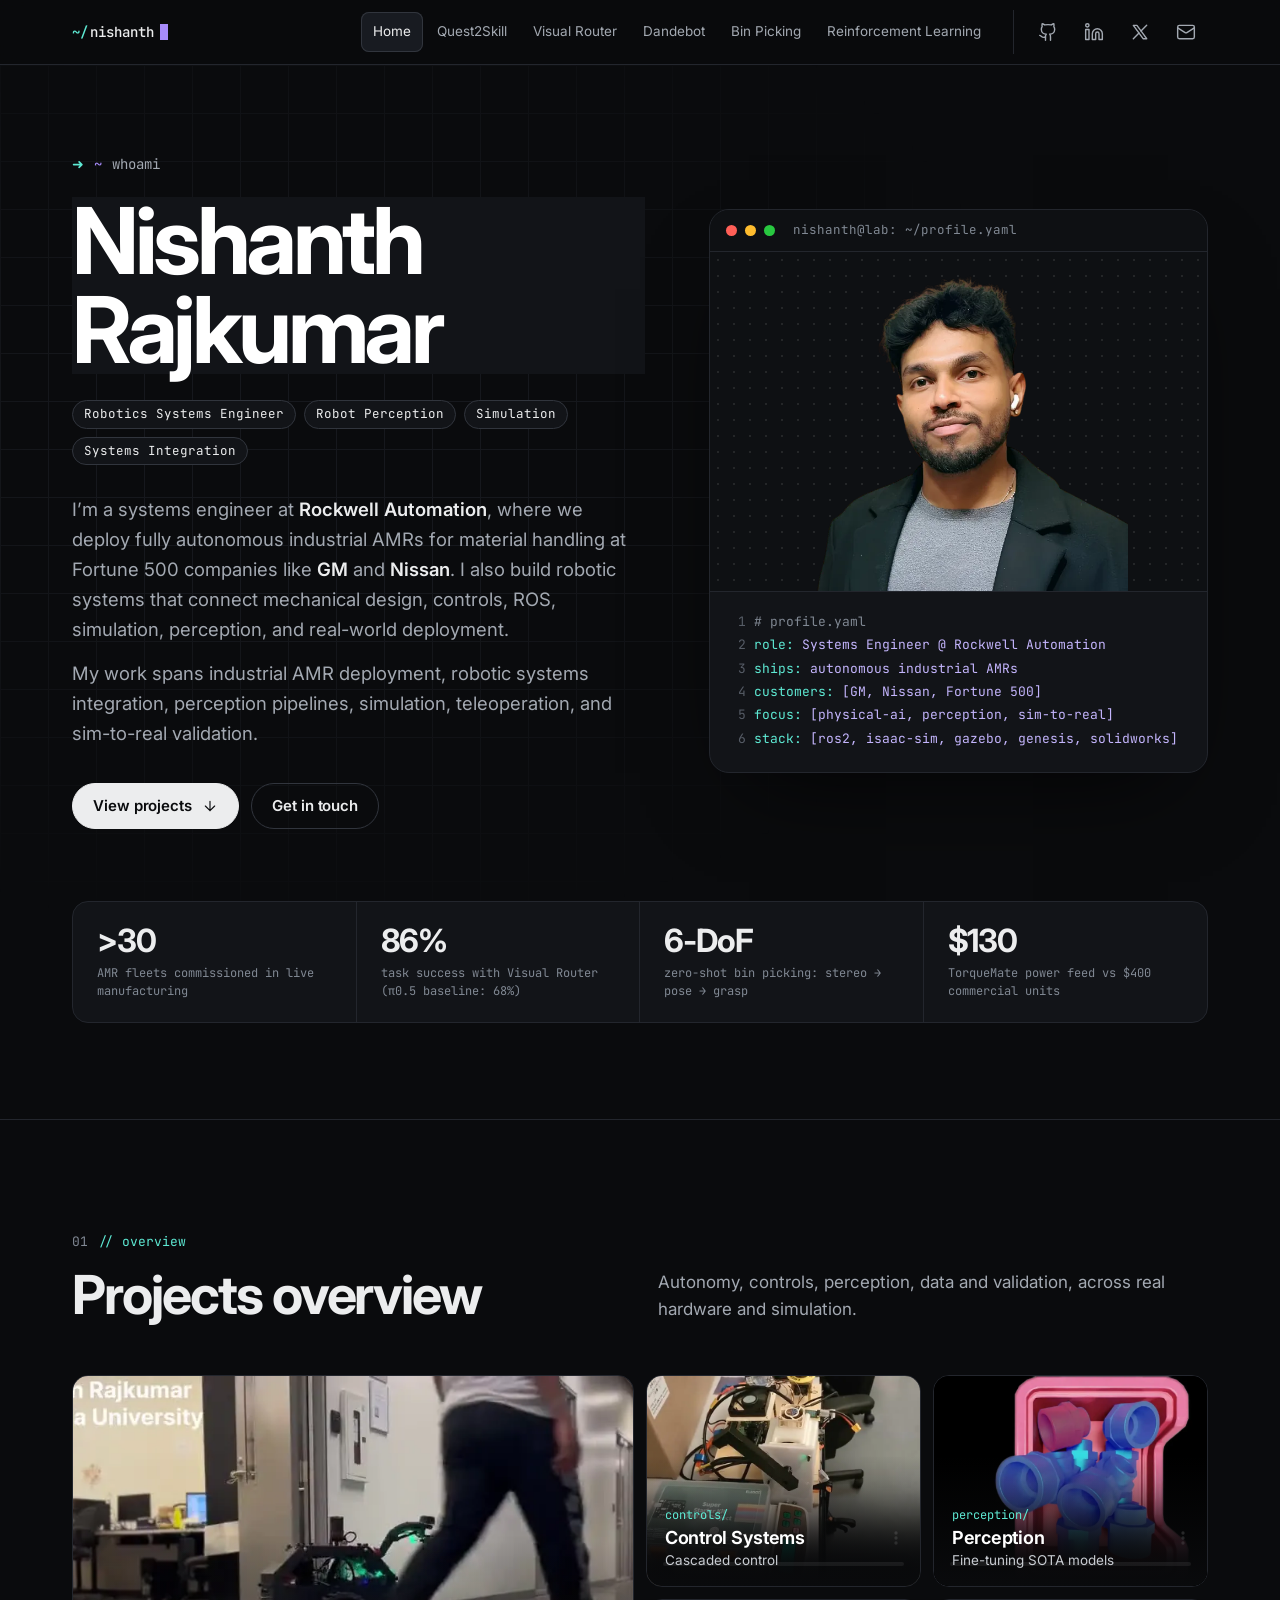
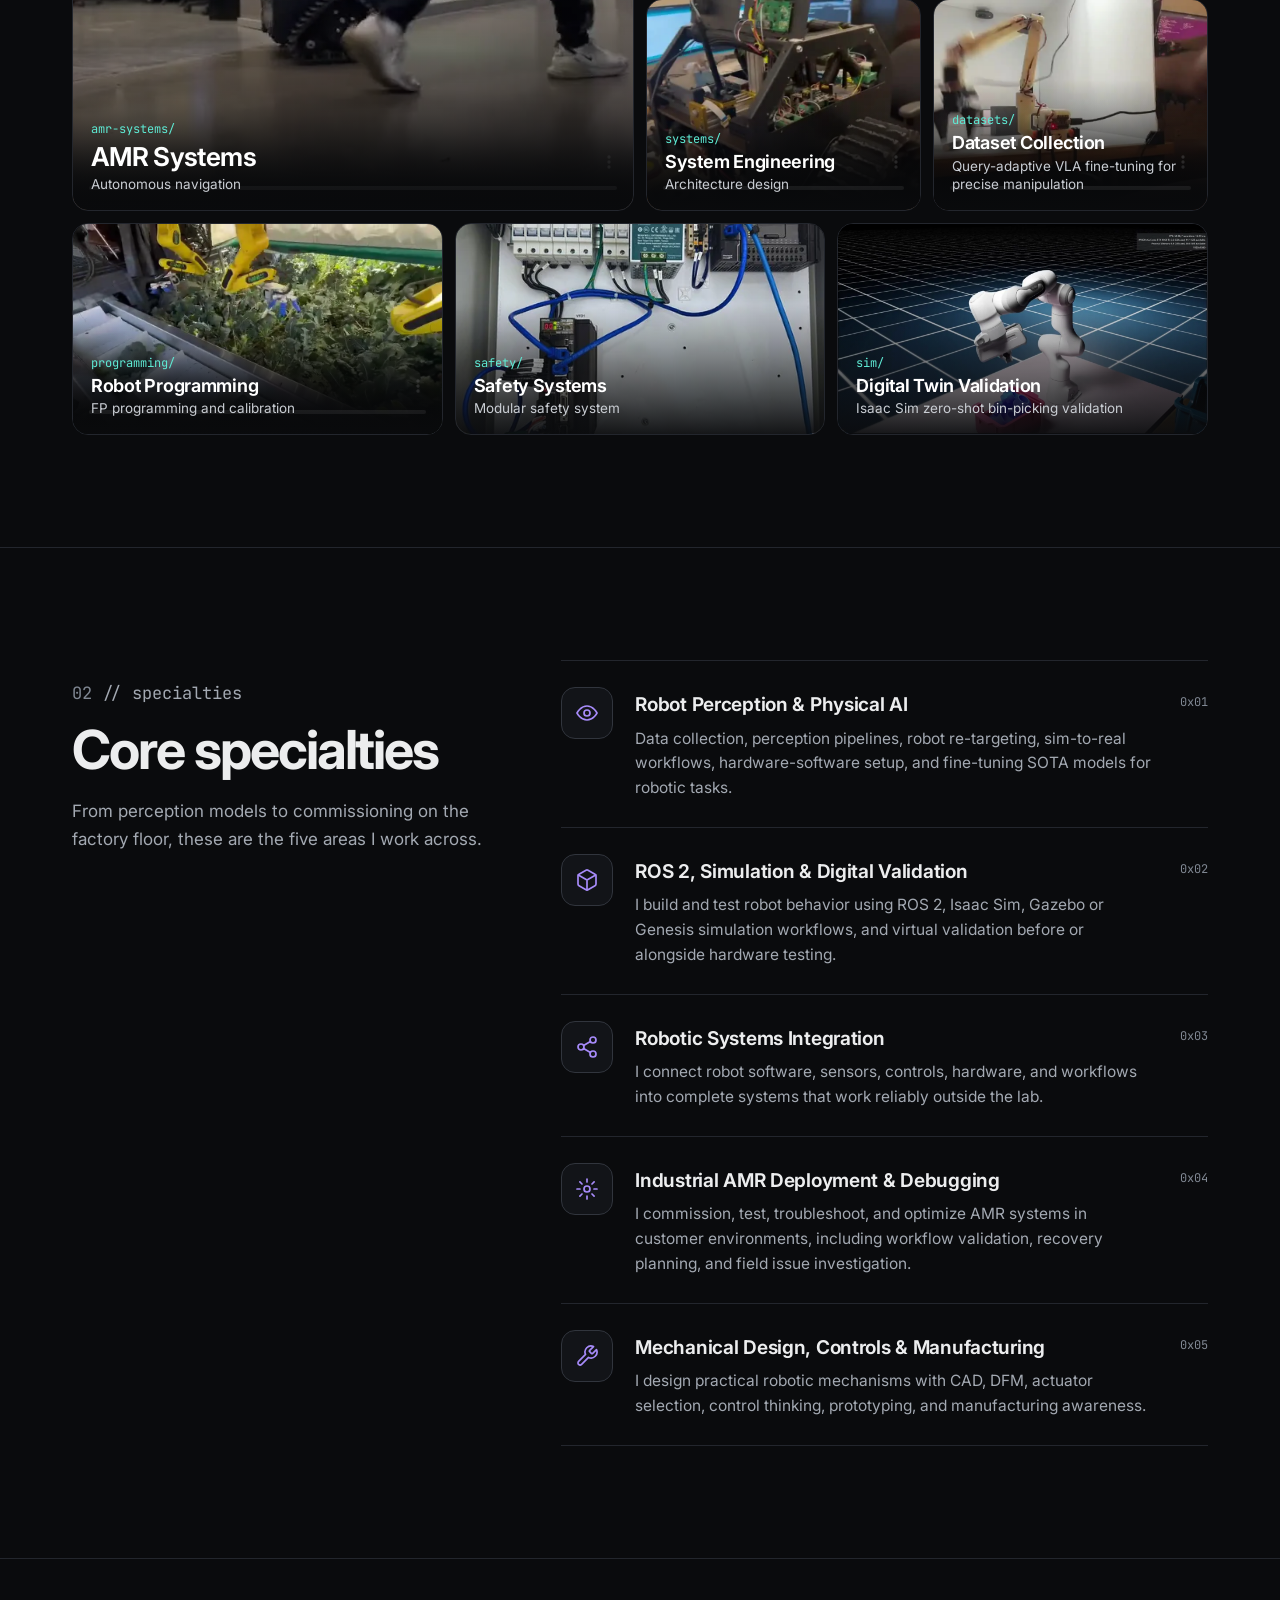
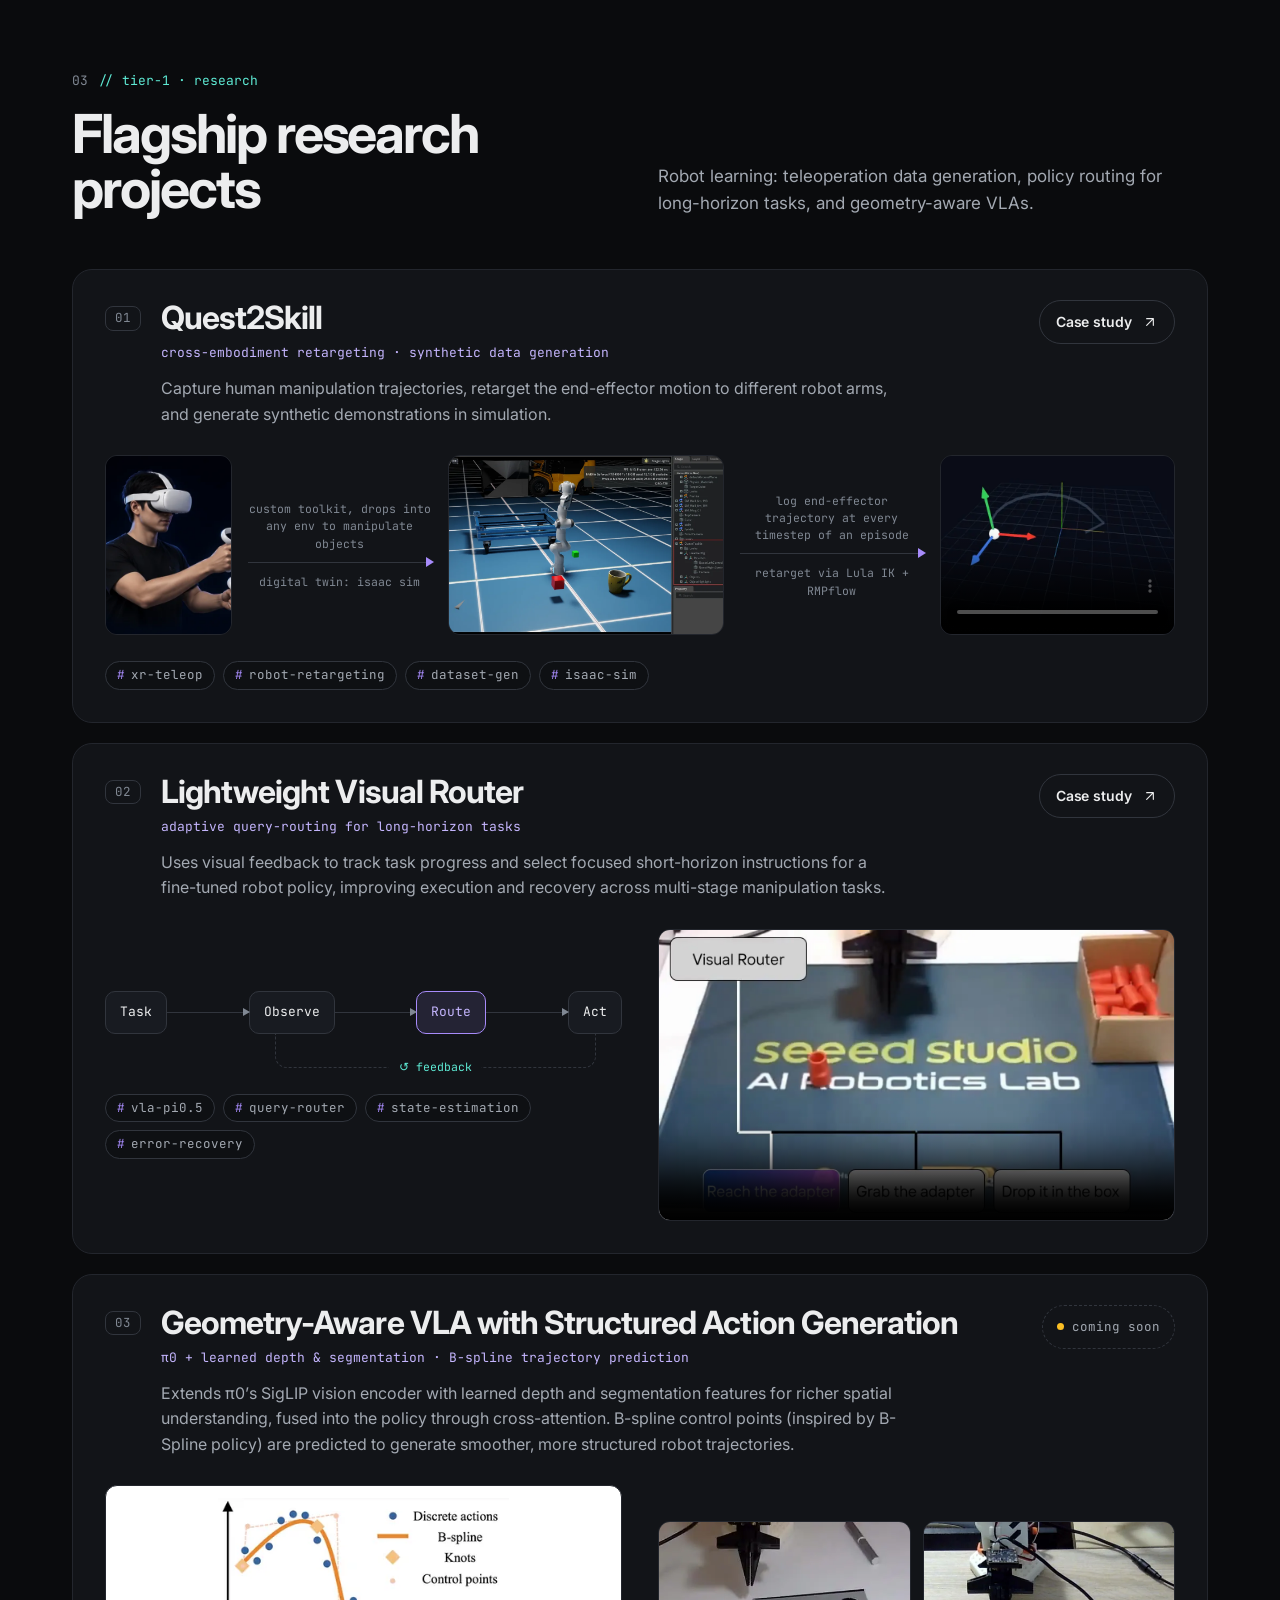
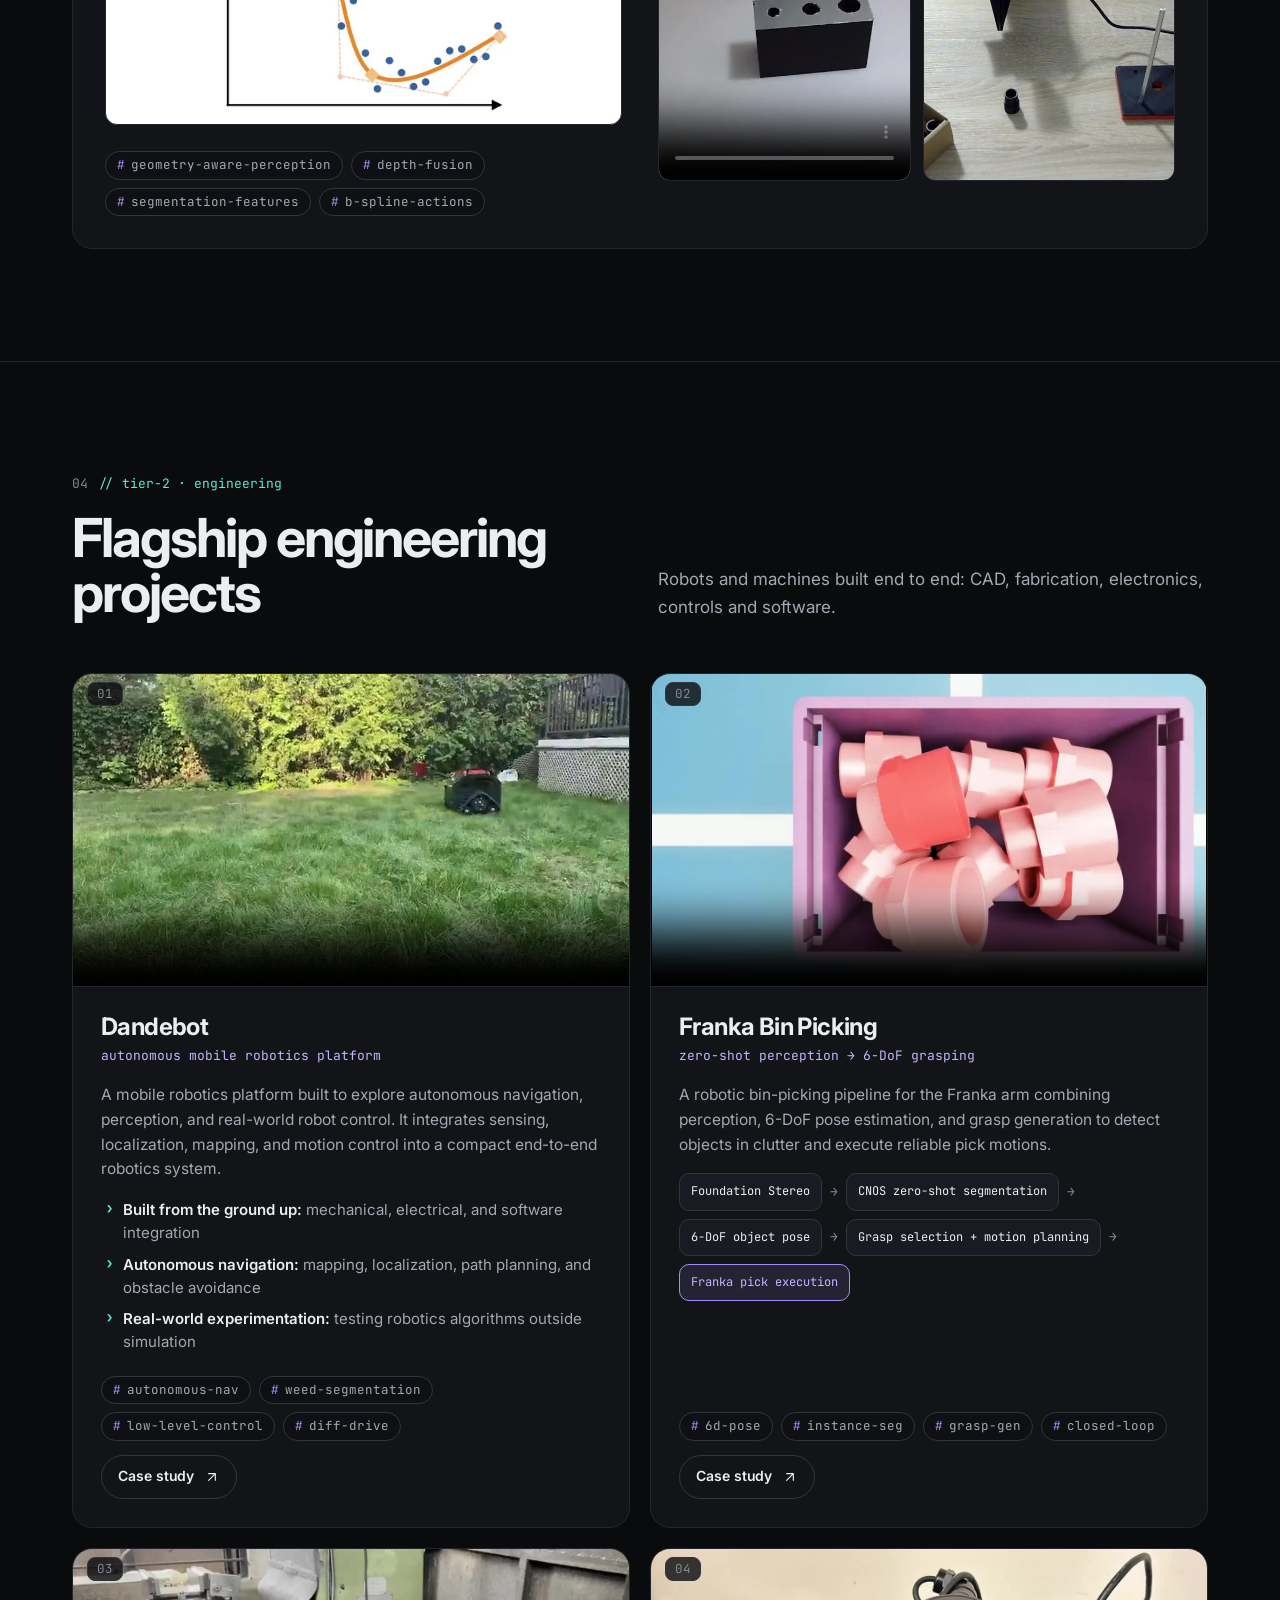
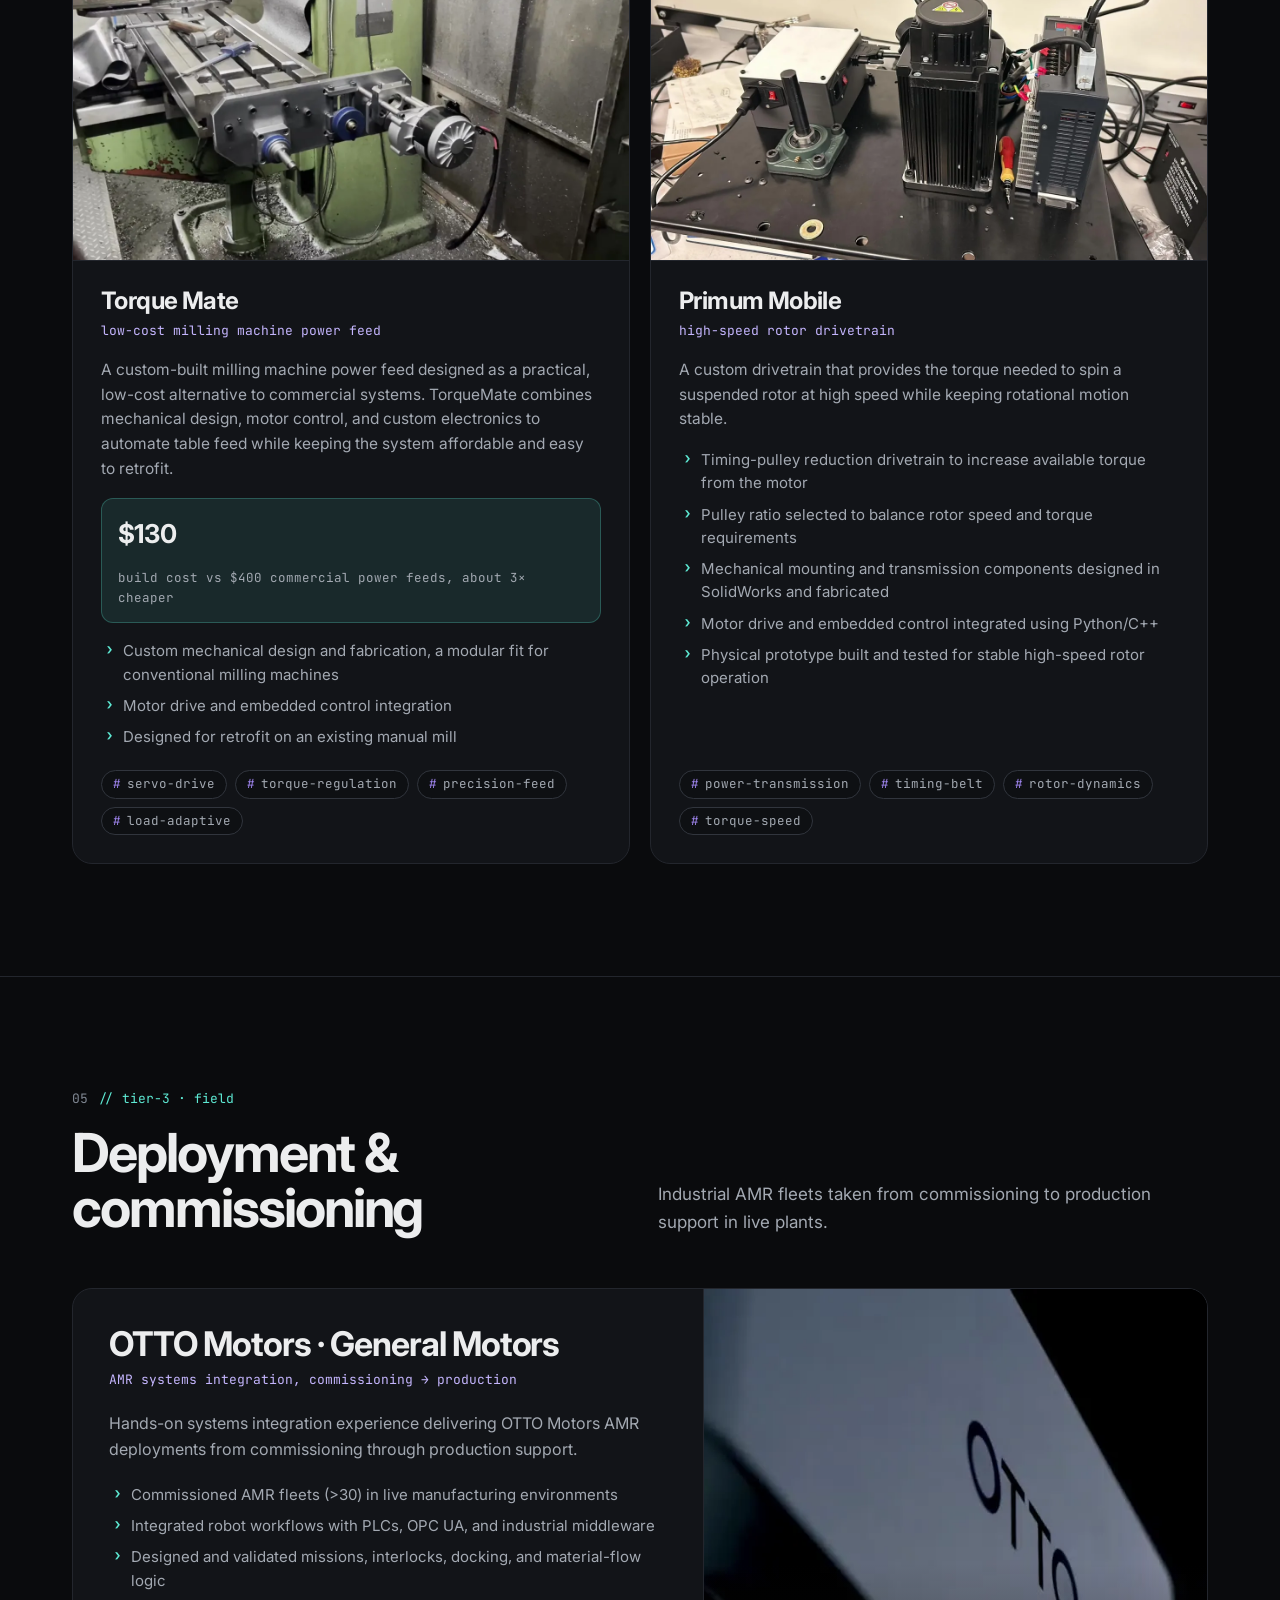
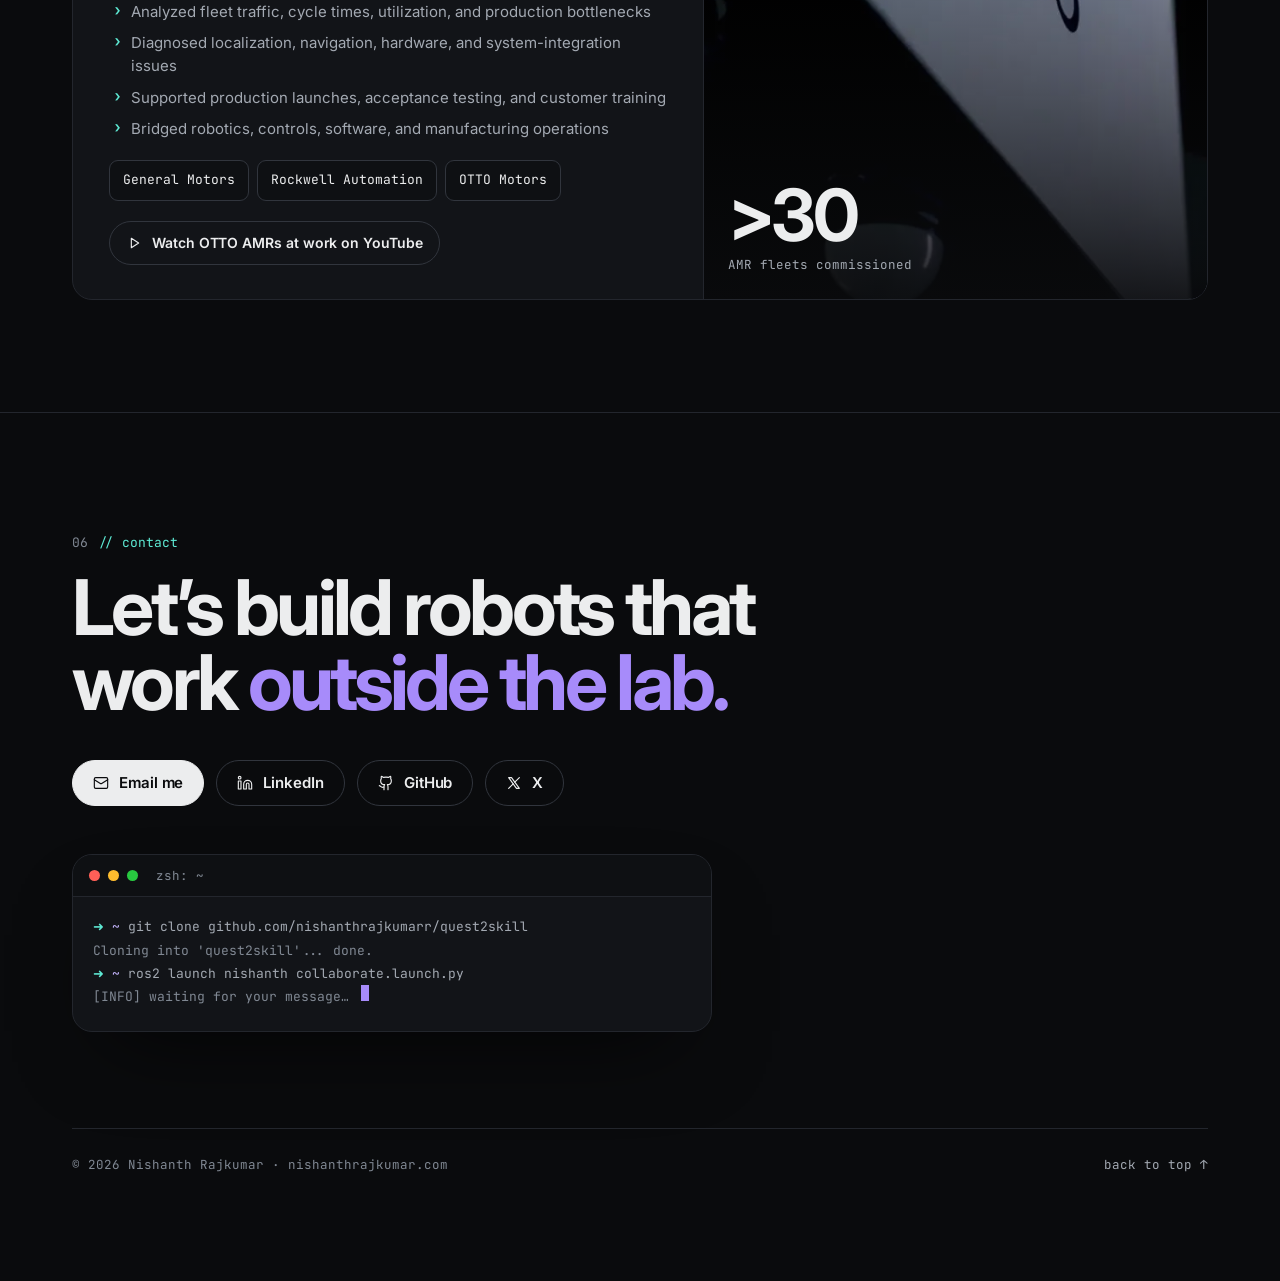
==== index.html @ 5ee8c122 "Portfolio with real project media for nishanthrajkumar.com/new Replaces PDF-extracted images with or" ====
<!doctype html>
<html lang="en"><head>
<meta charset="utf-8">
<meta name="viewport" content="width=device-width, initial-scale=1, viewport-fit=cover">
<!-- review copy: remove this robots tag when the site goes live on nishanthrajkumar.com/new -->
<meta name="robots" content="noindex">
<title>Nishanth Rajkumar — Robotics Systems Engineer</title>
<meta name="description" content="Nishanth Rajkumar, Robotics Systems Engineer at Rockwell Automation. Robot perception, simulation, systems integration and industrial AMR deployment.">
<link rel="canonical" href="https://nishanthrajkumar.com/new/">
<meta name="theme-color" content="#0A0B0D">
<meta name="color-scheme" content="dark">
<meta property="og:type" content="website">
<meta property="og:site_name" content="Nishanth Rajkumar">
<meta property="og:title" content="Nishanth Rajkumar — Robotics Systems Engineer">
<meta property="og:description" content="Nishanth Rajkumar, Robotics Systems Engineer at Rockwell Automation. Robot perception, simulation, systems integration and industrial AMR deployment.">
<meta property="og:url" content="https://nishanthrajkumar.com/new/">
<meta property="og:image" content="https://nishanthrajkumar.com/new/img/og-card.jpg">
<meta property="og:image:width" content="1200">
<meta property="og:image:height" content="630">
<meta name="twitter:card" content="summary_large_image">
<link rel="icon" href="favicon.svg" type="image/svg+xml">
<link rel="apple-touch-icon" href="apple-touch-icon.png">
<link rel="preconnect" href="https://fonts.googleapis.com">
<link rel="preconnect" href="https://fonts.gstatic.com" crossorigin="">
<link rel="stylesheet" href="https://fonts.googleapis.com/css2?family=Inter:wght@400;500;600;700&amp;family=JetBrains+Mono:wght@400;500&amp;display=swap">
<style>
body{margin:0;background:#0A0B0D}
a{color:#ECEDEE}a:hover{color:#A78BFA}
</style>
<link rel="stylesheet" href="site.css">
<script type="application/ld+json">{"@context": "https://schema.org", "@type": "Person", "name": "Nishanth Rajkumar", "url": "https://nishanthrajkumar.com/new/", "jobTitle": "Robotics Systems Engineer", "worksFor": {"@type": "Organization", "name": "Rockwell Automation"}, "sameAs": ["https://github.com/nishanthrajkumarr"]}</script>
<script src="site.js" defer></script>
</head>
<body>
<div class="site">

<header class="nav">
<div class="wrap nav-in">
<a class="brand" href="index.html" aria-label="Nishanth Rajkumar, home"><span class="tilde">~/</span>nishanth<span class="cursor" aria-hidden="true"></span></a>
<nav class="nav-links" aria-label="Primary">
<a href="index.html" aria-current="page">Home</a>
<a href="quest2skill.html">Quest2Skill</a>
<a href="visual-router.html">Visual Router</a>
<a href="dandebot.html">Dandebot</a>
<a href="bin-picking.html">Bin Picking</a>
<a href="reinforcement-learning.html">Reinforcement Learning</a>
</nav>
<div class="nav-social">
<a class="icon-btn" href="https://github.com/nishanthrajkumarr" aria-label="GitHub"><svg class="i" viewBox="0 0 24 24" aria-hidden="true"><path d="M15 22v-4a4.8 4.8 0 0 0-1-3.5c3 0 6-2 6-5.5.08-1.25-.27-2.48-1-3.5.28-1.15.28-2.35 0-3.5 0 0-1 0-3 1.5-2.64-.5-5.36-.5-8 0C6 2 5 2 5 2c-.3 1.150-.3 2.35 0 3.5A5.403 5.403 0 0 0 4 9c0 3.5 3 5.5 6 5.5-.39.49-.68 1.05-.85 1.65-.17.6-.22 1.23-.15 1.85v4"></path><path d="M9 18c-4.51 2-5-2-7-2"></path></svg></a>
<a class="icon-btn" href="https://www.linkedin.com/in/nishanthrajkumar15/" aria-label="LinkedIn"><svg class="i" viewBox="0 0 24 24" aria-hidden="true"><path d="M16 8a6 6 0 0 1 6 6v7h-4v-7a2 2 0 0 0-4 0v7h-4v-7a6 6 0 0 1 6-6z"></path><rect x="2" y="9" width="4" height="12"></rect><circle cx="4" cy="4" r="2"></circle></svg></a>
<a class="icon-btn" href="https://x.com/nishanthrajkum" aria-label="X"><svg class="i" viewBox="0 0 24 24" aria-hidden="true"><path d="M4 4l11.7 16H20L8.3 4H4z"></path><path d="M4 20l6.8-6.8M20 4l-6.8 6.8"></path></svg></a>
<a class="icon-btn" href="mailto:nishanthrajkumar1@gmail.com" aria-label="Email"><svg class="i" viewBox="0 0 24 24" aria-hidden="true"><rect x="2" y="4" width="20" height="16" rx="2"></rect><path d="m22 7-8.97 5.7a1.94 1.94 0 0 1-2.06 0L2 7"></path></svg></a>
</div>
</div>
</header>

<main>
<section class="hero" id="top">
<div class="wrap hero-grid">
<div>
<p class="prompt"><span class="ps">➜</span><span class="path">~</span><span>whoami</span></p>
<h1 style="color:#FFFFFF;background:var(--surface)">Nishanth<br>Rajkumar</h1>
<ul class="roles">
<li class="role">Robotics Systems Engineer</li>
<li class="role">Robot Perception</li>
<li class="role">Simulation</li>
<li class="role">Systems Integration</li>
</ul>
<p class="lede">I’m a systems engineer at <strong>Rockwell Automation</strong>, where we deploy fully autonomous industrial AMRs for material handling at Fortune 500 companies like <strong>GM</strong> and <strong>Nissan</strong>. I also build robotic systems that connect mechanical design, controls, ROS, simulation, perception, and real-world deployment.</p>
<p class="lede">My work spans industrial AMR deployment, robotic systems integration, perception pipelines, simulation, teleoperation, and sim-to-real validation.</p>
<div class="cta">
<a class="btn btn-primary" href="#projects">View projects <svg class="i i-sm" viewBox="0 0 24 24" aria-hidden="true"><path d="M12 5v14M19 12l-7 7-7-7"></path></svg></a>
<a class="btn" href="#contact">Get in touch</a>
</div>
</div>

<div class="window">
<div class="window-bar"><span class="dot r"></span><span class="dot y"></span><span class="dot g"></span><span class="window-title">nishanth@lab: ~/profile.yaml</span></div>
<div class="portrait"><img src="img/home-portrait.webp" alt="Portrait of Nishanth Rajkumar" width="615" height="615"></div>
<div class="code" aria-label="Profile summary">
<div class="line"><span class="ln">1</span><span class="c"># profile.yaml</span></div>
<div class="line"><span class="ln">2</span><span class="k">role:</span><span class="s">Systems Engineer @ Rockwell Automation</span></div>
<div class="line"><span class="ln">3</span><span class="k">ships:</span><span class="s">autonomous industrial AMRs</span></div>
<div class="line"><span class="ln">4</span><span class="k">customers:</span><span class="s">[GM, Nissan, Fortune 500]</span></div>
<div class="line"><span class="ln">5</span><span class="k">focus:</span><span class="s">[physical-ai, perception, sim-to-real]</span></div>
<div class="line"><span class="ln">6</span><span class="k">stack:</span><span class="s">[ros2, isaac-sim, gazebo, genesis, solidworks]</span></div>
</div>
</div>
</div>

<div class="wrap">
<dl class="stats">
<div class="stat"><dt>AMR fleets commissioned in live manufacturing</dt><dd>&gt;30</dd></div>
<div class="stat"><dt>task success with Visual Router (π0.5 baseline: 68%)</dt><dd>86%</dd></div>
<div class="stat"><dt>zero-shot bin picking: stereo → pose → grasp</dt><dd>6-DoF</dd></div>
<div class="stat"><dt>TorqueMate power feed vs $400 commercial units</dt><dd>$130</dd></div>
</dl>
</div>
</section>

<section class="section" id="overview">
<div class="wrap">
<div class="sec-head">
<div>
<p class="eyebrow"><span class="idx">01</span><span>// overview</span></p>
<h2 class="title">Projects overview</h2>
</div>
<p>Autonomy, controls, perception, data and validation, across real hardware and simulation.</p>
</div>
<div class="bento">
<figure class="tile span-6 row-2"><video data-loop muted loop playsinline preload="none" poster="media/loop-p2p.webp" width="960" height="540" aria-label="Dandebot driving to extraction targets along a corridor"><source src="media/loop-p2p.mp4" type="video/mp4"></video><figcaption><span class="path">amr-systems/</span><span class="name">AMR Systems</span><span class="desc">Autonomous navigation</span></figcaption></figure>
<figure class="tile"><video data-loop muted loop playsinline preload="none" poster="media/loop-torque.webp" width="960" height="540" aria-label="Torque test bench: a motor arm pressing on a scale while readings are logged"><source src="media/loop-torque.mp4" type="video/mp4"></video><figcaption><span class="path">controls/</span><span class="name">Control Systems</span><span class="desc">Cascaded control</span></figcaption></figure>
<figure class="tile"><video data-loop muted loop playsinline preload="none" poster="media/loop-perception.webp" width="1280" height="720" aria-label="Couplers in a bin segmented, posed and grasped in the point cloud"><source src="media/loop-perception.mp4" type="video/mp4"></video><figcaption><span class="path">perception/</span><span class="name">Perception</span><span class="desc">Fine-tuning SOTA models</span></figcaption></figure>
<figure class="tile"><video data-loop muted loop playsinline preload="none" poster="media/loop-internals.webp" width="848" height="480" aria-label="Walkaround of Dandebot wiring, controllers and linear actuator"><source src="media/loop-internals.mp4" type="video/mp4"></video><figcaption><span class="path">systems/</span><span class="name">System Engineering</span><span class="desc">Architecture design</span></figcaption></figure>
<figure class="tile"><video data-loop muted loop playsinline preload="none" poster="media/loop-datacollect.webp" width="1024" height="576" aria-label="Recording demonstrations with a 3D-printed robot arm"><source src="media/loop-datacollect.mp4" type="video/mp4"></video><figcaption><span class="path">datasets/</span><span class="name">Dataset Collection</span><span class="desc">Query-adaptive VLA fine-tuning for precise manipulation</span></figcaption></figure>
<figure class="tile span-4"><video data-loop muted loop playsinline preload="none" poster="media/loop-harvest.webp" width="960" height="540" aria-label="Robot arms harvesting broccoli onto a conveyor"><source src="media/loop-harvest.mp4" type="video/mp4"></video><figcaption><span class="path">programming/</span><span class="name">Robot Programming</span><span class="desc">FP programming and calibration</span></figcaption></figure>
<figure class="tile span-4"><img src="img/tile-safety-systems.webp" alt="Modular electrical safety panel" width="461" height="615" loading="lazy"><figcaption><span class="path">safety/</span><span class="name">Safety Systems</span><span class="desc">Modular safety system</span></figcaption></figure>
<figure class="tile span-4"><img src="img/tile-digital-twin.webp" alt="Franka arm in Isaac Sim picking from a bin" width="1280" height="720" loading="lazy"><figcaption><span class="path">sim/</span><span class="name">Digital Twin Validation</span><span class="desc">Isaac Sim zero-shot bin-picking validation</span></figcaption></figure>
</div>
</div>
</section>

<section class="section" id="specialties">
<div class="wrap spec">
<div class="spec-intro">
<p class="eyebrow"><span class="idx">02</span><span>// specialties</span></p>
<h2 class="title">Core specialties</h2>
<p>From perception models to commissioning on the factory floor, these are the five areas I work across.</p>
</div>
<ul class="spec-list">
<li class="spec-item">
<span class="icon-box"><svg class="i i-lg" viewBox="0 0 24 24" aria-hidden="true"><path d="M2 12s3.5-7 10-7 10 7 10 7-3.5 7-10 7S2 12 2 12z"></path><circle cx="12" cy="12" r="3"></circle></svg></span>
<div><h3>Robot Perception &amp; Physical AI</h3><p>Data collection, perception pipelines, robot re-targeting, sim-to-real workflows, hardware-software setup, and fine-tuning SOTA models for robotic tasks.</p></div>
<span class="hex">0x01</span>
</li>
<li class="spec-item">
<span class="icon-box"><svg class="i i-lg" viewBox="0 0 24 24" aria-hidden="true"><path d="M21 16V8a2 2 0 0 0-1-1.73l-7-4a2 2 0 0 0-2 0l-7 4A2 2 0 0 0 3 8v8a2 2 0 0 0 1 1.73l7 4a2 2 0 0 0 2 0l7-4A2 2 0 0 0 21 16z"></path><path d="M3.3 7 12 12l8.7-5M12 22V12"></path></svg></span>
<div><h3>ROS 2, Simulation &amp; Digital Validation</h3><p>I build and test robot behavior using ROS 2, Isaac Sim, Gazebo or Genesis simulation workflows, and virtual validation before or alongside hardware testing.</p></div>
<span class="hex">0x02</span>
</li>
<li class="spec-item">
<span class="icon-box"><svg class="i i-lg" viewBox="0 0 24 24" aria-hidden="true"><circle cx="18" cy="5" r="3"></circle><circle cx="6" cy="12" r="3"></circle><circle cx="18" cy="19" r="3"></circle><path d="m8.6 13.5 6.8 4M15.4 6.5l-6.8 4"></path></svg></span>
<div><h3>Robotic Systems Integration</h3><p>I connect robot software, sensors, controls, hardware, and workflows into complete systems that work reliably outside the lab.</p></div>
<span class="hex">0x03</span>
</li>
<li class="spec-item">
<span class="icon-box"><svg class="i i-lg" viewBox="0 0 24 24" aria-hidden="true"><circle cx="12" cy="12" r="3"></circle><path d="M12 2v3M12 19v3M4.9 4.9 7 7M17 17l2.1 2.1M2 12h3M19 12h3M4.9 19.1 7 17M17 7l2.1-2.1"></path></svg></span>
<div><h3>Industrial AMR Deployment &amp; Debugging</h3><p>I commission, test, troubleshoot, and optimize AMR systems in customer environments, including workflow validation, recovery planning, and field issue investigation.</p></div>
<span class="hex">0x04</span>
</li>
<li class="spec-item">
<span class="icon-box"><svg class="i i-lg" viewBox="0 0 24 24" aria-hidden="true"><path d="M14.7 6.3a1 1 0 0 0 0 1.4l1.6 1.6a1 1 0 0 0 1.4 0l3.77-3.77a6 6 0 0 1-7.94 7.94l-6.91 6.91a2.12 2.12 0 0 1-3-3l6.91-6.91a6 6 0 0 1 7.94-7.94l-3.76 3.76z"></path></svg></span>
<div><h3>Mechanical Design, Controls &amp; Manufacturing</h3><p>I design practical robotic mechanisms with CAD, DFM, actuator selection, control thinking, prototyping, and manufacturing awareness.</p></div>
<span class="hex">0x05</span>
</li>
</ul>
</div>
</section>

<section class="section" id="projects">
<div class="wrap">
<div class="sec-head">
<div>
<p class="eyebrow"><span class="idx">03</span><span>// tier-1 · research</span></p>
<h2 class="title">Flagship research projects</h2>
</div>
<p>Robot learning: teleoperation data generation, policy routing for long-horizon tasks, and geometry-aware VLAs.</p>
</div>

<article class="proj">
<div class="proj-head">
<span class="num">01</span>
<div class="proj-title">
<h3>Quest2Skill</h3>
<p class="proj-sub">cross-embodiment retargeting · synthetic data generation</p>
<p class="proj-desc">Capture human manipulation trajectories, retarget the end-effector motion to different robot arms, and generate synthetic demonstrations in simulation.</p>
</div>
<a class="btn btn-sm proj-act" href="quest2skill.html">Case study <svg class="i i-sm" viewBox="0 0 24 24" aria-hidden="true"><path d="M7 17 17 7M7 7h10v10"></path></svg></a>
</div>
<div class="proj-body">
<div class="pipeline">
<div class="shot"><img src="img/q2s-vr-teleop-hd.webp" alt="Operator wearing a Meta Quest headset holding both controllers" width="480" height="442" loading="lazy"></div>
<div class="arrow"><span>custom toolkit, drops into any env to manipulate objects</span><div class="line"></div><span>digital twin: isaac sim</span></div>
<div class="shot"><img src="img/q2s-isaac-scene-hd.webp" alt="Isaac Sim scene with a Franka arm, a red cube and a mug" width="1587" height="637" loading="lazy"></div>
<div class="arrow"><span>log end-effector trajectory at every timestep of an episode</span><div class="line"></div><span>retarget via Lula IK + RMPflow</span></div>
<div class="shot"><video data-loop muted loop playsinline preload="none" poster="media/loop-trajectory.webp" width="720" height="480" aria-label="Recorded human end-effector trajectory drawn in 3D"><source src="media/loop-trajectory.mp4" type="video/mp4"></video></div>
</div>
<ul class="tags">
<li class="tag">xr-teleop</li><li class="tag">robot-retargeting</li><li class="tag">dataset-gen</li><li class="tag">isaac-sim</li>
</ul>
</div>
</article>

<article class="proj">
<div class="proj-head">
<span class="num">02</span>
<div class="proj-title">
<h3>Lightweight Visual Router</h3>
<p class="proj-sub">adaptive query-routing for long-horizon tasks</p>
<p class="proj-desc">Uses visual feedback to track task progress and select focused short-horizon instructions for a fine-tuned robot policy, improving execution and recovery across multi-stage manipulation tasks.</p>
</div>
<a class="btn btn-sm proj-act" href="visual-router.html">Case study <svg class="i i-sm" viewBox="0 0 24 24" aria-hidden="true"><path d="M7 17 17 7M7 7h10v10"></path></svg></a>
</div>
<div class="proj-body proj-split">
<div>
<div class="flow" aria-label="Task, observe, route, act, with a feedback loop from act back to observe">
<span class="node">Task</span><span class="edge"></span><span class="node">Observe</span><span class="edge"></span><span class="node hl">Route</span><span class="edge"></span><span class="node">Act</span>
<span class="loop"><span>↺ feedback</span></span>
</div>
<ul class="tags">
<li class="tag">vla-pi0.5</li><li class="tag">query-router</li><li class="tag">state-estimation</li><li class="tag">error-recovery</li>
</ul>
</div>
<div class="shot"><video data-loop muted loop playsinline preload="none" poster="media/loop-router.webp" width="1280" height="720" aria-label="Visual router switching between reach, grab and drop as the arm works"><source src="media/loop-router.mp4" type="video/mp4"></video></div>
</div>
</article>

<article class="proj">
<div class="proj-head">
<span class="num">03</span>
<div class="proj-title">
<h3>Geometry-Aware VLA with Structured Action Generation</h3>
<p class="proj-sub">π0 + learned depth &amp; segmentation · B-spline trajectory prediction</p>
<p class="proj-desc">Extends π0’s SigLIP vision encoder with learned depth and segmentation features for richer spatial understanding, fused into the policy through cross-attention. B-spline control points (inspired by B-Spline policy) are predicted to generate smoother, more structured robot trajectories.</p>
</div>
<span class="status proj-act">coming soon</span>
</div>
<div class="proj-body proj-split">
<div>
<div class="shot light contain" style="height: 240px; padding: 12px"><img src="img/vla-bspline.webp" alt="Plot comparing discrete actions with a fitted B-spline, its knots and control points" width="360" height="264" loading="lazy"></div>
<ul class="tags">
<li class="tag">geometry-aware-perception</li><li class="tag">depth-fusion</li><li class="tag">segmentation-features</li><li class="tag">b-spline-actions</li>
</ul>
</div>
<div class="g-2" style="gap: 12px"><div class="shot" style="height: 260px"><video data-loop muted loop playsinline preload="none" poster="media/loop-vla-rollout.webp" width="640" height="480" aria-label="Policy rollout: the gripper inserts a peg into a block with three holes"><source src="media/loop-vla-rollout.mp4" type="video/mp4"></video></div><div class="shot" style="height: 260px"><img src="img/vla-setup.webp" alt="Peg-insertion setup with the gripper above a peg on its stand" width="640" height="480" loading="lazy"></div></div>
</div>
</article>
</div>
</section>

<section class="section" id="engineering">
<div class="wrap">
<div class="sec-head">
<div>
<p class="eyebrow"><span class="idx">04</span><span>// tier-2 · engineering</span></p>
<h2 class="title">Flagship engineering projects</h2>
</div>
<p>Robots and machines built end to end: CAD, fabrication, electronics, controls and software.</p>
</div>
<div class="grid-2">

<article class="card">
<div class="card-media"><video data-loop muted loop playsinline preload="none" poster="media/loop-coverage-outdoor.webp" width="848" height="480" aria-label="Dandebot covering a backyard lawn"><source src="media/loop-coverage-outdoor.mp4" type="video/mp4"></video><span class="num">01</span></div>
<div class="card-body">
<div><h3>Dandebot</h3><p class="proj-sub">autonomous mobile robotics platform</p></div>
<p>A mobile robotics platform built to explore autonomous navigation, perception, and real-world robot control. It integrates sensing, localization, mapping, and motion control into a compact end-to-end robotics system.</p>
<ul class="bullets">
<li><strong>Built from the ground up:</strong> mechanical, electrical, and software integration</li>
<li><strong>Autonomous navigation:</strong> mapping, localization, path planning, and obstacle avoidance</li>
<li><strong>Real-world experimentation:</strong> testing robotics algorithms outside simulation</li>
</ul>
<div class="card-foot">
<ul class="tags"><li class="tag">autonomous-nav</li><li class="tag">weed-segmentation</li><li class="tag">low-level-control</li><li class="tag">diff-drive</li></ul>
<a class="btn btn-sm" href="dandebot.html">Case study <svg class="i i-sm" viewBox="0 0 24 24" aria-hidden="true"><path d="M7 17 17 7M7 7h10v10"></path></svg></a>
</div>
</div>
</article>

<article class="card">
<div class="card-media contain"><video data-loop muted loop playsinline preload="none" poster="media/loop-binpick.webp" width="1280" height="720" aria-label="Simulated bin of couplers with the next pick highlighted"><source src="media/loop-binpick.mp4" type="video/mp4"></video><span class="num">02</span></div>
<div class="card-body">
<div><h3>Franka Bin Picking</h3><p class="proj-sub">zero-shot perception → 6-DoF grasping</p></div>
<p>A robotic bin-picking pipeline for the Franka arm combining perception, 6-DoF pose estimation, and grasp generation to detect objects in clutter and execute reliable pick motions.</p>
<div class="chain" aria-label="Pipeline">
<span class="node">Foundation Stereo</span><span class="sep">→</span><span class="node">CNOS zero-shot segmentation</span><span class="sep">→</span><span class="node">6-DoF object pose</span><span class="sep">→</span><span class="node">Grasp selection + motion planning</span><span class="sep">→</span><span class="node hl">Franka pick execution</span>
</div>
<div class="card-foot">
<ul class="tags"><li class="tag">6d-pose</li><li class="tag">instance-seg</li><li class="tag">grasp-gen</li><li class="tag">closed-loop</li></ul>
<a class="btn btn-sm" href="bin-picking.html">Case study <svg class="i i-sm" viewBox="0 0 24 24" aria-hidden="true"><path d="M7 17 17 7M7 7h10v10"></path></svg></a>
</div>
</div>
</article>

<article class="card">
<div class="card-media"><img src="img/torque-mate.webp" alt="TorqueMate power feed mounted on a manual milling machine" width="1280" height="720" loading="lazy"><span class="num">03</span></div>
<div class="card-body">
<div><h3>Torque Mate</h3><p class="proj-sub">low-cost milling machine power feed</p></div>
<p>A custom-built milling machine power feed designed as a practical, low-cost alternative to commercial systems. TorqueMate combines mechanical design, motor control, and custom electronics to automate table feed while keeping the system affordable and easy to retrofit.</p>
<div class="callout"><b>$130</b><span>build cost vs $400 commercial power feeds, about 3× cheaper</span></div>
<ul class="bullets">
<li>Custom mechanical design and fabrication, a modular fit for conventional milling machines</li>
<li>Motor drive and embedded control integration</li>
<li>Designed for retrofit on an existing manual mill</li>
</ul>
<div class="card-foot">
<ul class="tags"><li class="tag">servo-drive</li><li class="tag">torque-regulation</li><li class="tag">precision-feed</li><li class="tag">load-adaptive</li></ul>
</div>
</div>
</article>

<article class="card">
<div class="card-media"><img src="img/primum-mobile.webp" alt="Primum Mobile drivetrain test rig with motor and driver" width="1280" height="720" loading="lazy"><span class="num">04</span></div>
<div class="card-body">
<div><h3>Primum Mobile</h3><p class="proj-sub">high-speed rotor drivetrain</p></div>
<p>A custom drivetrain that provides the torque needed to spin a suspended rotor at high speed while keeping rotational motion stable.</p>
<ul class="bullets">
<li>Timing-pulley reduction drivetrain to increase available torque from the motor</li>
<li>Pulley ratio selected to balance rotor speed and torque requirements</li>
<li>Mechanical mounting and transmission components designed in SolidWorks and fabricated</li>
<li>Motor drive and embedded control integrated using Python/C++</li>
<li>Physical prototype built and tested for stable high-speed rotor operation</li>
</ul>
<div class="card-foot">
<ul class="tags"><li class="tag">power-transmission</li><li class="tag">timing-belt</li><li class="tag">rotor-dynamics</li><li class="tag">torque-speed</li></ul>
</div>
</div>
</article>

</div>
</div>
</section>

<section class="section" id="deployment">
<div class="wrap">
<div class="sec-head">
<div>
<p class="eyebrow"><span class="idx">05</span><span>// tier-3 · field</span></p>
<h2 class="title">Deployment &amp; commissioning</h2>
</div>
<p>Industrial AMR fleets taken from commissioning to production support in live plants.</p>
</div>
<article class="deploy">
<div class="deploy-body">
<div><h3>OTTO Motors · General Motors</h3><p class="proj-sub">AMR systems integration, commissioning → production</p></div>
<p class="lede" style="font-size: 16px">Hands-on systems integration experience delivering OTTO Motors AMR deployments from commissioning through production support.</p>
<ul class="bullets">
<li>Commissioned AMR fleets (&gt;30) in live manufacturing environments</li>
<li>Integrated robot workflows with PLCs, OPC UA, and industrial middleware</li>
<li>Designed and validated missions, interlocks, docking, and material-flow logic</li>
<li>Analyzed fleet traffic, cycle times, utilization, and production bottlenecks</li>
<li>Diagnosed localization, navigation, hardware, and system-integration issues</li>
<li>Supported production launches, acceptance testing, and customer training</li>
<li>Bridged robotics, controls, software, and manufacturing operations</li>
</ul>
<div class="partners" aria-label="Organizations">
<span class="partner">General Motors</span><span class="partner">Rockwell Automation</span><span class="partner">OTTO Motors</span>
</div>
<a class="btn btn-sm" href="https://www.youtube.com/watch?v=zDFp9jjl6DU" style="align-self: flex-start"><svg class="i i-sm" viewBox="0 0 24 24" aria-hidden="true"><path d="M8 5v14l11-7z"></path></svg>Watch OTTO AMRs at work on YouTube</a>
</div>
<div class="deploy-media">
<img src="img/otto-amr.webp" alt="Close-up of an OTTO autonomous mobile robot" width="1280" height="720" loading="lazy">
<div class="big"><b>&gt;30</b><span>AMR fleets commissioned</span></div>
</div>
</article>
</div>
</section>
</main>

<footer class="contact" id="contact">
<div class="wrap">
<p class="eyebrow"><span class="idx">06</span><span>// contact</span></p>
<h2>Let’s build robots that work <em>outside the lab.</em></h2>
<div class="cta">
<a class="btn btn-primary" href="mailto:nishanthrajkumar1@gmail.com"><svg class="i i-sm" viewBox="0 0 24 24" aria-hidden="true"><rect x="2" y="4" width="20" height="16" rx="2"></rect><path d="m22 7-8.97 5.7a1.94 1.94 0 0 1-2.06 0L2 7"></path></svg>Email me</a>
<a class="btn" href="https://www.linkedin.com/in/nishanthrajkumar15/"><svg class="i i-sm" viewBox="0 0 24 24" aria-hidden="true"><path d="M16 8a6 6 0 0 1 6 6v7h-4v-7a2 2 0 0 0-4 0v7h-4v-7a6 6 0 0 1 6-6z"></path><rect x="2" y="9" width="4" height="12"></rect><circle cx="4" cy="4" r="2"></circle></svg>LinkedIn</a>
<a class="btn" href="https://github.com/nishanthrajkumarr"><svg class="i i-sm" viewBox="0 0 24 24" aria-hidden="true"><path d="M15 22v-4a4.8 4.8 0 0 0-1-3.5c3 0 6-2 6-5.5.08-1.25-.27-2.480-1-3.5.28-1.15.28-2.35 0-3.5 0 0-1 0-3 1.5-2.64-.5-5.36-.5-8 0C6 2 5 2 5 2c-.3 1.15-.3 2.35 0 3.5A5.403 5.403 0 0 0 4 9c0 3.5 3 5.5 6 5.5-.39.49-.68 1.05-.85 1.65-.17.6-.22 1.23-.15 1.85v4"></path><path d="M9 18c-4.51 2-5-2-7-2"></path></svg>GitHub</a>
<a class="btn" href="https://x.com/nishanthrajkum"><svg class="i i-sm" viewBox="0 0 24 24" aria-hidden="true"><path d="M4 4l11.7 16H20L8.3 4H4z"></path><path d="M4 20l6.8-6.8M20 4l-6.8 6.8"></path></svg>X</a>
</div>
<div class="window term">
<div class="window-bar"><span class="dot r"></span><span class="dot y"></span><span class="dot g"></span><span class="window-title">zsh: ~</span></div>
<div class="code">
<div class="line"><span class="k">➜</span><span class="s">~</span><span>git clone github.com/nishanthrajkumarr/quest2skill</span></div>
<div class="line"><span class="c">Cloning into 'quest2skill'... done.</span></div>
<div class="line"><span class="k">➜</span><span class="s">~</span><span>ros2 launch nishanth collaborate.launch.py</span></div>
<div class="line"><span class="c">[INFO] waiting for your message…</span><span class="cursor" aria-hidden="true"></span></div>
</div>
</div>
</div>
<div class="wrap">
<div class="foot" style="margin-top: 96px">
<span>© 2026 Nishanth Rajkumar · nishanthrajkumar.com</span>
<a href="#top">back to top ↑</a>
</div>
</div>
</footer>

</div>


</body></html>
---- site.css ----
/* nishanthrajkumar.com — "Lab Terminal"
   Type: SF Pro (Apple devices) via the system stack; Inter + JetBrains Mono load as fallbacks elsewhere. */

:root {
  --bg: #0A0B0D;
  --bg-2: #0E1013;
  --surface: #121418;
  --surface-2: #181B21;
  --line: #23262D;
  --line-2: #31353D;
  --text: #ECEDEE;
  --muted: #A3A9B2;
  --dim: #808893;
  --accent: #A78BFA;
  --accent-ink: #C4B5FD;
  --accent-soft: rgba(167, 139, 250, .12);
  --mint: #5EEAD4;
  --mint-soft: rgba(94, 234, 212, .10);
  --amber: #FBBF24;
  --sans: -apple-system, BlinkMacSystemFont, "SF Pro Display", "SF Pro Text", "Inter", "Helvetica Neue", "Segoe UI", sans-serif;
  --mono: "SF Mono", ui-monospace, SFMono-Regular, "JetBrains Mono", Menlo, Consolas, monospace;
  --r: 16px;
  --r-lg: 20px;
}

*, *::before, *::after { box-sizing: border-box; }
html { scroll-behavior: smooth; -webkit-text-size-adjust: 100%; }
body {
  margin: 0;
  background: var(--bg);
  color: var(--text);
  font-family: var(--sans);
  font-size: 16px;
  line-height: 1.6;
  -webkit-font-smoothing: antialiased;
  -moz-osx-font-smoothing: grayscale;
  text-rendering: optimizeLegibility;
}
img { display: block; max-width: 100%; height: auto; }
a { color: var(--text); text-decoration: none; }
a:hover { color: var(--accent); }
::selection { background: var(--accent); color: var(--bg); }
:focus-visible { outline: 2px solid var(--mint); outline-offset: 3px; border-radius: 6px; }
h1, h2, h3, h4 { font-weight: 700; margin: 0; }
p { margin: 0; }

.site { display: flex; flex-direction: column; min-height: 100%; background: var(--bg); }
.wrap { width: 100%; max-width: 1200px; margin: 0 auto; padding: 0 32px; }
.mono { font-family: var(--mono); }
.i { width: 20px; height: 20px; flex: none; fill: none; stroke: currentColor; stroke-width: 1.7; stroke-linecap: round; stroke-linejoin: round; }
.i-sm { width: 16px; height: 16px; }
.i-lg { width: 24px; height: 24px; }
.sr-only { position: absolute; width: 1px; height: 1px; overflow: hidden; clip: rect(0 0 0 0); white-space: nowrap; }

/* ---------- nav ---------- */
.nav {
  position: sticky; top: 0; z-index: 50;
  background: rgba(10, 11, 13, .84);
  -webkit-backdrop-filter: saturate(160%) blur(14px);
  backdrop-filter: saturate(160%) blur(14px);
  border-bottom: 1px solid var(--line);
}
.nav-in { display: flex; align-items: center; gap: 20px; min-height: 64px; }
.brand { display: flex; align-items: center; gap: 2px; font-family: var(--mono); font-size: 14px; font-weight: 500; white-space: nowrap; min-height: 44px; }
.brand .tilde { color: var(--mint); }
.brand:hover { color: var(--text); }
.cursor { display: inline-block; width: 8px; height: 16px; margin-left: 4px; background: var(--accent); animation: blink 1.1s steps(1) infinite; }
@keyframes blink { 50% { opacity: 0; } }
.nav-links { display: flex; gap: 2px; margin-left: auto; overflow-x: auto; scrollbar-width: none; }
.nav-links::-webkit-scrollbar { display: none; }
.nav-links a { font-size: 13.5px; color: var(--muted); padding: 0 12px; min-height: 40px; display: inline-flex; align-items: center; border-radius: 8px; white-space: nowrap; }
.nav-links a:hover { color: var(--text); background: var(--surface-2); }
.nav-links a[aria-current="page"] { color: var(--text); background: var(--surface-2); box-shadow: inset 0 0 0 1px var(--line-2); }
.nav-social { display: flex; gap: 2px; padding-left: 12px; border-left: 1px solid var(--line); }
.icon-btn { width: 44px; height: 44px; display: inline-grid; place-items: center; border-radius: 10px; color: var(--muted); }
.icon-btn:hover { color: var(--text); background: var(--surface-2); }

/* ---------- buttons, chips ---------- */
.btn {
  display: inline-flex; align-items: center; gap: 10px;
  min-height: 46px; padding: 0 20px; border-radius: 999px;
  font-size: 15px; font-weight: 600; letter-spacing: -.005em;
  color: var(--text); background: transparent; border: 1px solid var(--line-2);
  transition: background .2s, border-color .2s, color .2s;
  white-space: nowrap;
}
.btn:hover { border-color: var(--text); color: var(--text); }
.btn-primary { background: var(--text); color: var(--bg); border-color: var(--text); }
.btn-primary:hover { background: #fff; color: var(--bg); }
.btn-sm { min-height: 44px; padding: 0 16px; font-size: 14px; }
.chip, .tag, .role {
  display: inline-flex; align-items: center; gap: 6px;
  font-family: var(--mono); font-size: 12.5px; line-height: 1;
  color: var(--muted); background: var(--bg-2);
  border: 1px solid var(--line-2); border-radius: 999px; padding: 7px 11px;
}
.tag::before { content: "#"; color: var(--accent); }
.role { color: var(--text); background: var(--surface); }
.tags { display: flex; flex-wrap: wrap; gap: 8px; list-style: none; margin: 0; padding: 0; }
.status { display: inline-flex; align-items: center; gap: 8px; min-height: 44px; padding: 0 14px; font-family: var(--mono); font-size: 12.5px; color: var(--muted); border: 1px dashed var(--line-2); border-radius: 999px; white-space: nowrap; }
.status::before { content: ""; width: 7px; height: 7px; border-radius: 50%; background: var(--amber); }

/* ---------- hero ---------- */
.hero { position: relative; padding: 88px 0 96px; overflow: hidden; }
.hero::before {
  content: ""; position: absolute; inset: 0; pointer-events: none;
  background-image: linear-gradient(var(--line) 1px, transparent 1px), linear-gradient(90deg, var(--line) 1px, transparent 1px);
  background-size: 48px 48px; opacity: .5;
  -webkit-mask-image: radial-gradient(ellipse 75% 65% at 25% 35%, #000 25%, transparent 75%);
  mask-image: radial-gradient(ellipse 75% 65% at 25% 35%, #000 25%, transparent 75%);
}
.hero-grid { position: relative; display: grid; grid-template-columns: minmax(0, 1.15fr) minmax(0, 1fr); gap: 64px; align-items: center; }
.prompt { display: flex; align-items: center; gap: 10px; font-family: var(--mono); font-size: 14px; color: var(--muted); }
.prompt .ps { color: var(--mint); }
.prompt .path { color: var(--accent); }
.hero h1 { font-size: clamp(52px, 7.2vw, 96px); line-height: .96; letter-spacing: -.048em; margin: 22px 0 26px; }
.hero .roles { display: flex; flex-wrap: wrap; gap: 8px; list-style: none; margin: 0 0 30px; padding: 0; }
.lede { font-size: 18.5px; line-height: 1.62; color: var(--muted); max-width: 58ch; }
.lede + .lede { margin-top: 14px; }
.lede strong { color: var(--text); font-weight: 600; }
.cta { display: flex; flex-wrap: wrap; gap: 12px; margin-top: 34px; }

.window { background: var(--surface); border: 1px solid var(--line); border-radius: var(--r-lg); overflow: hidden; box-shadow: 0 40px 90px -40px rgba(0, 0, 0, .8); }
.window-bar { display: flex; align-items: center; gap: 8px; height: 42px; padding: 0 16px; background: var(--bg-2); border-bottom: 1px solid var(--line); }
.dot { width: 11px; height: 11px; border-radius: 50%; background: #3A3E46; }
.dot.r { background: #FF5F57; } .dot.y { background: #FEBC2E; } .dot.g { background: #28C840; }
.window-title { margin-left: 10px; font-family: var(--mono); font-size: 12.5px; color: var(--dim); white-space: nowrap; overflow: hidden; text-overflow: ellipsis; }
.portrait {
  position: relative; height: 340px; display: flex; justify-content: center; align-items: flex-end;
  border-bottom: 1px solid var(--line);
  background-color: var(--bg-2);
  background-image: radial-gradient(rgba(255, 255, 255, .09) 1px, transparent 1px);
  background-size: 16px 16px;
}
.portrait img { height: 100%; width: auto; }
.portrait .badge { position: absolute; left: 16px; top: 16px; }
.code { padding: 18px 20px 22px; font-family: var(--mono); font-size: 13px; line-height: 1.8; color: var(--muted); overflow-x: auto; }
.code .line { display: flex; gap: 1ch; white-space: nowrap; }
.code .ln { width: 2ch; text-align: right; color: #565C66; flex: none; user-select: none; }
.code .k { color: var(--mint); }
.code .s { color: var(--accent-ink); }
.code .c { color: var(--dim); }

.stats { display: grid; grid-template-columns: repeat(4, minmax(0, 1fr)); margin: 72px 0 0; background: var(--surface); border: 1px solid var(--line); border-radius: var(--r); overflow: hidden; position: relative; }
.stat { display: flex; flex-direction: column-reverse; justify-content: flex-end; gap: 6px; padding: 22px 24px; border-right: 1px solid var(--line); }
.stat:last-child { border-right: none; }
.stat dd { margin: 0; font-size: 32px; font-weight: 700; letter-spacing: -.035em; line-height: 1.05; }
.stat dt { font-family: var(--mono); font-size: 12px; line-height: 1.5; color: var(--dim); }

/* ---------- sections ---------- */
.section { padding: 112px 0; border-top: 1px solid var(--line); }
.sec-head { display: grid; grid-template-columns: minmax(0, 1fr) minmax(0, 1fr); gap: 32px; align-items: end; margin-bottom: 52px; }
.sec-head > p { color: var(--muted); font-size: 17px; max-width: 50ch; justify-self: end; }
.eyebrow { display: flex; align-items: center; gap: 10px; margin: 0 0 16px; font-family: var(--mono); font-size: 13px; color: var(--mint); }
.eyebrow .idx { color: var(--dim); }
.eyebrow .rule { flex: 1; height: 1px; background: var(--line); max-width: 80px; }
.title { font-size: clamp(34px, 4.2vw, 54px); line-height: 1.02; letter-spacing: -.038em; }

/* ---------- bento ---------- */
.bento { display: grid; grid-template-columns: repeat(12, minmax(0, 1fr)); grid-auto-rows: 212px; gap: 12px; }
.tile { position: relative; margin: 0; overflow: hidden; border-radius: var(--r); border: 1px solid var(--line); background: #000; grid-column: span 3; }
.tile img { position: absolute; inset: 0; width: 100%; height: 100%; object-fit: cover; transition: transform .7s cubic-bezier(.2, .7, .2, 1); }
.tile:hover img { transform: scale(1.045); }
.tile::after { content: ""; position: absolute; inset: 0; background: linear-gradient(180deg, rgba(10, 11, 13, 0) 38%, rgba(10, 11, 13, .94) 100%); }
.tile figcaption { position: absolute; left: 18px; right: 18px; bottom: 16px; z-index: 1; display: flex; flex-direction: column; gap: 2px; }
.tile .path { font-family: var(--mono); font-size: 12px; color: var(--mint); }
.tile .name { font-size: 18px; font-weight: 650; letter-spacing: -.015em; color: #fff; line-height: 1.25; }
.tile .desc { font-size: 13.5px; color: #C9CDD3; line-height: 1.4; }
.tile.span-6 { grid-column: span 6; }
.tile.span-4 { grid-column: span 4; }
.tile.row-2 { grid-row: span 2; }
.tile.row-2 .name { font-size: 26px; letter-spacing: -.025em; }

/* ---------- specialties ---------- */
.spec { display: grid; grid-template-columns: minmax(0, 1fr) minmax(0, 1.55fr); gap: 72px; align-items: start; }
.spec-intro p { color: var(--muted); font-size: 17px; margin-top: 20px; max-width: 40ch; }
.spec-list { list-style: none; margin: 0; padding: 0; border-top: 1px solid var(--line); }
.spec-item { display: grid; grid-template-columns: 52px minmax(0, 1fr) auto; gap: 22px; padding: 26px 0; border-bottom: 1px solid var(--line); align-items: start; }
.icon-box { width: 52px; height: 52px; border-radius: 14px; display: grid; place-items: center; color: var(--accent); background: var(--surface); border: 1px solid var(--line-2); }
.spec-item h3 { font-size: 19px; font-weight: 650; letter-spacing: -.015em; margin: 3px 0 6px; }
.spec-item p { color: var(--muted); font-size: 15.5px; line-height: 1.6; }
.spec-item .hex { font-family: var(--mono); font-size: 12px; color: var(--dim); padding-top: 6px; }

/* ---------- project cards ---------- */
.proj { background: var(--surface); border: 1px solid var(--line); border-radius: var(--r-lg); overflow: hidden; }
.proj + .proj { margin-top: 20px; }
.proj-head { display: flex; align-items: flex-start; gap: 20px; padding: 30px 32px 0; }
.num { flex: none; font-family: var(--mono); font-size: 12.5px; color: var(--dim); border: 1px solid var(--line-2); border-radius: 8px; padding: 5px 9px; line-height: 1; margin-top: 6px; }
.proj-title { flex: 1; min-width: 0; }
.proj-title h3 { font-size: clamp(24px, 2.6vw, 32px); line-height: 1.1; letter-spacing: -.03em; }
.proj-sub { font-family: var(--mono); font-size: 13px; color: var(--accent-ink); margin-top: 8px; }
.proj-desc { color: var(--muted); font-size: 16px; margin-top: 12px; max-width: 74ch; }
.proj-act { flex: none; }
.proj-body { padding: 28px 32px 32px; }
.proj-split { display: grid; grid-template-columns: minmax(0, 1fr) minmax(0, 1fr); gap: 36px; align-items: center; }
.proj-split .tags { margin-top: 26px; }
.proj-body > .tags { margin-top: 26px; }

.shot { border-radius: 12px; overflow: hidden; border: 1px solid var(--line); background: #000; }
.shot img { width: 100%; height: 100%; object-fit: cover; }
.shot.light { background: #fff; }
.shot.contain img { object-fit: contain; }

.pipeline { display: grid; grid-template-columns: minmax(0, .62fr) minmax(0, .9fr) minmax(0, 1.35fr) minmax(0, .9fr) minmax(0, 1.15fr); gap: 16px; align-items: center; }
.pipeline .shot { height: 180px; }
.arrow { font-family: var(--mono); font-size: 11.5px; line-height: 1.5; color: var(--dim); text-align: center; }
.arrow .line { position: relative; height: 1px; margin: 10px 0; background: var(--line-2); }
.arrow .line::after { content: ""; position: absolute; right: -2px; top: -5px; border: 5px solid transparent; border-left: 8px solid var(--accent); border-right: 0; }

.flow { display: grid; grid-template-columns: auto minmax(16px, 1fr) auto minmax(16px, 1fr) auto minmax(16px, 1fr) auto; align-items: center; }
.node { font-family: var(--mono); font-size: 13px; color: var(--text); background: var(--surface-2); border: 1px solid var(--line-2); border-radius: 10px; padding: 10px 14px; text-align: center; white-space: nowrap; }
.node.hl { border-color: var(--accent); color: var(--accent-ink); background: var(--accent-soft); }
.edge { height: 1px; background: var(--line-2); position: relative; }
.edge::after { content: ""; position: absolute; right: -1px; top: -4px; border: 4.5px solid transparent; border-left: 7px solid var(--dim); border-right: 0; }
.loop { grid-column: 3 / 8; margin: 0 26px; height: 34px; border: 1px dashed var(--line-2); border-top: none; border-radius: 0 0 12px 12px; position: relative; }
.loop span { position: absolute; left: 50%; bottom: -10px; transform: translateX(-50%); padding: 0 10px; background: var(--surface); font-family: var(--mono); font-size: 11.5px; color: var(--mint); white-space: nowrap; }

.chain { display: flex; flex-wrap: wrap; align-items: center; gap: 8px; }
.chain .node { font-size: 12px; padding: 8px 11px; white-space: normal; }
.chain .sep { font-family: var(--mono); color: var(--dim); font-size: 13px; }

.grid-2 { display: grid; grid-template-columns: repeat(2, minmax(0, 1fr)); gap: 20px; }
.grid-3 { display: grid; grid-template-columns: repeat(3, minmax(0, 1fr)); gap: 20px; }
.card { display: flex; flex-direction: column; background: var(--surface); border: 1px solid var(--line); border-radius: var(--r-lg); overflow: hidden; }
.card-media { position: relative; aspect-ratio: 16 / 9; background: #000; border-bottom: 1px solid var(--line); overflow: hidden; }
.card-media img { width: 100%; height: 100%; object-fit: cover; }
.card-media.contain img { object-fit: contain; }
.card-media .num { position: absolute; left: 14px; top: 8px; background: rgba(10, 11, 13, .8); margin: 0; }
.card-body { display: flex; flex-direction: column; gap: 16px; flex: 1; padding: 26px 28px 28px; }
.card-body h3 { font-size: 24px; letter-spacing: -.025em; line-height: 1.15; }
.card-body .proj-sub { margin-top: 6px; }
.card-body > p { color: var(--muted); font-size: 15.5px; }
.card-foot { margin-top: auto; padding-top: 6px; display: flex; flex-wrap: wrap; align-items: center; justify-content: space-between; gap: 14px; }

.bullets { list-style: none; margin: 0; padding: 0; display: grid; gap: 8px; }
.bullets li { position: relative; padding-left: 22px; color: var(--muted); font-size: 15px; line-height: 1.55; }
.bullets li::before { content: "›"; position: absolute; left: 4px; top: -1px; font-family: var(--mono); font-weight: 700; color: var(--mint); }
.bullets strong { color: var(--text); font-weight: 600; }

.callout { display: flex; align-items: baseline; gap: 14px; flex-wrap: wrap; padding: 14px 16px; background: var(--mint-soft); border: 1px solid rgba(94, 234, 212, .25); border-radius: 12px; }
.callout b { font-size: 26px; letter-spacing: -.03em; color: var(--text); }
.callout span { font-family: var(--mono); font-size: 12.5px; color: var(--muted); }

/* ---------- deployment ---------- */
.deploy { display: grid; grid-template-columns: minmax(0, 1.25fr) minmax(0, 1fr); background: var(--surface); border: 1px solid var(--line); border-radius: var(--r-lg); overflow: hidden; }
.deploy-body { padding: 36px 36px 34px; display: flex; flex-direction: column; gap: 20px; }
.deploy-body h3 { font-size: clamp(26px, 2.8vw, 34px); letter-spacing: -.03em; line-height: 1.1; }
.deploy-media { position: relative; min-height: 380px; background: #000; border-left: 1px solid var(--line); }
.deploy-media img { position: absolute; inset: 0; width: 100%; height: 100%; object-fit: cover; }
.deploy-media .big { position: absolute; left: 24px; bottom: 22px; z-index: 1; }
.deploy-media .big b { display: block; font-size: 72px; line-height: 1; letter-spacing: -.05em; }
.deploy-media .big span { font-family: var(--mono); font-size: 12.5px; color: var(--muted); }
.deploy-media::after { content: ""; position: absolute; inset: 0; background: linear-gradient(180deg, rgba(10, 11, 13, 0) 45%, rgba(10, 11, 13, .9) 100%); }
.partners { display: flex; flex-wrap: wrap; gap: 8px; }
.partner { font-family: var(--mono); font-size: 13px; color: var(--text); padding: 9px 13px; border: 1px solid var(--line-2); border-radius: 9px; background: var(--bg-2); }

/* ---------- contact + footer ---------- */
.contact { padding: 120px 0 72px; border-top: 1px solid var(--line); position: relative; overflow: hidden; }
.contact h2 { font-size: clamp(40px, 6vw, 80px); line-height: .98; letter-spacing: -.048em; max-width: 14ch; }
.contact h2 em { font-style: normal; color: var(--accent); }
.contact .cta { margin-top: 40px; }
.term { margin-top: 48px; max-width: 640px; }
.foot { display: flex; flex-wrap: wrap; justify-content: space-between; gap: 12px; padding: 26px 0 34px; border-top: 1px solid var(--line); font-family: var(--mono); font-size: 12.5px; color: var(--dim); }
.foot a { color: var(--muted); }

/* ---------- project detail pages ---------- */
.page-head { position: relative; padding: 56px 0 64px; border-bottom: 1px solid var(--line); overflow: hidden; }
.page-head::before {
  content: ""; position: absolute; inset: 0; pointer-events: none;
  background-image: linear-gradient(var(--line) 1px, transparent 1px), linear-gradient(90deg, var(--line) 1px, transparent 1px);
  background-size: 48px 48px; opacity: .45;
  -webkit-mask-image: radial-gradient(ellipse 70% 90% at 20% 0%, #000 20%, transparent 70%);
  mask-image: radial-gradient(ellipse 70% 90% at 20% 0%, #000 20%, transparent 70%);
}
.page-head .wrap { position: relative; }
.crumb { display: flex; flex-wrap: wrap; align-items: center; gap: 8px; font-family: var(--mono); font-size: 13px; color: var(--dim); }
.crumb a { color: var(--muted); min-height: 44px; display: inline-flex; align-items: center; }
.crumb a:hover { color: var(--accent); }
.crumb .here { color: var(--mint); }
.page-head h1 { font-size: clamp(44px, 6.4vw, 84px); line-height: .98; letter-spacing: -.048em; margin: 18px 0 18px; }
.page-head .sub { font-size: clamp(19px, 2vw, 24px); line-height: 1.35; letter-spacing: -.015em; max-width: 46ch; }
.page-head .desc { color: var(--muted); font-size: 17px; max-width: 64ch; margin-top: 14px; }
.page-head .tags { margin-top: 28px; }
.head-split { display: grid; grid-template-columns: minmax(0, 1.2fr) minmax(0, 1fr); gap: 56px; align-items: center; }

.block { padding: 88px 0; border-bottom: 1px solid var(--line); }
.block-head { display: flex; flex-wrap: wrap; align-items: baseline; justify-content: space-between; gap: 12px 32px; margin-bottom: 36px; }
.block-head h2 { font-size: clamp(28px, 3.2vw, 40px); letter-spacing: -.035em; line-height: 1.08; }
.block-head p { color: var(--muted); max-width: 56ch; }

.readme { display: grid; grid-template-columns: repeat(2, minmax(0, 1fr)); gap: 20px; }
.panel { background: var(--surface); border: 1px solid var(--line); border-radius: var(--r); padding: 28px; display: flex; flex-direction: column; gap: 14px; }
.panel h3 { font-family: var(--mono); font-size: 13px; font-weight: 500; color: var(--mint); }
.panel > p { color: var(--muted); font-size: 15.5px; }
.panel.span-2 { grid-column: span 2; }
.stack { display: flex; flex-wrap: wrap; gap: 8px; }
.stack .chip { color: var(--text); }
.stack .chip::before { content: ""; width: 6px; height: 6px; border-radius: 50%; background: var(--accent); }
.repo { display: flex; align-items: center; gap: 12px; min-height: 48px; padding: 10px 16px; border: 1px solid var(--line-2); border-radius: 12px; background: var(--bg-2); font-family: var(--mono); font-size: 13px; color: var(--text); overflow-wrap: anywhere; }
.repo:hover { border-color: var(--accent); }
.repo .i { color: var(--muted); }

.fig { margin: 0; display: flex; flex-direction: column; gap: 12px; }
.fig .frame { border: 1px solid var(--line); border-radius: 14px; overflow: hidden; background: #000; }
.fig .frame.light { background: #fff; }
.fig .frame img { width: 100%; }
.fig .frame.fill { height: 100%; }
.fig .frame.fill img { height: 100%; object-fit: cover; }
.fig figcaption { font-family: var(--mono); font-size: 12.5px; color: var(--dim); line-height: 1.55; }
.fig figcaption b { color: var(--muted); font-weight: 500; }
.lbl { font-family: var(--mono); font-size: 12.5px; color: var(--mint); margin-bottom: 12px; display: block; }

.prose { color: var(--muted); font-size: 16px; line-height: 1.7; display: flex; flex-direction: column; gap: 14px; max-width: 70ch; }
.prose strong { color: var(--text); font-weight: 600; }
.quote { border-left: 2px solid var(--accent); padding: 6px 0 6px 16px; color: var(--text); font-size: 17px; }
.seq { display: flex; flex-wrap: wrap; align-items: center; gap: 6px; font-family: var(--mono); font-size: 13px; }
.seq span { padding: 6px 10px; border: 1px solid var(--line-2); border-radius: 8px; color: var(--text); background: var(--surface); }
.seq i { font-style: normal; color: var(--dim); }

.steps { list-style: none; margin: 0; padding: 0; display: grid; gap: 14px; counter-reset: step; }
.steps li { counter-increment: step; display: grid; grid-template-columns: 36px minmax(0, 1fr); gap: 14px; color: var(--muted); font-size: 15.5px; line-height: 1.6; }
.steps li::before { content: counter(step, decimal-leading-zero); font-family: var(--mono); font-size: 12.5px; color: var(--accent-ink); border: 1px solid var(--line-2); border-radius: 8px; height: 28px; display: grid; place-items: center; }
.steps strong { color: var(--text); font-weight: 600; }

.arch { display: grid; grid-template-columns: minmax(0, 1fr) 84px minmax(0, 1fr) 84px minmax(0, 1fr) 84px minmax(0, 1fr) 84px minmax(0, 1fr); align-items: stretch; }
.arch-node { background: var(--surface); border: 1px solid var(--line-2); border-radius: 14px; padding: 18px 16px; display: flex; flex-direction: column; gap: 8px; }
.arch-node .k { font-family: var(--mono); font-size: 11.5px; color: var(--dim); }
.arch-node h4 { font-size: 16px; letter-spacing: -.01em; }
.arch-node p { color: var(--muted); font-size: 13.5px; line-height: 1.5; }
.arch-edge { display: flex; flex-direction: column; justify-content: center; align-items: center; gap: 8px; padding: 0 6px; text-align: center; font-family: var(--mono); font-size: 11px; line-height: 1.35; color: var(--mint); }
.arch-edge .line { position: relative; width: 100%; height: 1px; background: var(--line-2); }
.arch-edge .line::after { content: ""; position: absolute; right: -2px; top: -5px; border: 5px solid transparent; border-left: 8px solid var(--accent); border-right: 0; }

.table-box { overflow-x: auto; border: 1px solid var(--line); border-radius: var(--r); background: var(--surface); }
.metrics { width: 100%; min-width: 520px; border-collapse: collapse; font-size: 15px; }
.metrics th, .metrics td { padding: 16px 20px; text-align: left; border-bottom: 1px solid var(--line); vertical-align: middle; }
.metrics tbody tr:last-child td { border-bottom: none; }
.metrics thead th { font-family: var(--mono); font-size: 12px; font-weight: 500; color: var(--dim); background: var(--bg-2); }
.metrics .num-col { font-family: var(--mono); text-align: right; white-space: nowrap; }
.metrics .win { color: var(--mint); font-weight: 600; }
.metrics .dir { font-family: var(--mono); color: var(--dim); margin-left: 6px; }
.bars { display: grid; gap: 5px; min-width: 120px; }
.bar { height: 6px; border-radius: 3px; background: var(--line); overflow: hidden; }
.bar i { display: block; height: 100%; border-radius: 3px; background: var(--dim); }
.bar.new i { background: var(--mint); }

.g-2 { display: grid; grid-template-columns: repeat(2, minmax(0, 1fr)); gap: 20px; }
.g-3 { display: grid; grid-template-columns: repeat(3, minmax(0, 1fr)); gap: 20px; }
.g-4 { display: grid; grid-template-columns: repeat(4, minmax(0, 1fr)); gap: 12px; }
.g-2-1 { display: grid; grid-template-columns: minmax(0, 2fr) minmax(0, 1fr); gap: 20px; }
.g-1-2 { display: grid; grid-template-columns: minmax(0, 1fr) minmax(0, 2fr); gap: 20px; }
.split { display: grid; grid-template-columns: minmax(0, 1fr) minmax(0, 1fr); gap: 48px; align-items: center; }
.stack-v { display: flex; flex-direction: column; gap: 24px; }
.mosaic { display: grid; grid-template-columns: repeat(4, minmax(0, 1fr)); gap: 8px; }
.mosaic .frame { aspect-ratio: 4 / 3; border: 1px solid var(--line); border-radius: 10px; overflow: hidden; background: #fff; }
.mosaic .frame img { width: 100%; height: 100%; object-fit: contain; }
.mosaic .frame.dark { background: #000; }
.mosaic .frame.cover img { object-fit: cover; }
.thumbs { display: grid; grid-template-columns: repeat(4, minmax(0, 1fr)); gap: 8px; }
.thumbs .frame { border: 1px solid var(--line); border-radius: 10px; overflow: hidden; background: #000; aspect-ratio: 4 / 3; }
.thumbs .frame img { width: 100%; height: 100%; object-fit: cover; }
.plus { display: grid; place-items: center; font-family: var(--mono); font-size: 22px; color: var(--dim); }
.stereo { display: grid; grid-template-columns: minmax(0, 1fr) 32px minmax(0, 1fr) 32px minmax(0, 1.2fr); align-items: center; gap: 8px; }

.defs { display: grid; gap: 24px; margin: 0; }
.defs dt { font-size: 16.5px; font-weight: 650; letter-spacing: -.01em; display: flex; align-items: center; gap: 10px; }
.defs dt .dir { font-family: var(--mono); font-size: 12px; color: var(--mint); border: 1px solid rgba(94, 234, 212, .3); border-radius: 6px; padding: 2px 6px; }
.defs dd { margin: 6px 0 0; color: var(--muted); font-size: 15px; line-height: 1.6; }
.formula { display: inline-block; margin-top: 10px; font-family: var(--mono); font-size: 12.5px; line-height: 1.5; color: var(--accent-ink); background: var(--bg-2); border: 1px solid var(--line-2); border-radius: 8px; padding: 6px 10px; }
.duo { display: grid; grid-template-columns: repeat(2, minmax(0, 1fr)); gap: 16px; }
.duo .panel h4 { font-size: 18px; letter-spacing: -.015em; }

.rl-head { display: flex; align-items: baseline; gap: 16px; margin-bottom: 18px; }
.rl-head .n { font-family: var(--mono); font-size: 28px; color: var(--accent); letter-spacing: -.02em; }
.rl-head h3 { font-size: 20px; letter-spacing: -.015em; }
.rl-head .mono { font-size: 12.5px; color: var(--dim); }

.pager { display: grid; grid-template-columns: repeat(3, minmax(0, 1fr)); gap: 16px; padding: 48px 0; }
.pager a { display: flex; flex-direction: column; gap: 6px; padding: 18px 22px; min-height: 84px; border: 1px solid var(--line-2); border-radius: 14px; background: var(--surface); }
.pager a:hover { border-color: var(--accent); color: var(--text); }
.pager .k { font-family: var(--mono); font-size: 12px; color: var(--dim); }
.pager .v { font-size: 17px; font-weight: 650; letter-spacing: -.015em; display: flex; align-items: center; gap: 8px; }
.pager .next { text-align: right; align-items: flex-end; }
.pager .mid { align-items: center; text-align: center; }

/* ---------- responsive ---------- */
@media (max-width: 1100px) {
  .arch { grid-template-columns: minmax(0, 1fr); }
  .arch-edge { flex-direction: row; padding: 10px 0; }
  .arch-edge .line { width: 1px; height: 30px; flex: none; order: -1; }
  .arch-edge .line::after { right: auto; top: auto; left: -5px; bottom: -2px; border: 5px solid transparent; border-top: 8px solid var(--accent); border-bottom: 0; }
}
@media (max-width: 960px) {
  .wrap { padding: 0 24px; }
  .hero-grid, .spec, .proj-split, .deploy, .head-split, .split { grid-template-columns: minmax(0, 1fr); gap: 40px; }
  .sec-head { grid-template-columns: minmax(0, 1fr); gap: 16px; }
  .sec-head > p { justify-self: start; }
  .stats { grid-template-columns: repeat(2, minmax(0, 1fr)); }
  .stat:nth-child(2) { border-right: none; }
  .stat:nth-child(-n+2) { border-bottom: 1px solid var(--line); }
  .bento { grid-template-columns: repeat(2, minmax(0, 1fr)); grid-auto-rows: 200px; }
  .tile, .tile.span-4 { grid-column: span 1; }
  .tile.span-6 { grid-column: span 2; }
  .grid-2, .grid-3, .readme, .g-2, .g-3, .g-2-1, .g-1-2, .pager { grid-template-columns: minmax(0, 1fr); }
  .panel.span-2 { grid-column: auto; }
  .pipeline { grid-template-columns: minmax(0, 1fr); }
  .pipeline .shot { height: 220px; }
  .arrow .line { width: 1px; height: 28px; margin: 8px auto; }
  .arrow .line::after { right: auto; top: auto; left: -5px; bottom: -2px; border: 5px solid transparent; border-top: 8px solid var(--accent); border-bottom: 0; }
  .deploy-media { border-left: none; border-top: 1px solid var(--line); min-height: 300px; }
  .pager .next, .pager .mid { text-align: left; align-items: flex-start; }
  .g-4, .mosaic, .thumbs { grid-template-columns: repeat(2, minmax(0, 1fr)); }
  .stereo { grid-template-columns: minmax(0, 1fr); }
  .duo { grid-template-columns: minmax(0, 1fr); }
  .section { padding: 88px 0; }
  .block { padding: 64px 0; }
}
@media (max-width: 760px) {
  .nav-in { flex-wrap: wrap; row-gap: 0; padding-top: 6px; padding-bottom: 4px; }
  .nav-links { order: 3; width: calc(100% + 24px); margin: 0 -12px; padding-bottom: 6px; }
  .nav-social { margin-left: auto; padding-left: 0; border-left: none; }
}
@media (max-width: 600px) {
  .wrap { padding: 0 16px; }
  .hero { padding: 56px 0 64px; }
  .lede { font-size: 17px; }
  .portrait { height: 280px; }
  .stat { padding: 18px 16px; }
  .stat dd { font-size: 26px; }
  .bento { grid-template-columns: minmax(0, 1fr); grid-auto-rows: 220px; }
  .tile, .tile.span-4, .tile.span-6 { grid-column: span 1; }
  .tile.row-2 { grid-row: span 1; }
  .proj-head { flex-wrap: wrap; padding: 24px 20px 0; gap: 14px; }
  .proj-act { width: 100%; }
  .proj-body { padding: 24px 20px 24px; }
  .card-body { padding: 22px 20px 24px; }
  .spec-item { grid-template-columns: 44px minmax(0, 1fr); gap: 16px; }
  .spec-item .hex { display: none; }
  .icon-box { width: 44px; height: 44px; }
  .deploy-body { padding: 26px 20px; }
  .panel { padding: 22px 18px; }
  .flow .node { padding: 8px 8px; font-size: 12px; }
  .loop { margin: 0 16px; }
  .nav-social .icon-btn { width: 40px; height: 44px; }
}
@media (prefers-reduced-motion: reduce) {
  html { scroll-behavior: auto; }
  .cursor { animation: none; }
  .tile img { transition: none; }
}

/* ---------- video + downloads (real-asset update) ---------- */
video { display: block; max-width: 100%; background: #000; }
.tile video { position: absolute; inset: 0; width: 100%; height: 100%; object-fit: cover; transition: transform .7s cubic-bezier(.2, .7, .2, 1); }
.tile:hover video { transform: scale(1.045); }
.shot video, .card-media video { width: 100%; height: 100%; object-fit: cover; }
.shot.contain video, .card-media.contain video { object-fit: contain; }
.fig .frame video { width: 100%; height: auto; }
.fig .frame.fill video { height: 100%; object-fit: cover; }
.downloads { display: flex; flex-wrap: wrap; gap: 10px; margin-top: 6px; }
.dl { display: inline-flex; align-items: center; gap: 10px; min-height: 48px; padding: 10px 16px; border: 1px solid var(--line-2); border-radius: 12px; background: var(--bg-2); font-family: var(--mono); font-size: 13px; color: var(--text); }
.dl:hover { border-color: var(--accent); }
.dl small { color: var(--dim); font-size: 11.5px; }
.row-links { display: flex; flex-wrap: wrap; gap: 10px; margin-top: 4px; }
.fig-link { display: block; color: inherit; }
.fig-link:hover .frame { border-color: var(--accent); }
@media (prefers-reduced-motion: reduce) { .tile video { transition: none; } }
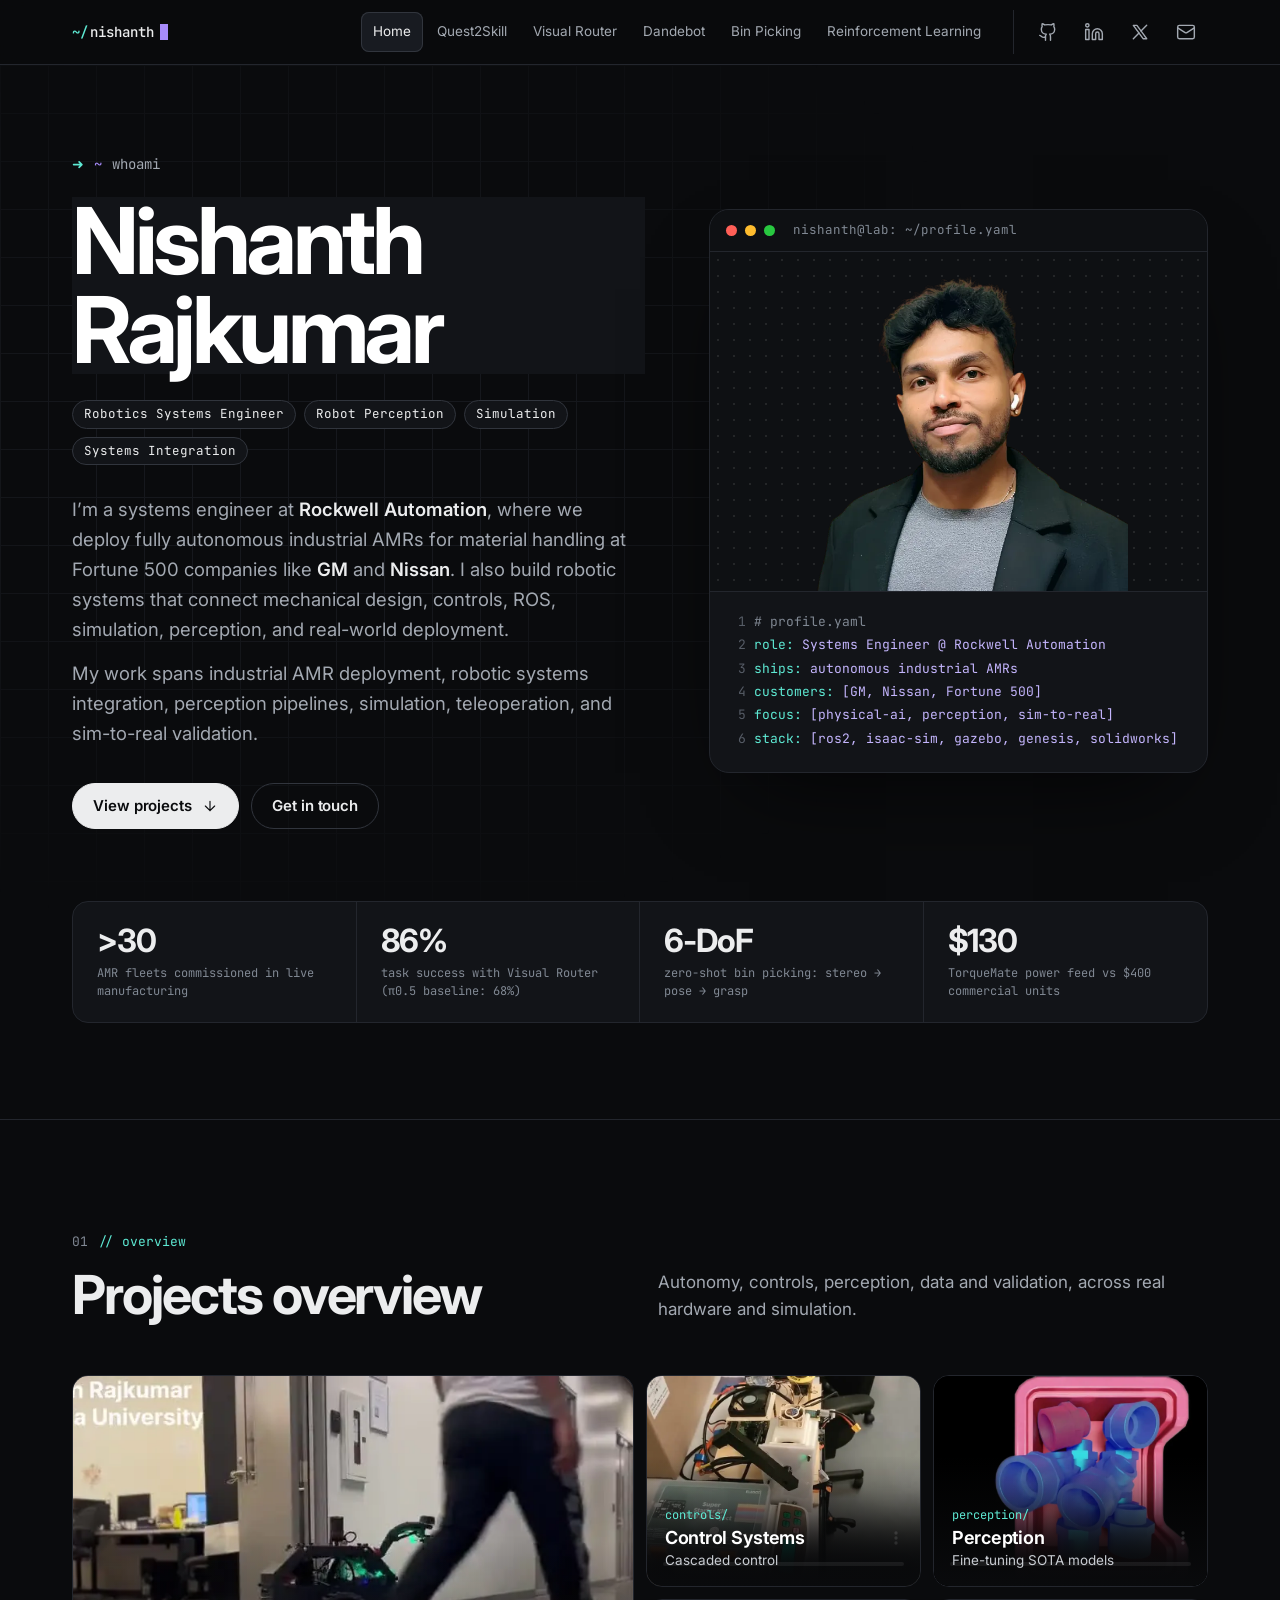
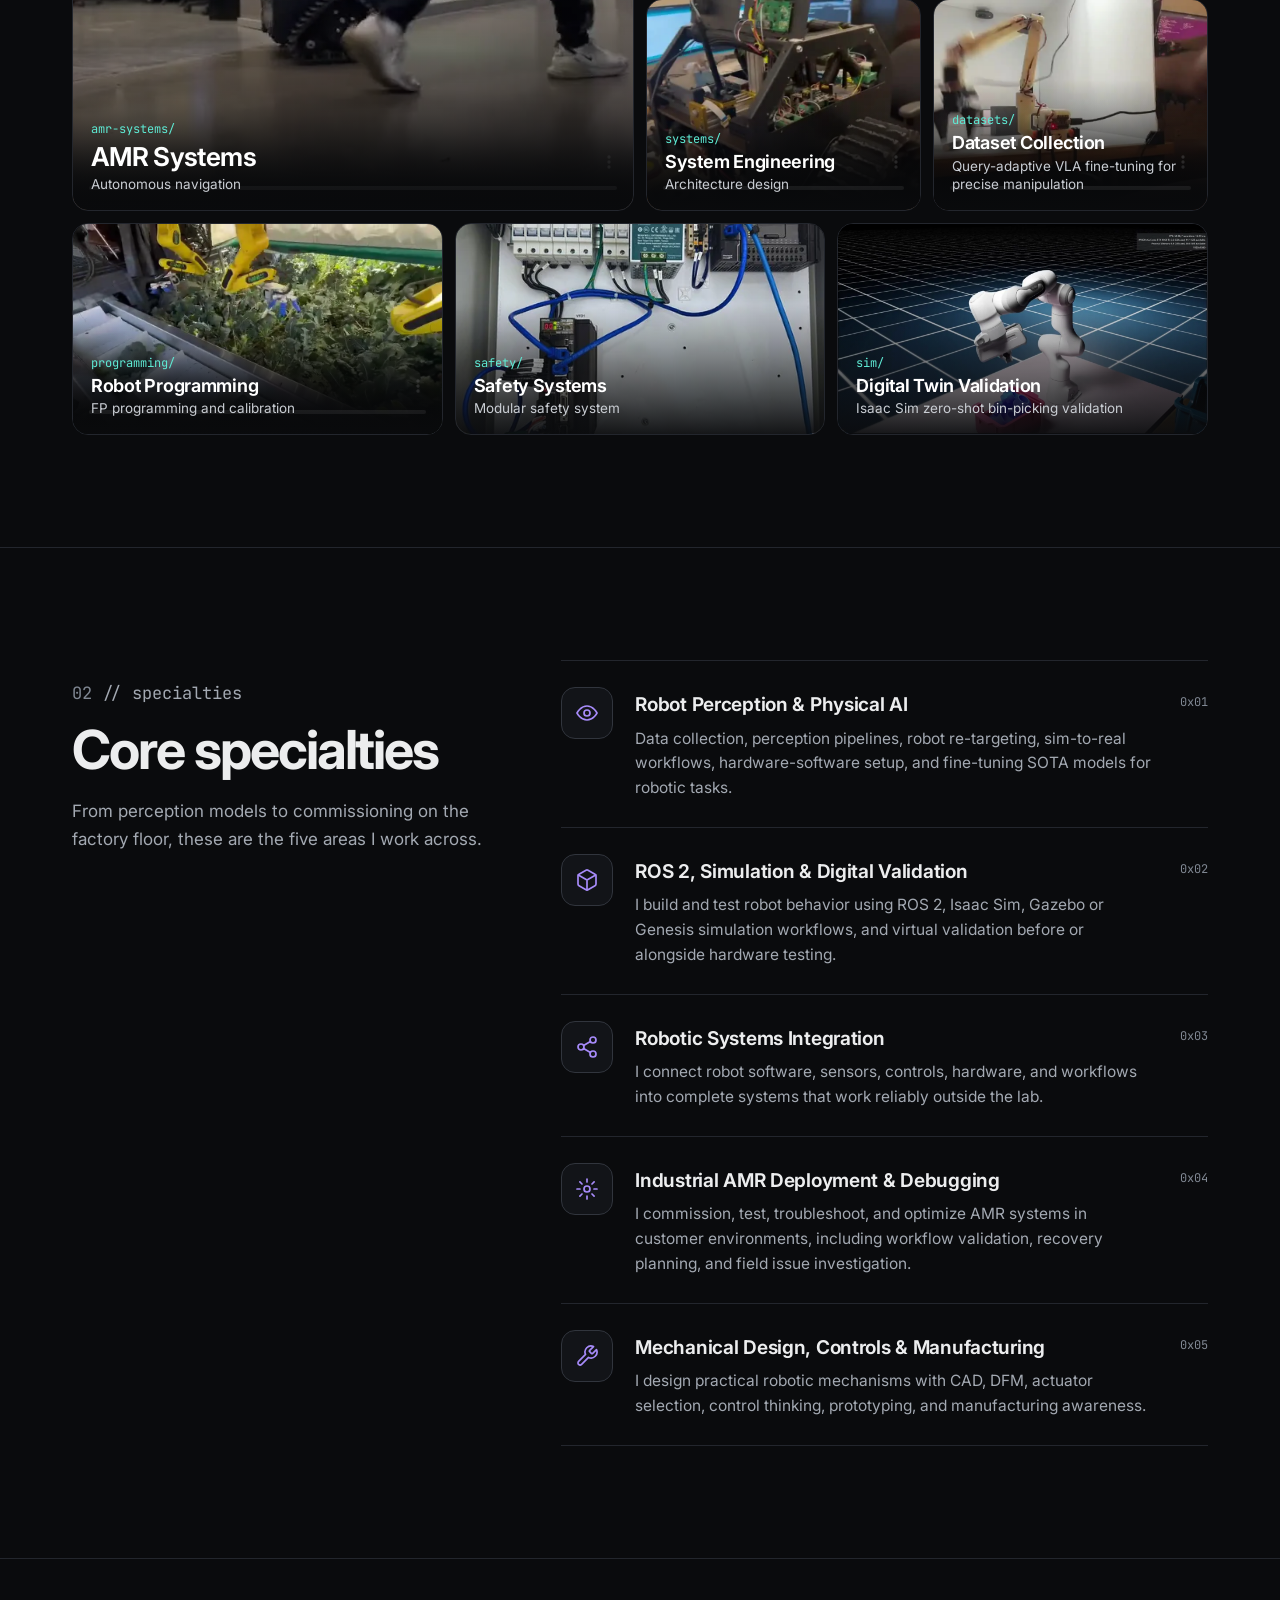
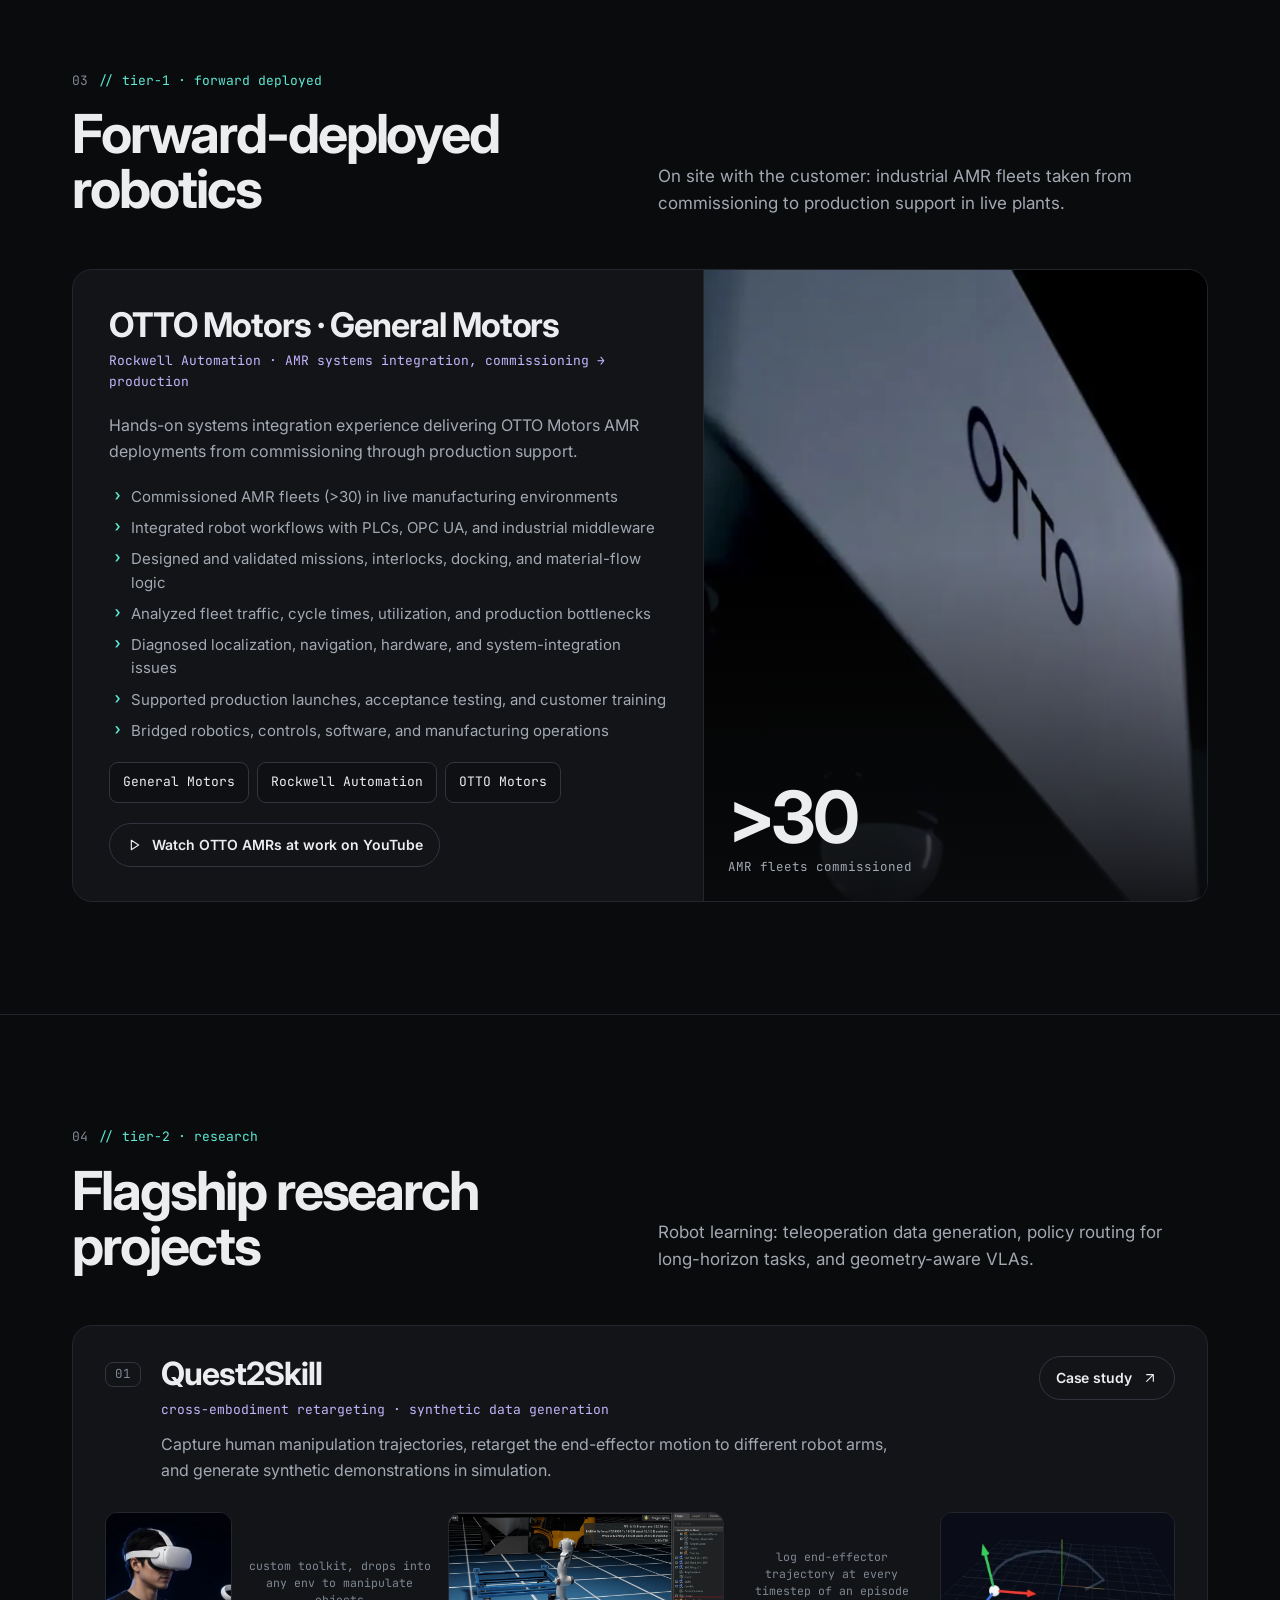
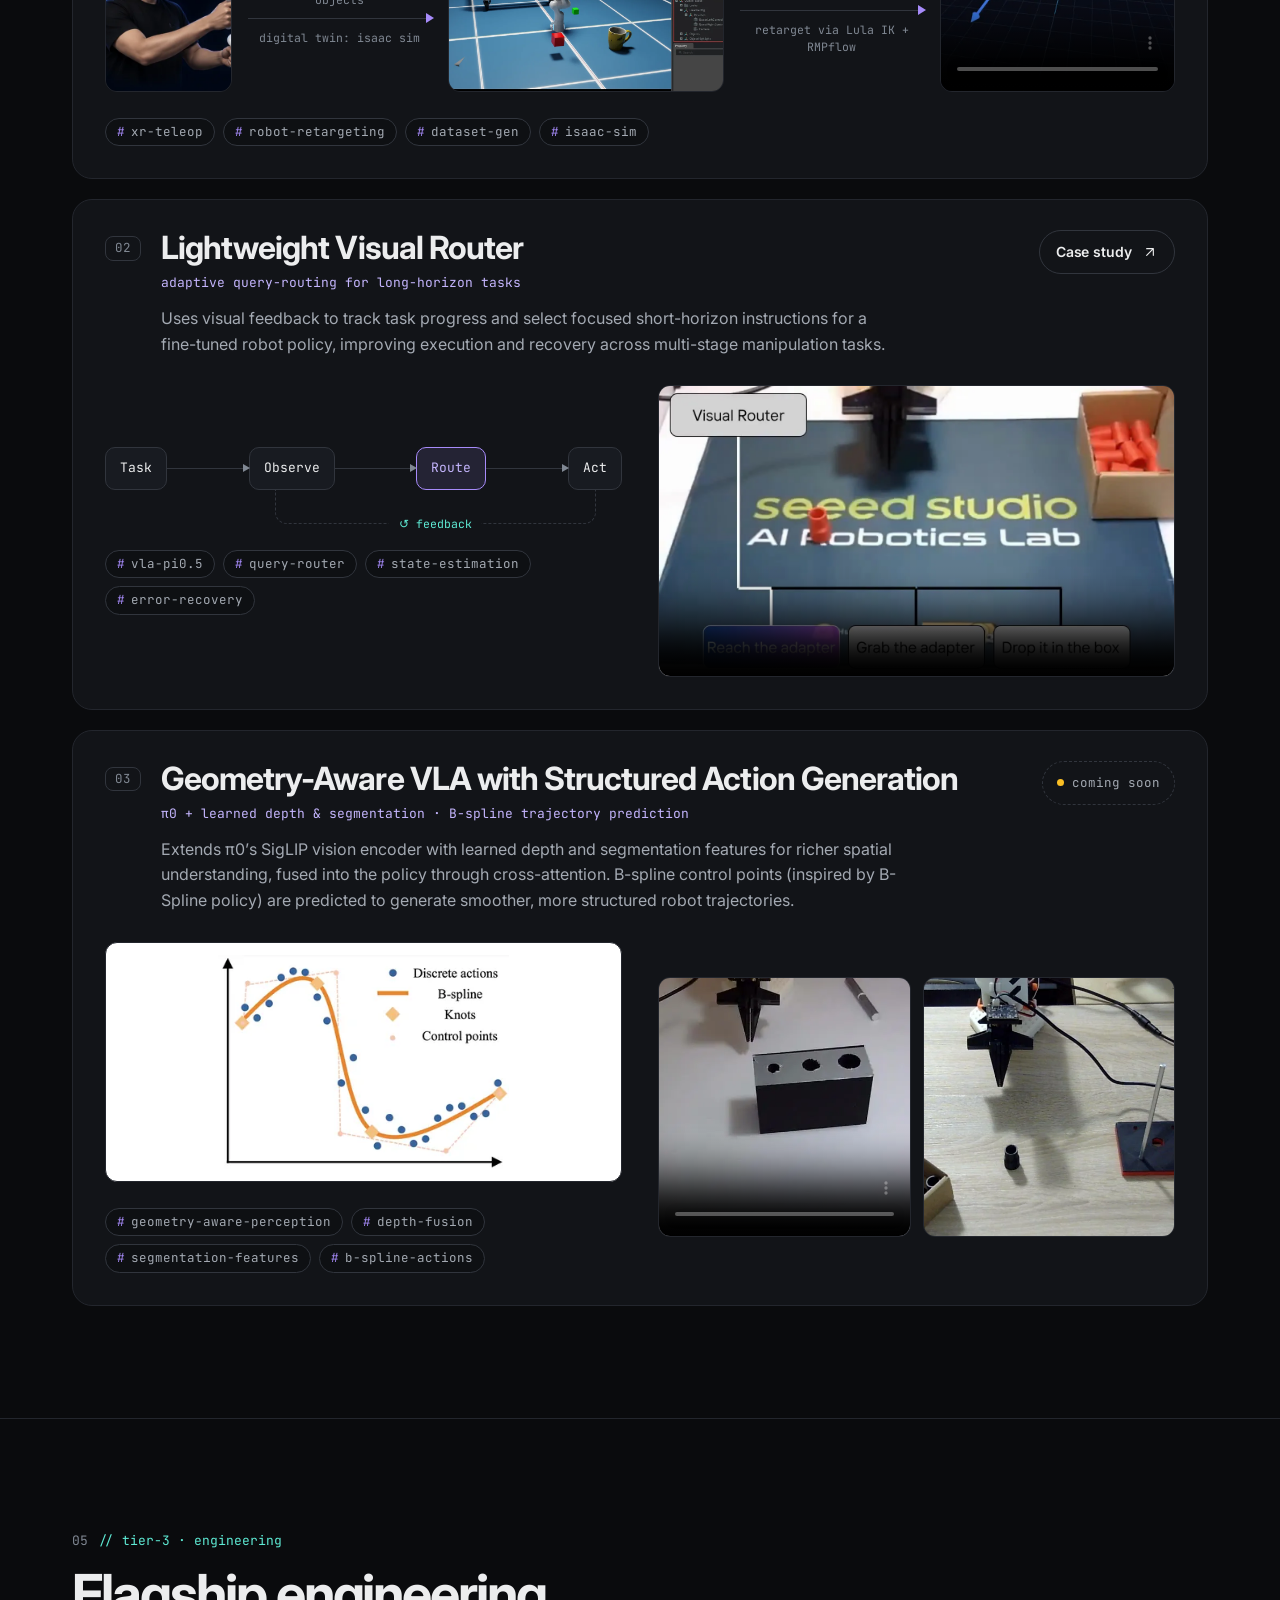
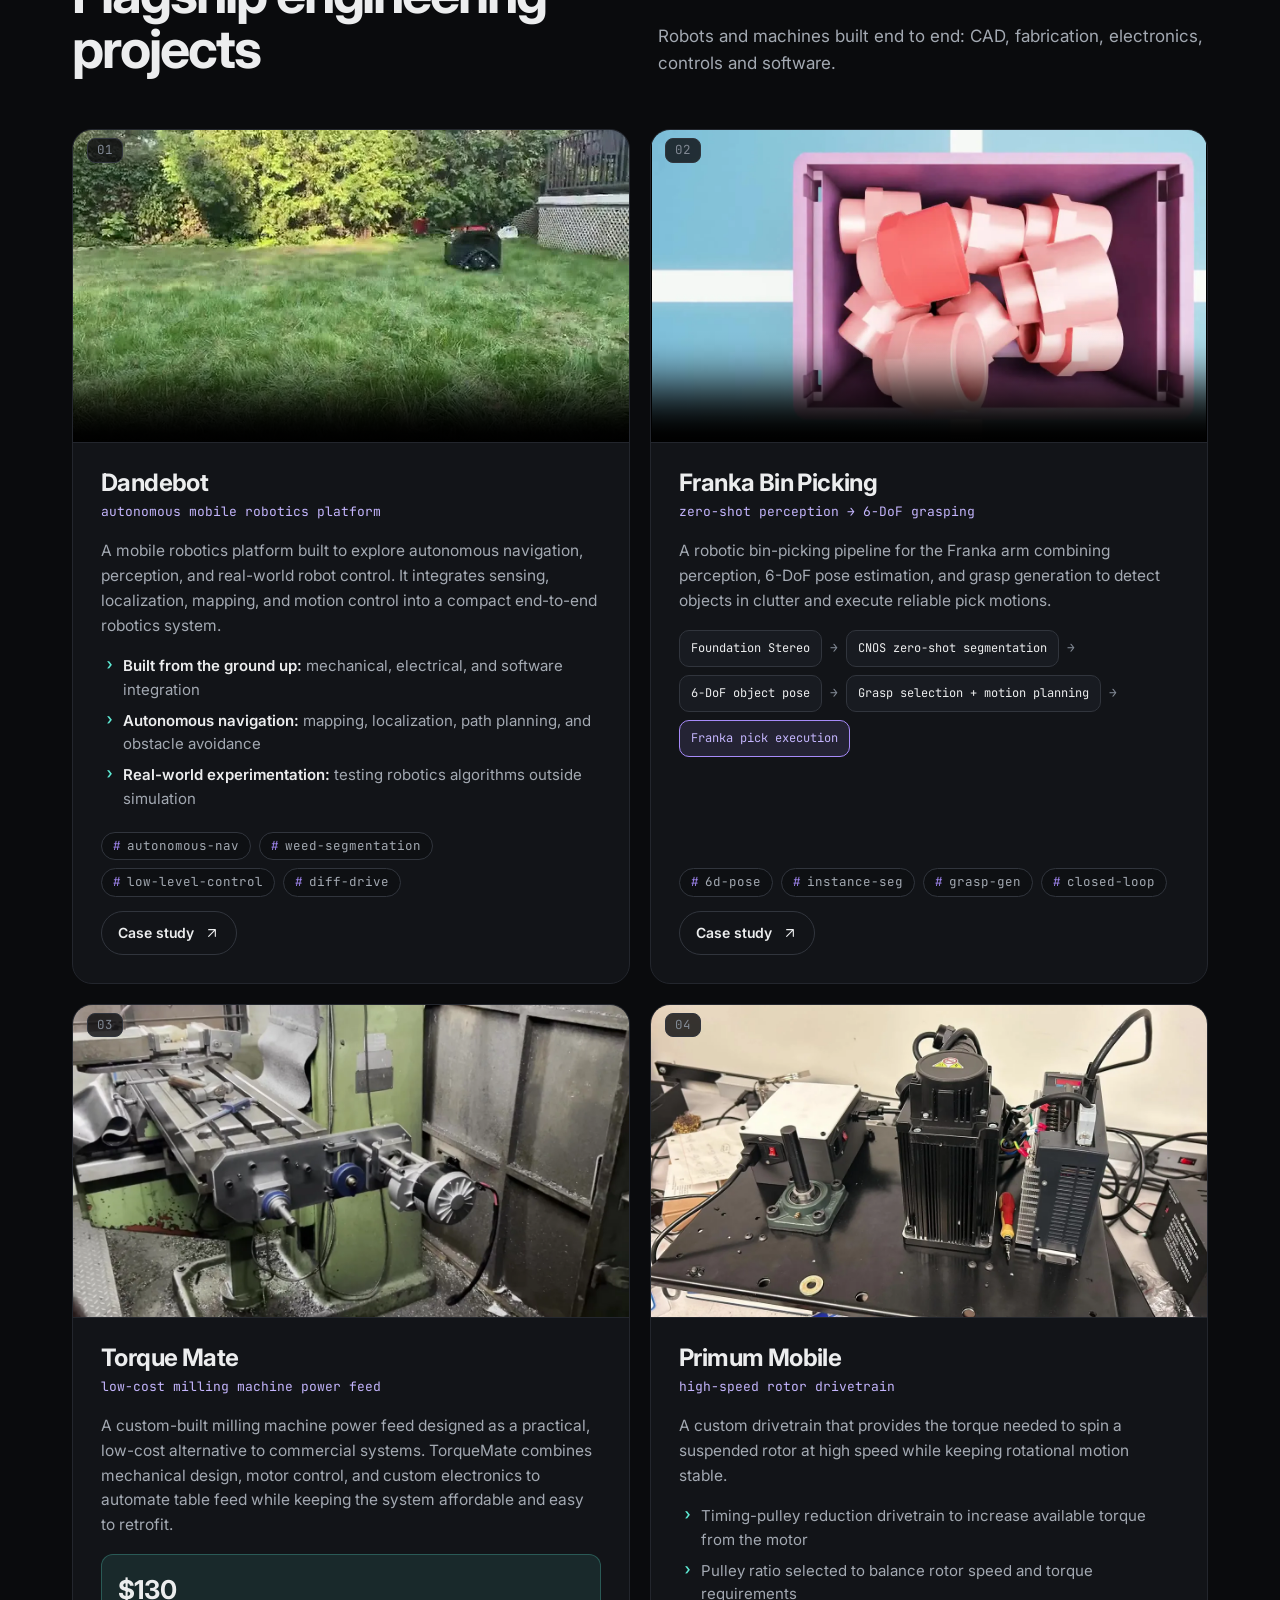
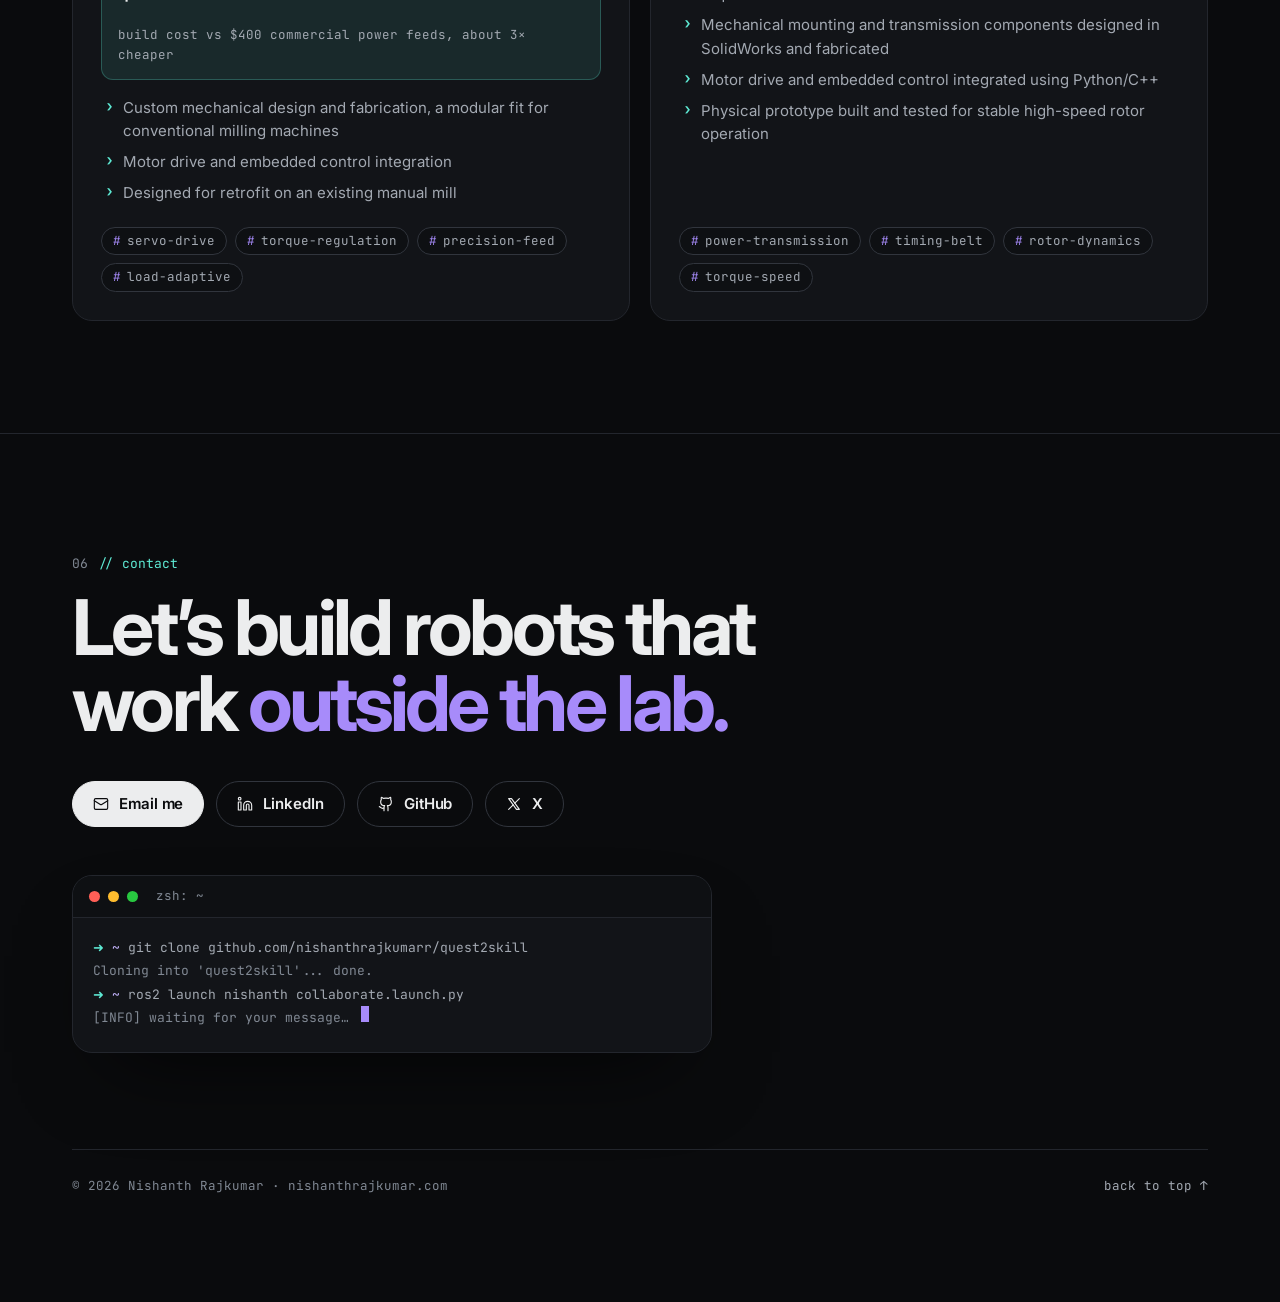
==== commit e5a21857: "Go live on nishanthrajkumar.com; lead with forward-deployed work Moves the Rockwell / OTTO Motors de" ====
--- a/index.html
+++ b/index.html
@@ -2,19 +2,17 @@
 <html lang="en"><head>
 <meta charset="utf-8">
 <meta name="viewport" content="width=device-width, initial-scale=1, viewport-fit=cover">
-<!-- review copy: remove this robots tag when the site goes live on nishanthrajkumar.com/new -->
-<meta name="robots" content="noindex">
 <title>Nishanth Rajkumar — Robotics Systems Engineer</title>
 <meta name="description" content="Nishanth Rajkumar, Robotics Systems Engineer at Rockwell Automation. Robot perception, simulation, systems integration and industrial AMR deployment.">
-<link rel="canonical" href="https://nishanthrajkumar.com/new/">
+<link rel="canonical" href="https://nishanthrajkumar.com/">
 <meta name="theme-color" content="#0A0B0D">
 <meta name="color-scheme" content="dark">
 <meta property="og:type" content="website">
 <meta property="og:site_name" content="Nishanth Rajkumar">
 <meta property="og:title" content="Nishanth Rajkumar — Robotics Systems Engineer">
 <meta property="og:description" content="Nishanth Rajkumar, Robotics Systems Engineer at Rockwell Automation. Robot perception, simulation, systems integration and industrial AMR deployment.">
-<meta property="og:url" content="https://nishanthrajkumar.com/new/">
-<meta property="og:image" content="https://nishanthrajkumar.com/new/img/og-card.jpg">
+<meta property="og:url" content="https://nishanthrajkumar.com/">
+<meta property="og:image" content="https://nishanthrajkumar.com/img/og-card.jpg">
 <meta property="og:image:width" content="1200">
 <meta property="og:image:height" content="630">
 <meta name="twitter:card" content="summary_large_image">
@@ -28,7 +26,7 @@
 a{color:#ECEDEE}a:hover{color:#A78BFA}
 </style>
 <link rel="stylesheet" href="site.css">
-<script type="application/ld+json">{"@context": "https://schema.org", "@type": "Person", "name": "Nishanth Rajkumar", "url": "https://nishanthrajkumar.com/new/", "jobTitle": "Robotics Systems Engineer", "worksFor": {"@type": "Organization", "name": "Rockwell Automation"}, "sameAs": ["https://github.com/nishanthrajkumarr"]}</script>
+<script type="application/ld+json">{"@context": "https://schema.org", "@type": "Person", "name": "Nishanth Rajkumar", "url": "https://nishanthrajkumar.com/", "jobTitle": "Robotics Systems Engineer", "worksFor": {"@type": "Organization", "name": "Rockwell Automation"}, "sameAs": ["https://github.com/nishanthrajkumarr"]}</script>
 <script src="site.js" defer></script>
 </head>
 <body>
@@ -161,7 +159,42 @@
 <div class="wrap">
 <div class="sec-head">
 <div>
-<p class="eyebrow"><span class="idx">03</span><span>// tier-1 · research</span></p>
+<p class="eyebrow"><span class="idx">03</span><span>// tier-1 · forward deployed</span></p>
+<h2 class="title">Forward-deployed robotics</h2>
+</div>
+<p>On site with the customer: industrial AMR fleets taken from commissioning to production support in live plants.</p>
+</div>
+<article class="deploy">
+<div class="deploy-body">
+<div><h3>OTTO Motors · General Motors</h3><p class="proj-sub">Rockwell Automation · AMR systems integration, commissioning → production</p></div>
+<p class="lede" style="font-size: 16px">Hands-on systems integration experience delivering OTTO Motors AMR deployments from commissioning through production support.</p>
+<ul class="bullets">
+<li>Commissioned AMR fleets (&gt;30) in live manufacturing environments</li>
+<li>Integrated robot workflows with PLCs, OPC UA, and industrial middleware</li>
+<li>Designed and validated missions, interlocks, docking, and material-flow logic</li>
+<li>Analyzed fleet traffic, cycle times, utilization, and production bottlenecks</li>
+<li>Diagnosed localization, navigation, hardware, and system-integration issues</li>
+<li>Supported production launches, acceptance testing, and customer training</li>
+<li>Bridged robotics, controls, software, and manufacturing operations</li>
+</ul>
+<div class="partners" aria-label="Organizations">
+<span class="partner">General Motors</span><span class="partner">Rockwell Automation</span><span class="partner">OTTO Motors</span>
+</div>
+<a class="btn btn-sm" href="https://www.youtube.com/watch?v=zDFp9jjl6DU" style="align-self: flex-start"><svg class="i i-sm" viewBox="0 0 24 24" aria-hidden="true"><path d="M8 5v14l11-7z"></path></svg>Watch OTTO AMRs at work on YouTube</a>
+</div>
+<div class="deploy-media">
+<img src="img/otto-amr.webp" alt="Close-up of an OTTO autonomous mobile robot" width="1280" height="720" loading="lazy">
+<div class="big"><b>&gt;30</b><span>AMR fleets commissioned</span></div>
+</div>
+</article>
+</div>
+</section>
+
+<section class="section" id="research">
+<div class="wrap">
+<div class="sec-head">
+<div>
+<p class="eyebrow"><span class="idx">04</span><span>// tier-2 · research</span></p>
 <h2 class="title">Flagship research projects</h2>
 </div>
 <p>Robot learning: teleoperation data generation, policy routing for long-horizon tasks, and geometry-aware VLAs.</p>
@@ -242,7 +275,7 @@
 <div class="wrap">
 <div class="sec-head">
 <div>
-<p class="eyebrow"><span class="idx">04</span><span>// tier-2 · engineering</span></p>
+<p class="eyebrow"><span class="idx">05</span><span>// tier-3 · engineering</span></p>
 <h2 class="title">Flagship engineering projects</h2>
 </div>
 <p>Robots and machines built end to end: CAD, fabrication, electronics, controls and software.</p>
@@ -320,40 +353,6 @@
 </div>
 </section>
 
-<section class="section" id="deployment">
-<div class="wrap">
-<div class="sec-head">
-<div>
-<p class="eyebrow"><span class="idx">05</span><span>// tier-3 · field</span></p>
-<h2 class="title">Deployment &amp; commissioning</h2>
-</div>
-<p>Industrial AMR fleets taken from commissioning to production support in live plants.</p>
-</div>
-<article class="deploy">
-<div class="deploy-body">
-<div><h3>OTTO Motors · General Motors</h3><p class="proj-sub">AMR systems integration, commissioning → production</p></div>
-<p class="lede" style="font-size: 16px">Hands-on systems integration experience delivering OTTO Motors AMR deployments from commissioning through production support.</p>
-<ul class="bullets">
-<li>Commissioned AMR fleets (&gt;30) in live manufacturing environments</li>
-<li>Integrated robot workflows with PLCs, OPC UA, and industrial middleware</li>
-<li>Designed and validated missions, interlocks, docking, and material-flow logic</li>
-<li>Analyzed fleet traffic, cycle times, utilization, and production bottlenecks</li>
-<li>Diagnosed localization, navigation, hardware, and system-integration issues</li>
-<li>Supported production launches, acceptance testing, and customer training</li>
-<li>Bridged robotics, controls, software, and manufacturing operations</li>
-</ul>
-<div class="partners" aria-label="Organizations">
-<span class="partner">General Motors</span><span class="partner">Rockwell Automation</span><span class="partner">OTTO Motors</span>
-</div>
-<a class="btn btn-sm" href="https://www.youtube.com/watch?v=zDFp9jjl6DU" style="align-self: flex-start"><svg class="i i-sm" viewBox="0 0 24 24" aria-hidden="true"><path d="M8 5v14l11-7z"></path></svg>Watch OTTO AMRs at work on YouTube</a>
-</div>
-<div class="deploy-media">
-<img src="img/otto-amr.webp" alt="Close-up of an OTTO autonomous mobile robot" width="1280" height="720" loading="lazy">
-<div class="big"><b>&gt;30</b><span>AMR fleets commissioned</span></div>
-</div>
-</article>
-</div>
-</section>
 </main>
 
 <footer class="contact" id="contact">
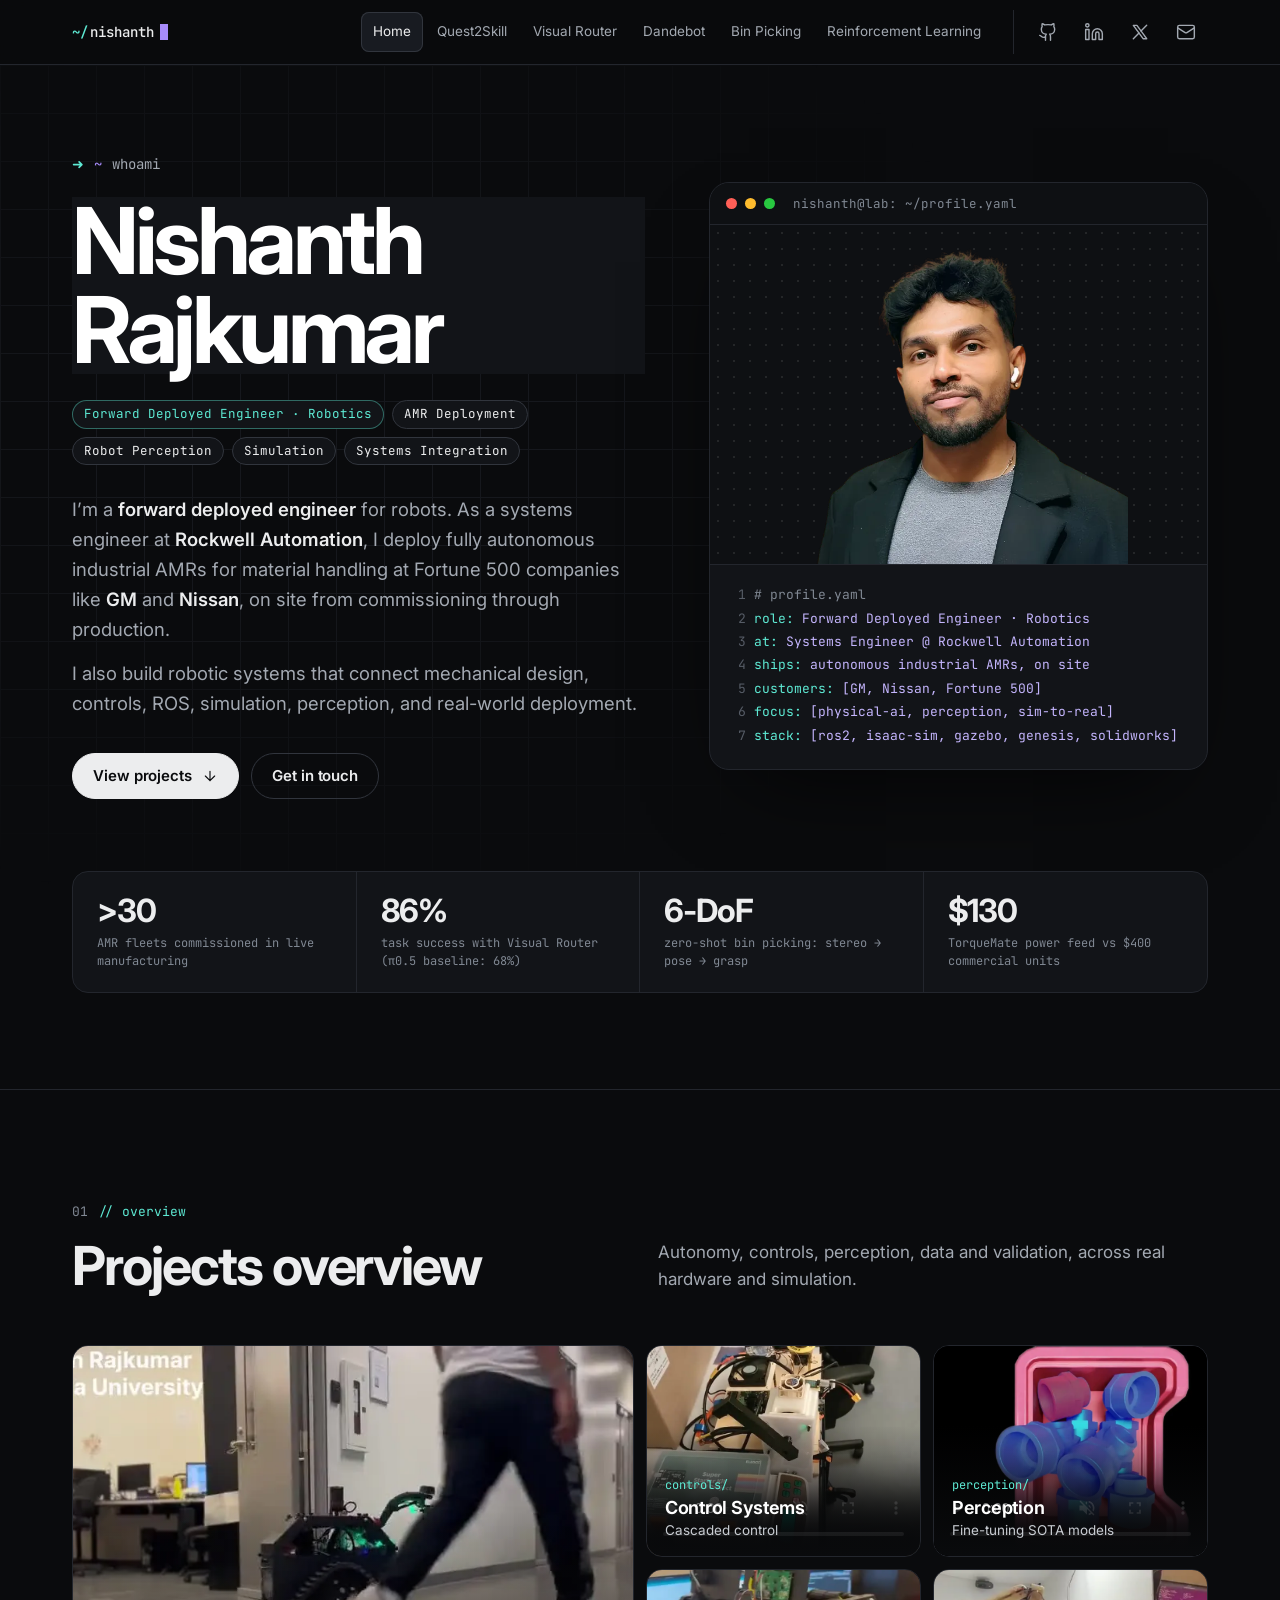
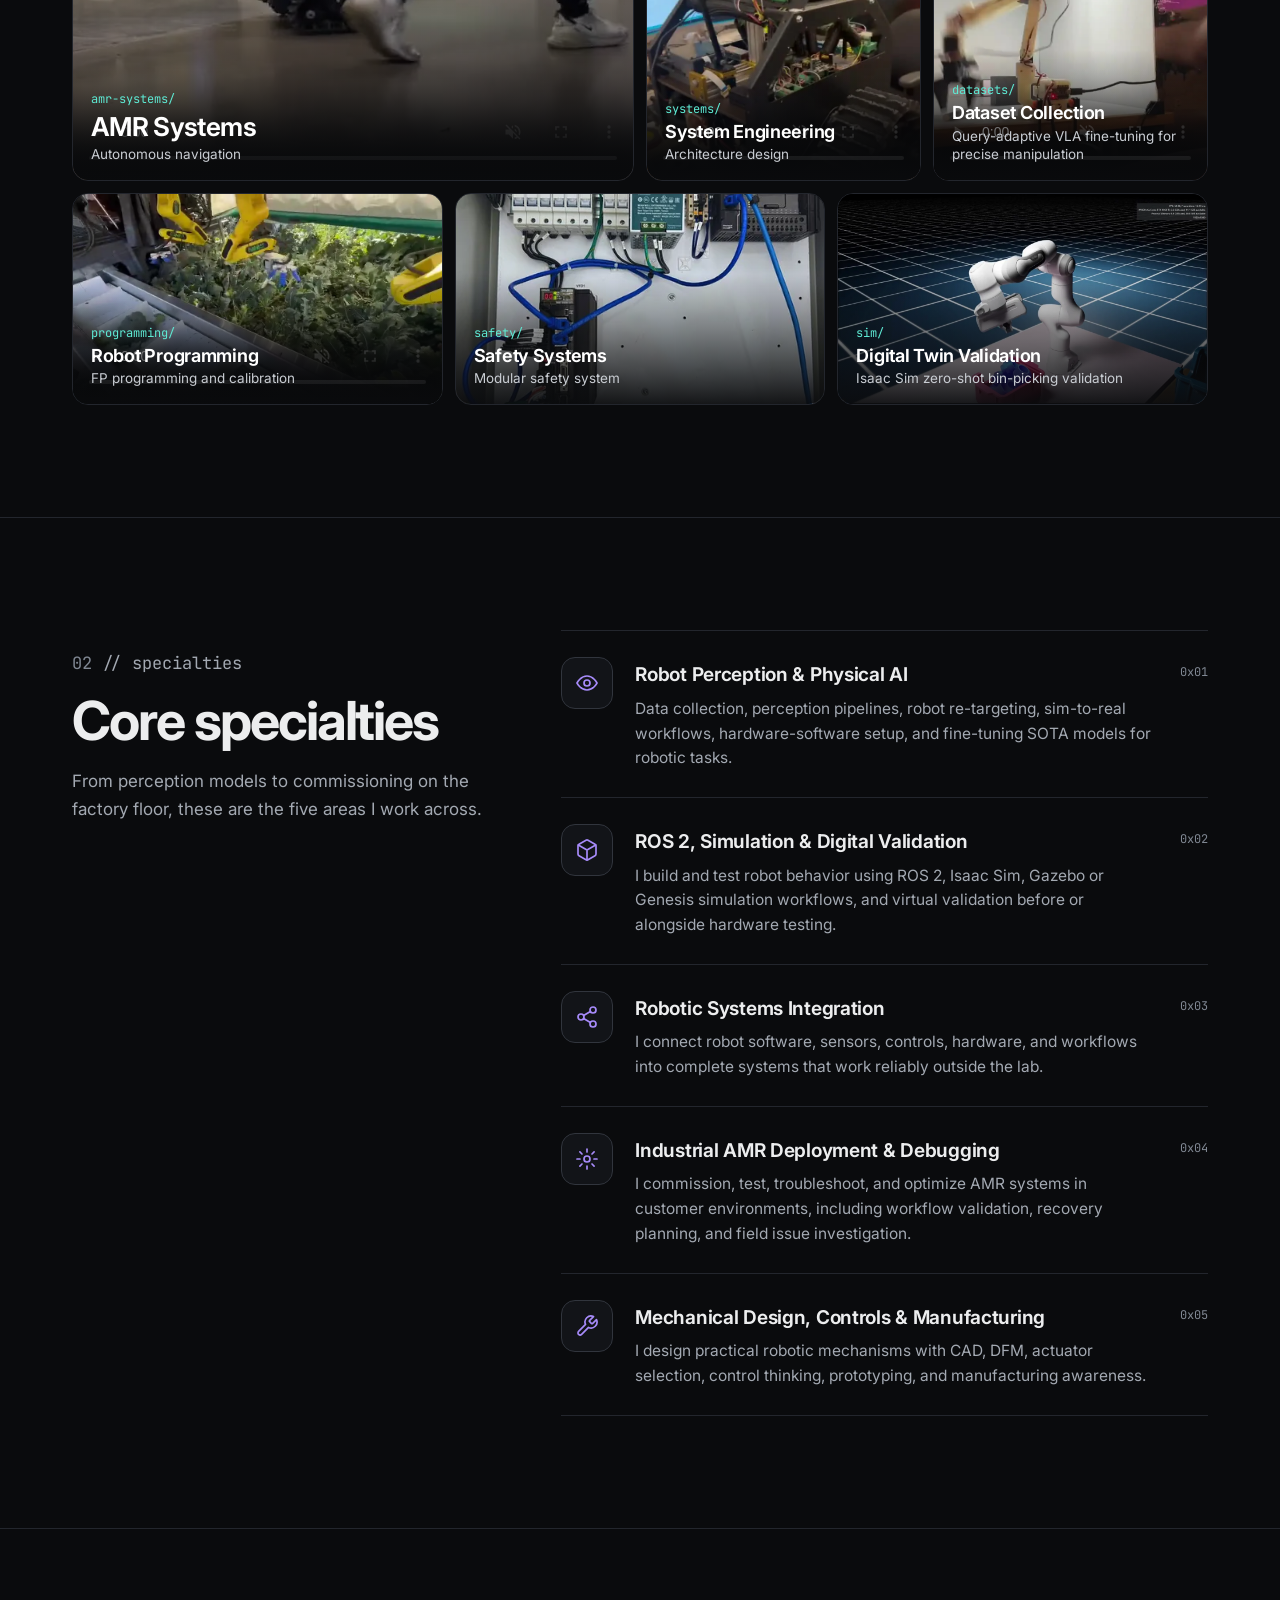
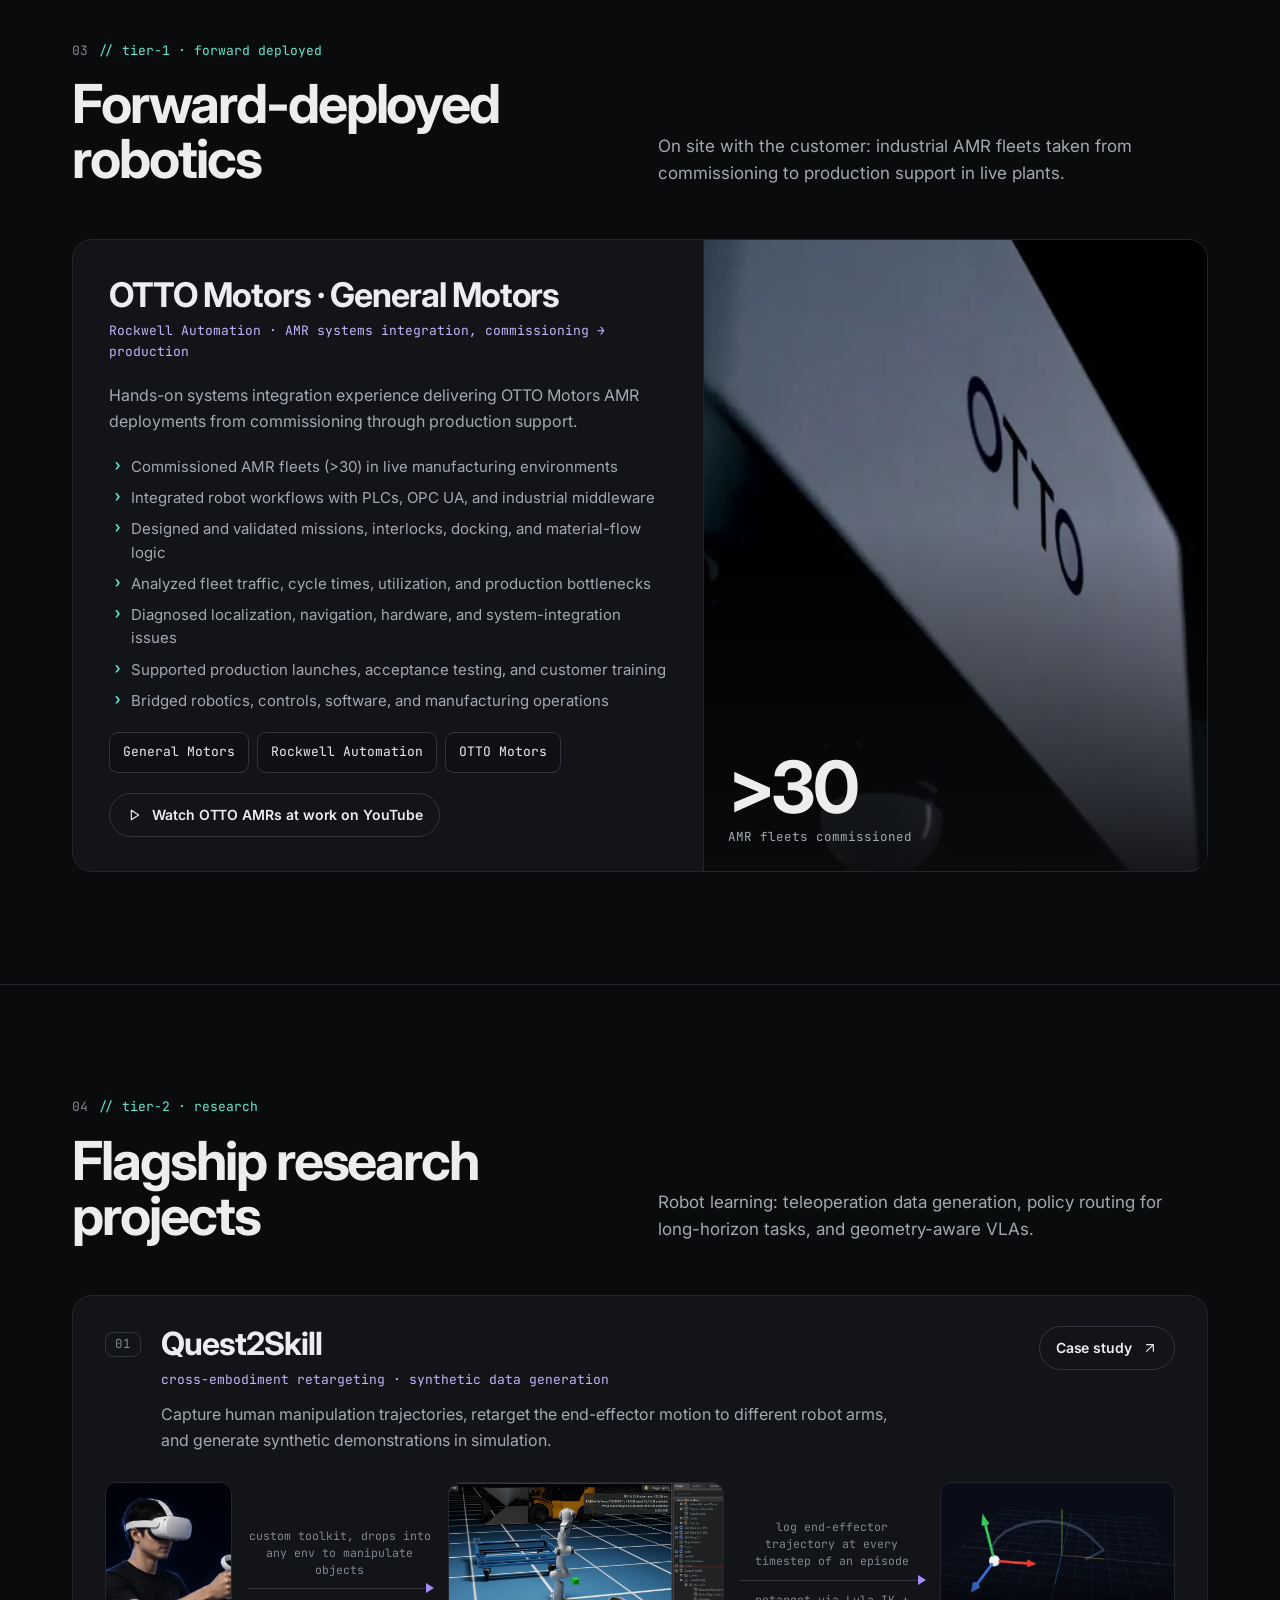
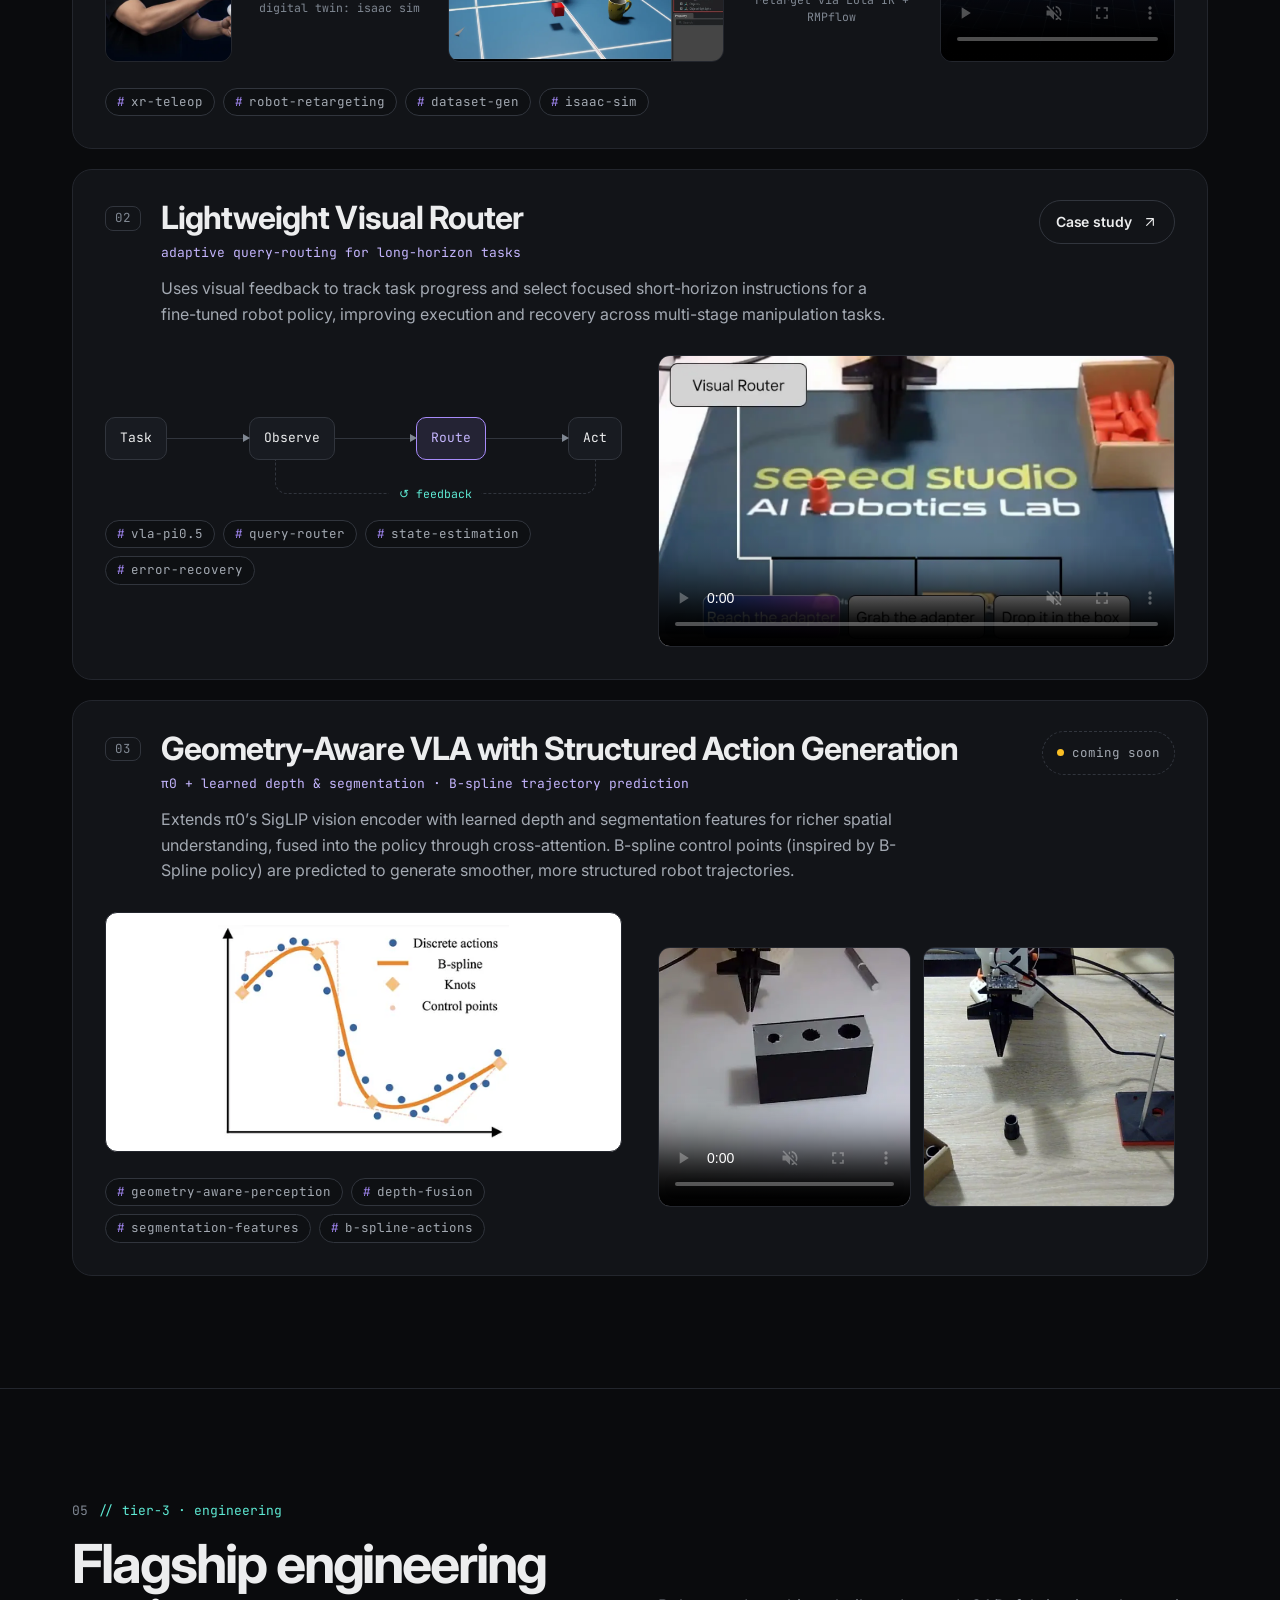
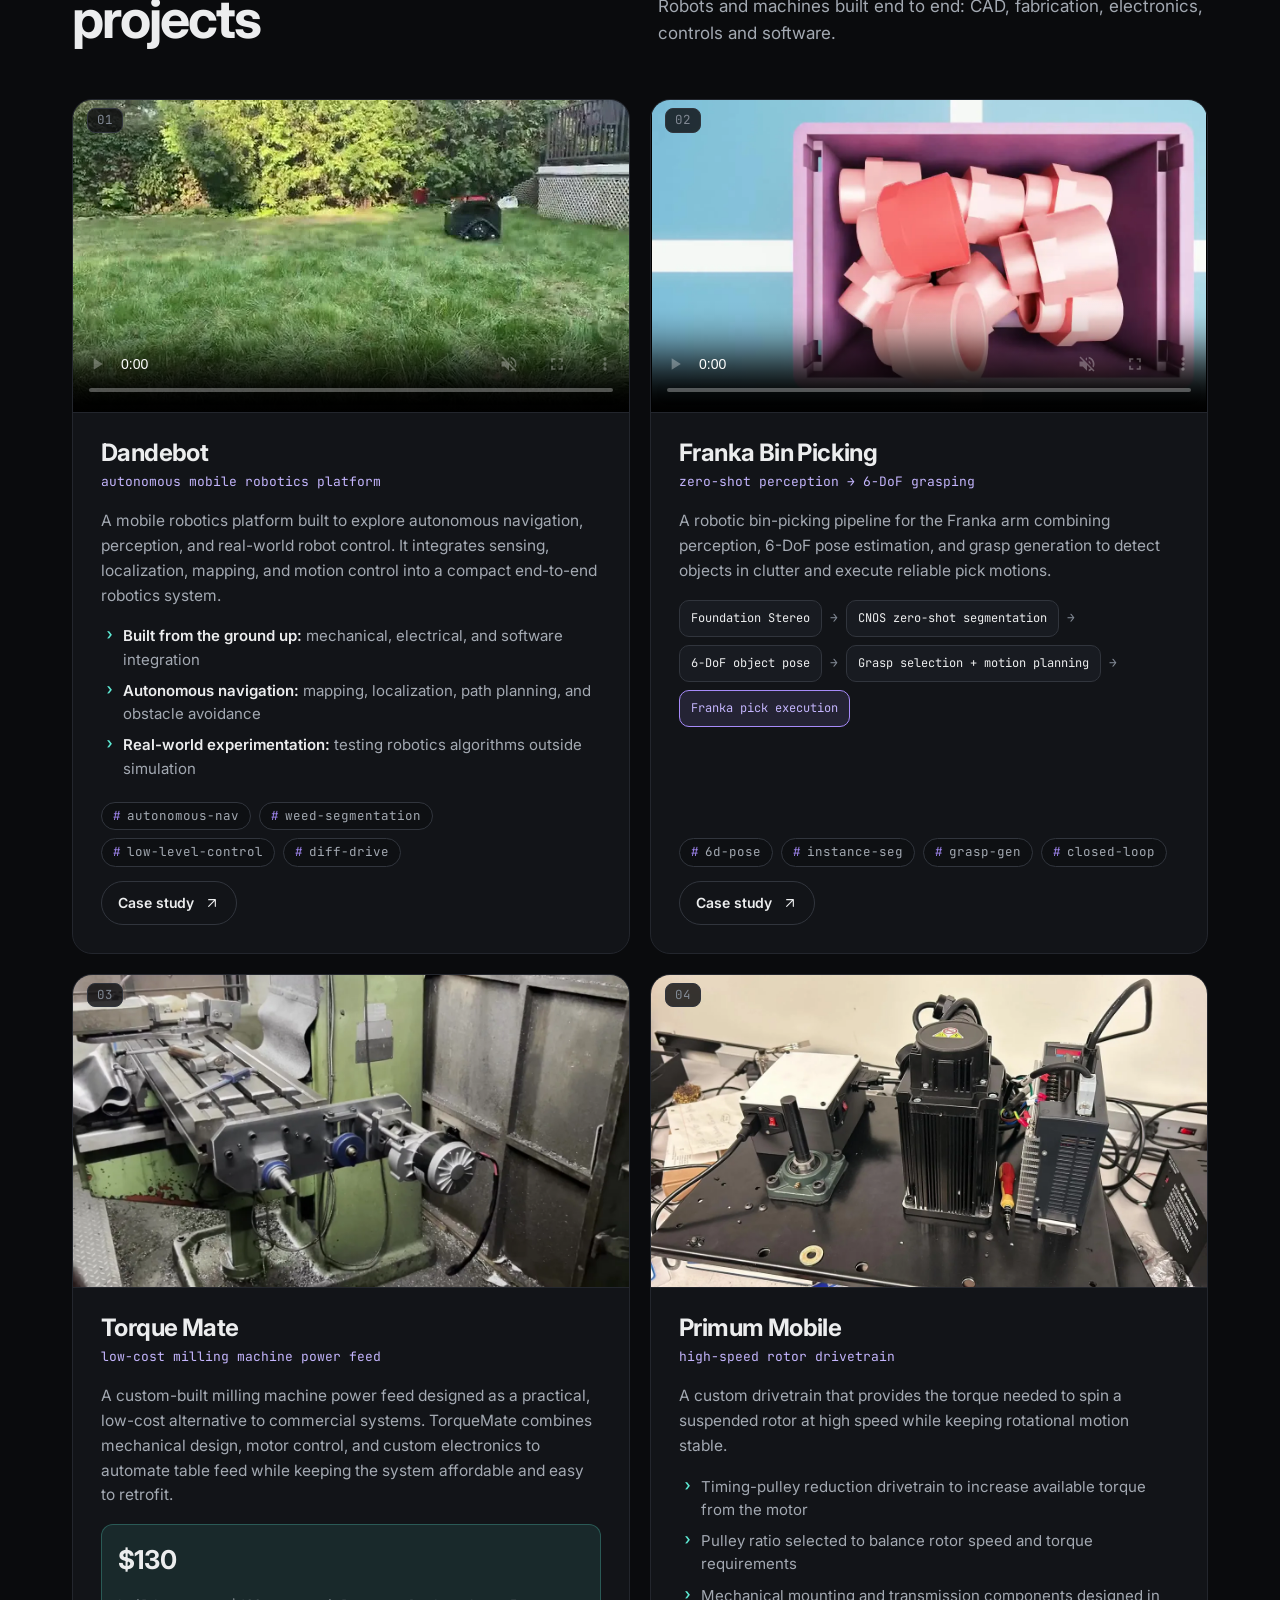
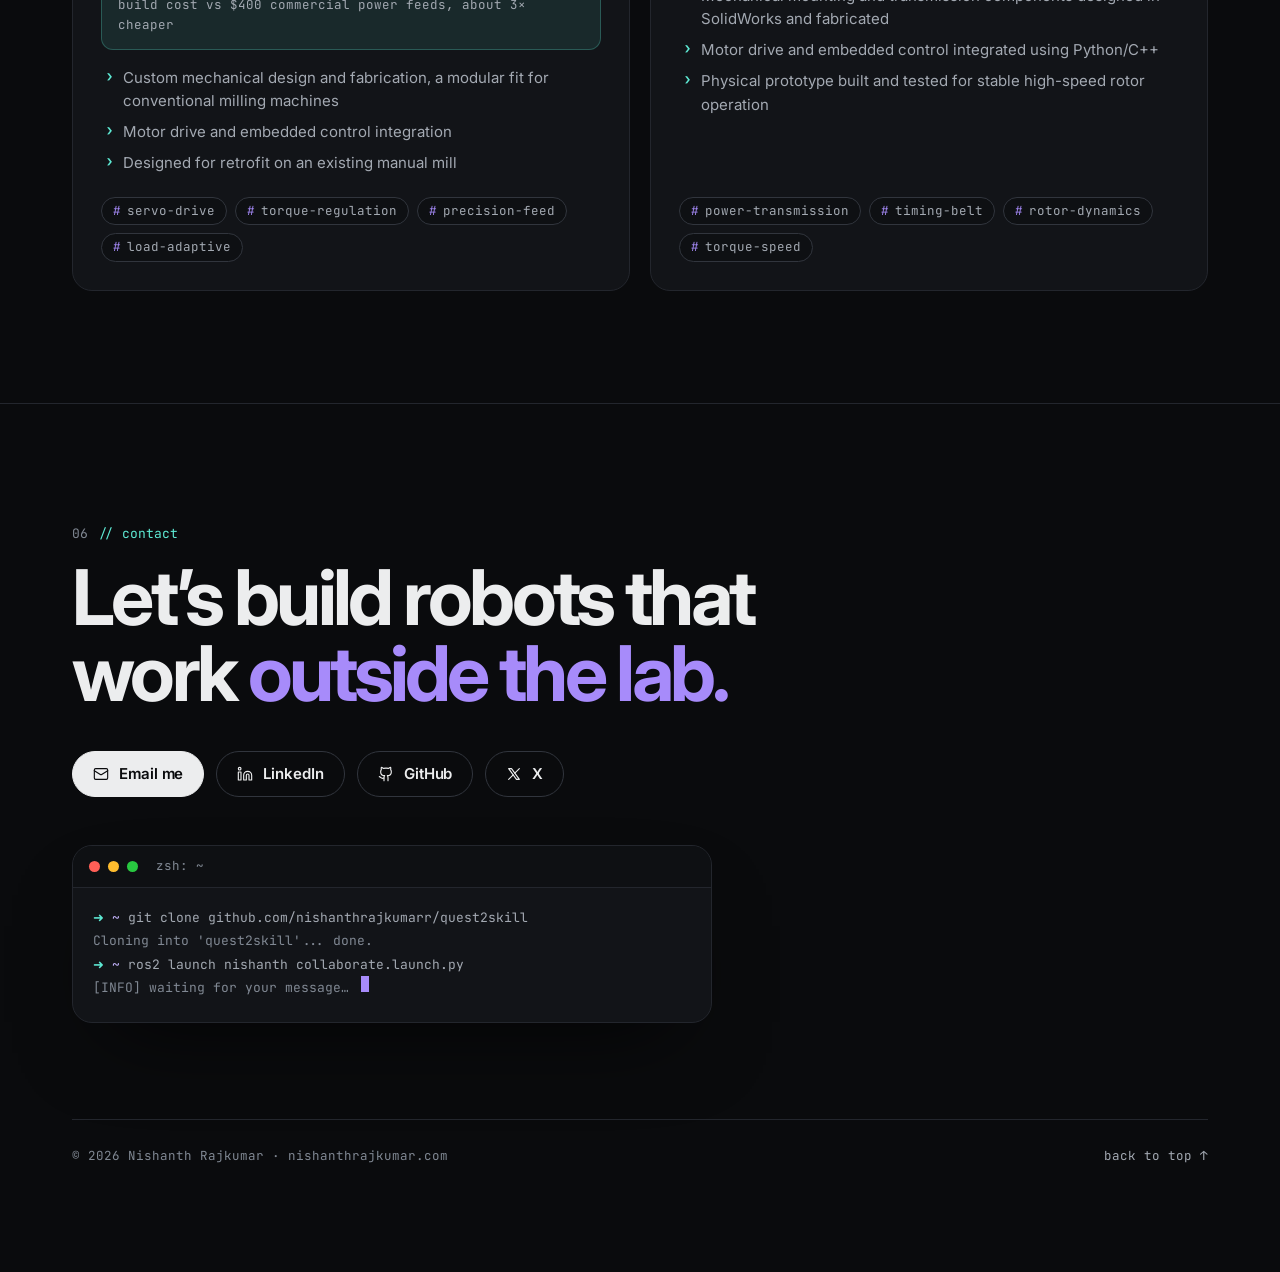
==== commit 7a5b7a42: "Hero: present as a forward deployed engineer for robots Leads the role tags, intro, profile card, pa" ====
--- a/index.html
+++ b/index.html
@@ -2,15 +2,15 @@
 <html lang="en"><head>
 <meta charset="utf-8">
 <meta name="viewport" content="width=device-width, initial-scale=1, viewport-fit=cover">
-<title>Nishanth Rajkumar — Robotics Systems Engineer</title>
-<meta name="description" content="Nishanth Rajkumar, Robotics Systems Engineer at Rockwell Automation. Robot perception, simulation, systems integration and industrial AMR deployment.">
+<title>Nishanth Rajkumar — Forward Deployed Engineer, Robotics</title>
+<meta name="description" content="Nishanth Rajkumar, forward deployed engineer for robots. Deploys autonomous industrial AMRs at Rockwell Automation, from commissioning to production, and builds robot perception, simulation and integration systems.">
 <link rel="canonical" href="https://nishanthrajkumar.com/">
 <meta name="theme-color" content="#0A0B0D">
 <meta name="color-scheme" content="dark">
 <meta property="og:type" content="website">
 <meta property="og:site_name" content="Nishanth Rajkumar">
-<meta property="og:title" content="Nishanth Rajkumar — Robotics Systems Engineer">
-<meta property="og:description" content="Nishanth Rajkumar, Robotics Systems Engineer at Rockwell Automation. Robot perception, simulation, systems integration and industrial AMR deployment.">
+<meta property="og:title" content="Nishanth Rajkumar — Forward Deployed Engineer, Robotics">
+<meta property="og:description" content="Nishanth Rajkumar, forward deployed engineer for robots. Deploys autonomous industrial AMRs at Rockwell Automation, from commissioning to production, and builds robot perception, simulation and integration systems.">
 <meta property="og:url" content="https://nishanthrajkumar.com/">
 <meta property="og:image" content="https://nishanthrajkumar.com/img/og-card.jpg">
 <meta property="og:image:width" content="1200">
@@ -26,7 +26,7 @@
 a{color:#ECEDEE}a:hover{color:#A78BFA}
 </style>
 <link rel="stylesheet" href="site.css">
-<script type="application/ld+json">{"@context": "https://schema.org", "@type": "Person", "name": "Nishanth Rajkumar", "url": "https://nishanthrajkumar.com/", "jobTitle": "Robotics Systems Engineer", "worksFor": {"@type": "Organization", "name": "Rockwell Automation"}, "sameAs": ["https://github.com/nishanthrajkumarr"]}</script>
+<script type="application/ld+json">{"@context": "https://schema.org", "@type": "Person", "name": "Nishanth Rajkumar", "url": "https://nishanthrajkumar.com/", "jobTitle": "Forward Deployed Engineer, Robotics", "worksFor": {"@type": "Organization", "name": "Rockwell Automation"}, "sameAs": ["https://github.com/nishanthrajkumarr"]}</script>
 <script src="site.js" defer></script>
 </head>
 <body>
@@ -59,13 +59,14 @@
 <p class="prompt"><span class="ps">➜</span><span class="path">~</span><span>whoami</span></p>
 <h1 style="color:#FFFFFF;background:var(--surface)">Nishanth<br>Rajkumar</h1>
 <ul class="roles">
-<li class="role">Robotics Systems Engineer</li>
+<li class="role" style="color: var(--mint); border-color: rgba(94, 234, 212, .4)">Forward Deployed Engineer · Robotics</li>
+<li class="role">AMR Deployment</li>
 <li class="role">Robot Perception</li>
 <li class="role">Simulation</li>
 <li class="role">Systems Integration</li>
 </ul>
-<p class="lede">I’m a systems engineer at <strong>Rockwell Automation</strong>, where we deploy fully autonomous industrial AMRs for material handling at Fortune 500 companies like <strong>GM</strong> and <strong>Nissan</strong>. I also build robotic systems that connect mechanical design, controls, ROS, simulation, perception, and real-world deployment.</p>
-<p class="lede">My work spans industrial AMR deployment, robotic systems integration, perception pipelines, simulation, teleoperation, and sim-to-real validation.</p>
+<p class="lede">I’m a <strong>forward deployed engineer</strong> for robots. As a systems engineer at <strong>Rockwell Automation</strong>, I deploy fully autonomous industrial AMRs for material handling at Fortune 500 companies like <strong>GM</strong> and <strong>Nissan</strong>, on site from commissioning through production.</p>
+<p class="lede">I also build robotic systems that connect mechanical design, controls, ROS, simulation, perception, and real-world deployment.</p>
 <div class="cta">
 <a class="btn btn-primary" href="#projects">View projects <svg class="i i-sm" viewBox="0 0 24 24" aria-hidden="true"><path d="M12 5v14M19 12l-7 7-7-7"></path></svg></a>
 <a class="btn" href="#contact">Get in touch</a>
@@ -77,11 +78,12 @@
 <div class="portrait"><img src="img/home-portrait.webp" alt="Portrait of Nishanth Rajkumar" width="615" height="615"></div>
 <div class="code" aria-label="Profile summary">
 <div class="line"><span class="ln">1</span><span class="c"># profile.yaml</span></div>
-<div class="line"><span class="ln">2</span><span class="k">role:</span><span class="s">Systems Engineer @ Rockwell Automation</span></div>
-<div class="line"><span class="ln">3</span><span class="k">ships:</span><span class="s">autonomous industrial AMRs</span></div>
-<div class="line"><span class="ln">4</span><span class="k">customers:</span><span class="s">[GM, Nissan, Fortune 500]</span></div>
-<div class="line"><span class="ln">5</span><span class="k">focus:</span><span class="s">[physical-ai, perception, sim-to-real]</span></div>
-<div class="line"><span class="ln">6</span><span class="k">stack:</span><span class="s">[ros2, isaac-sim, gazebo, genesis, solidworks]</span></div>
+<div class="line"><span class="ln">2</span><span class="k">role:</span><span class="s">Forward Deployed Engineer · Robotics</span></div>
+<div class="line"><span class="ln">3</span><span class="k">at:</span><span class="s">Systems Engineer @ Rockwell Automation</span></div>
+<div class="line"><span class="ln">4</span><span class="k">ships:</span><span class="s">autonomous industrial AMRs, on site</span></div>
+<div class="line"><span class="ln">5</span><span class="k">customers:</span><span class="s">[GM, Nissan, Fortune 500]</span></div>
+<div class="line"><span class="ln">6</span><span class="k">focus:</span><span class="s">[physical-ai, perception, sim-to-real]</span></div>
+<div class="line"><span class="ln">7</span><span class="k">stack:</span><span class="s">[ros2, isaac-sim, gazebo, genesis, solidworks]</span></div>
 </div>
 </div>
 </div>
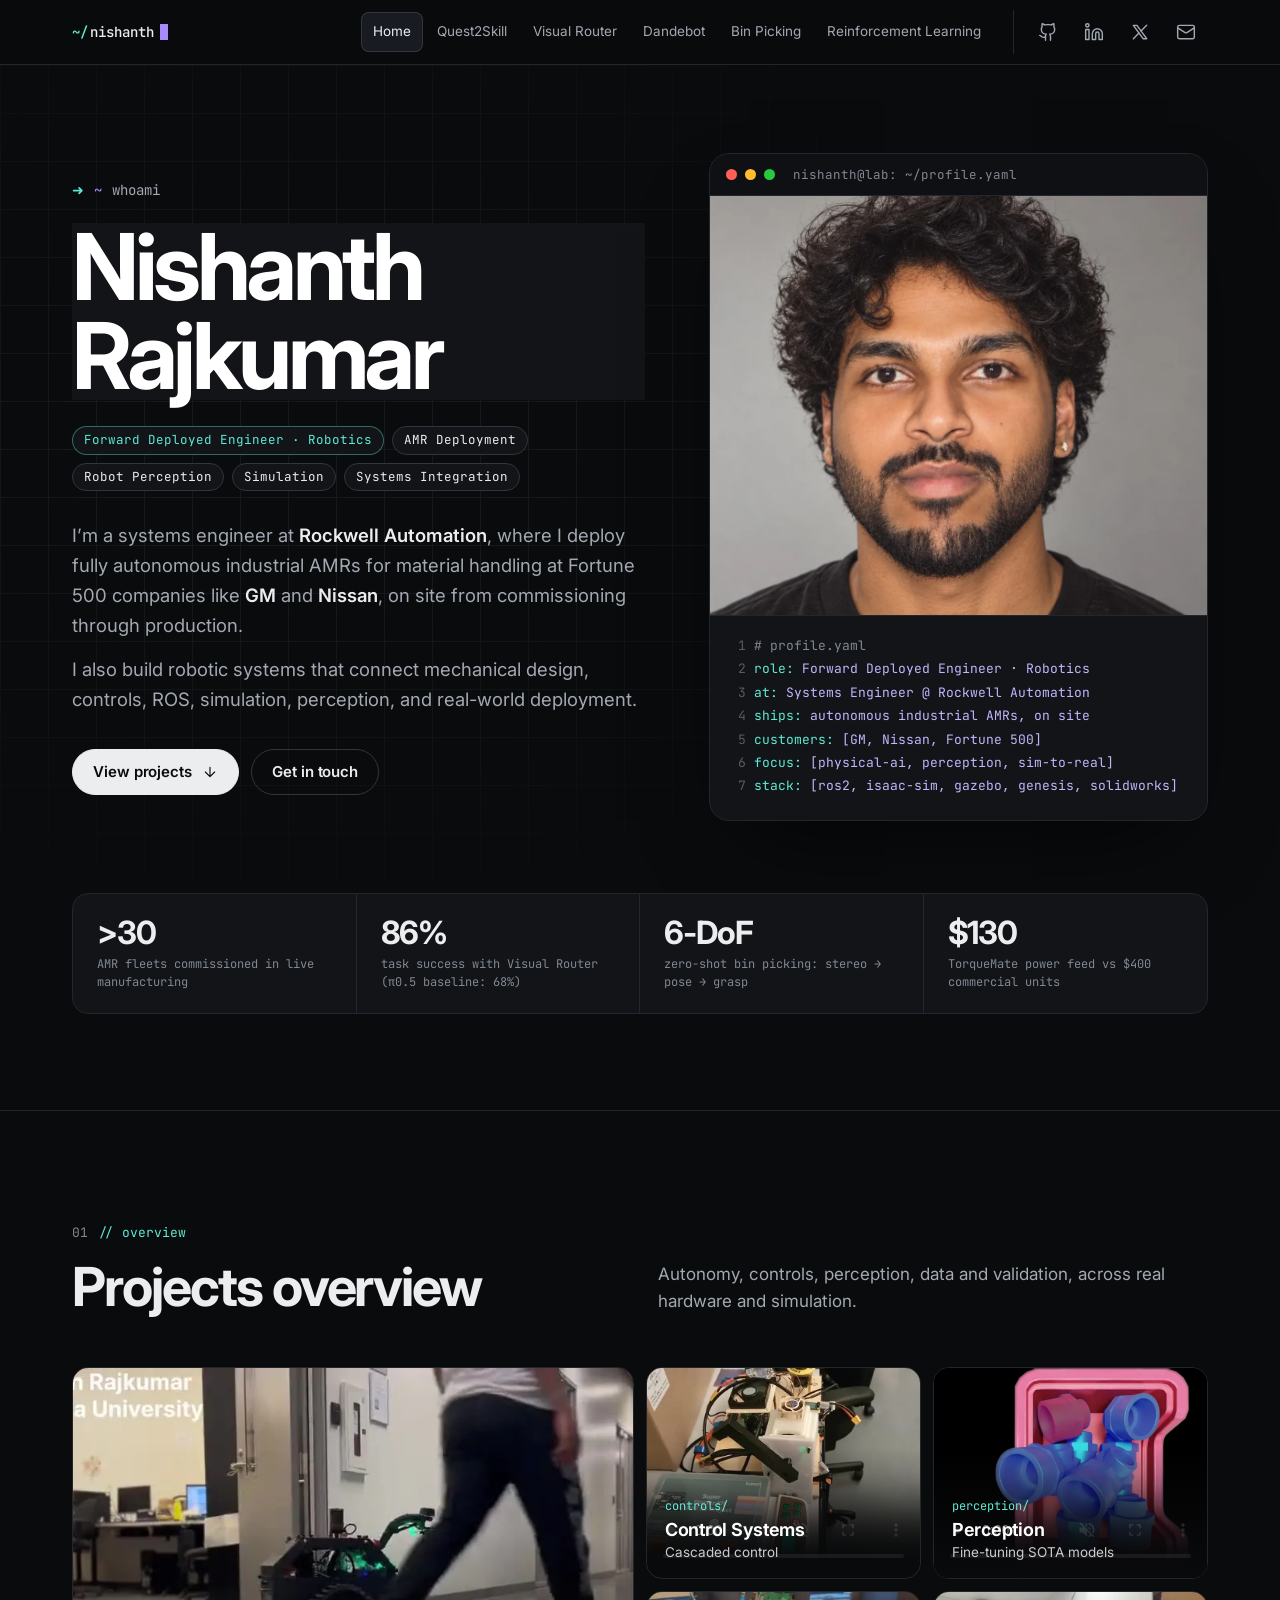
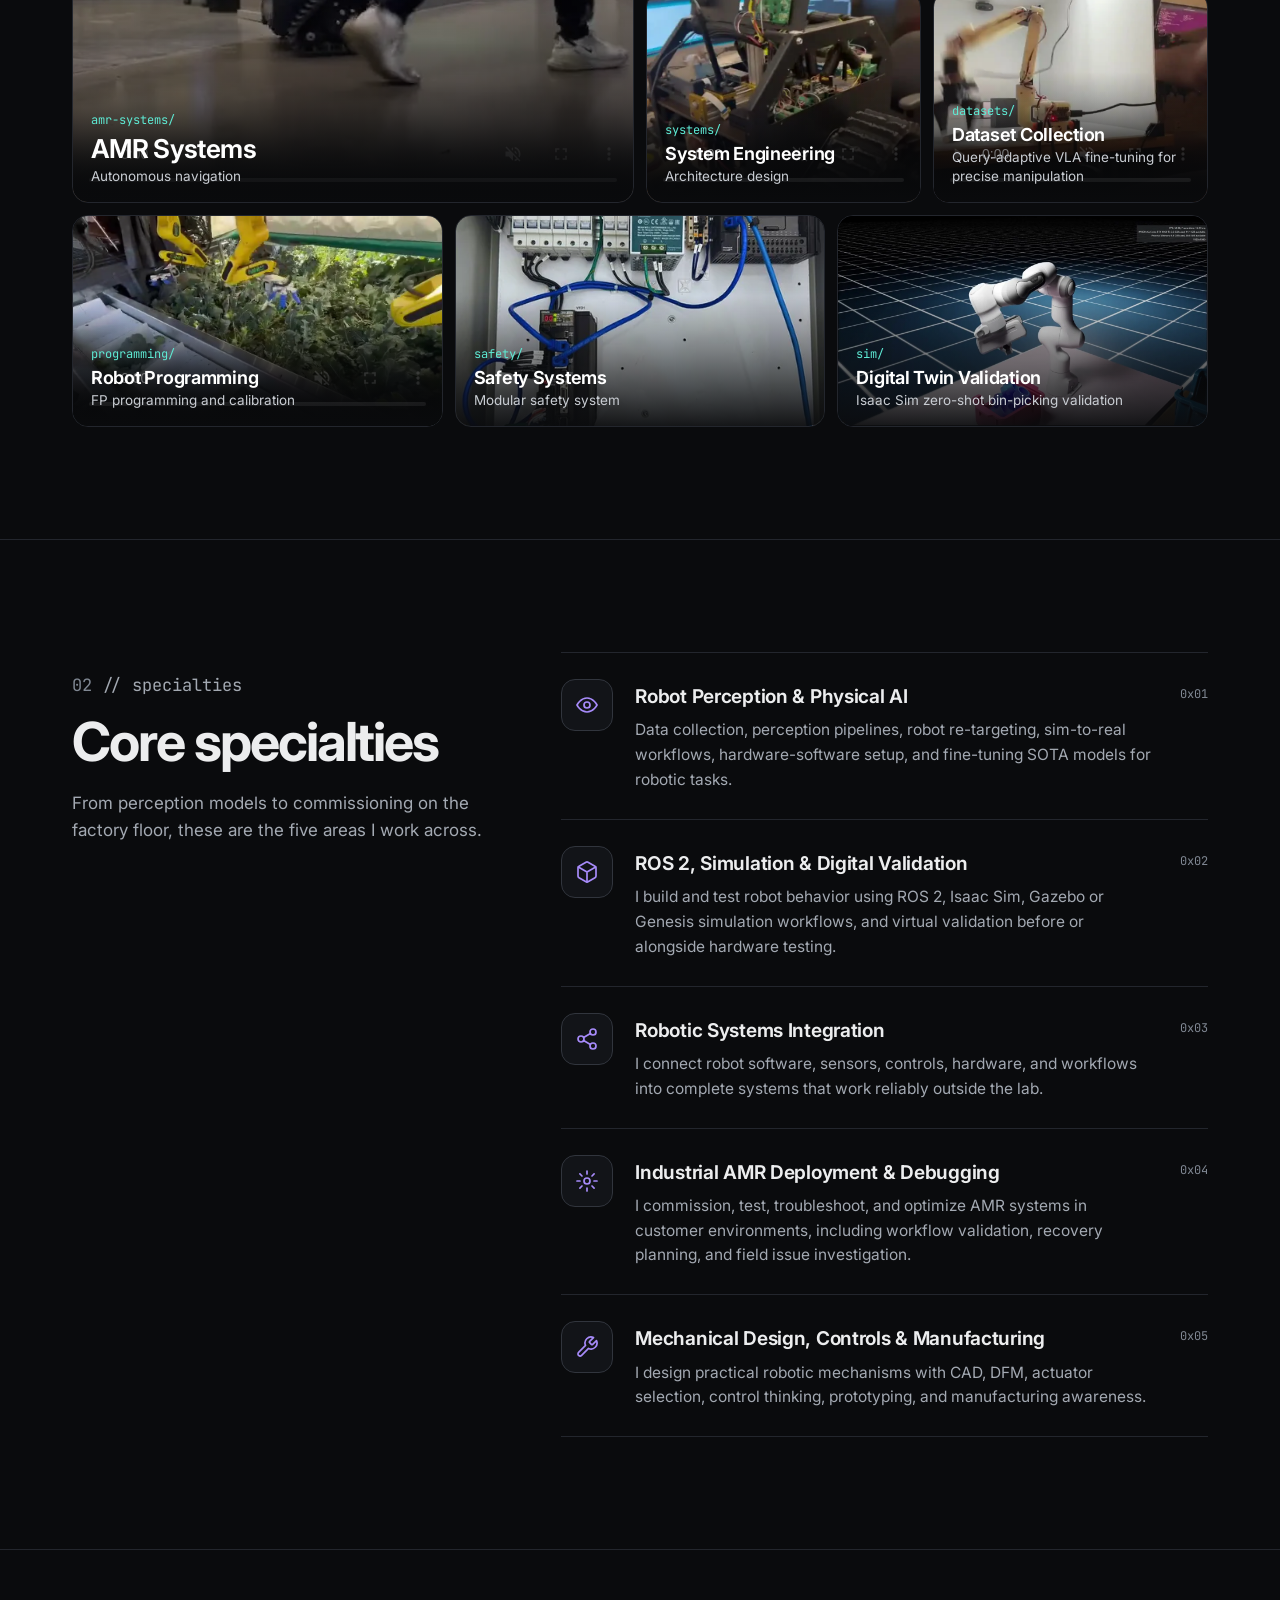
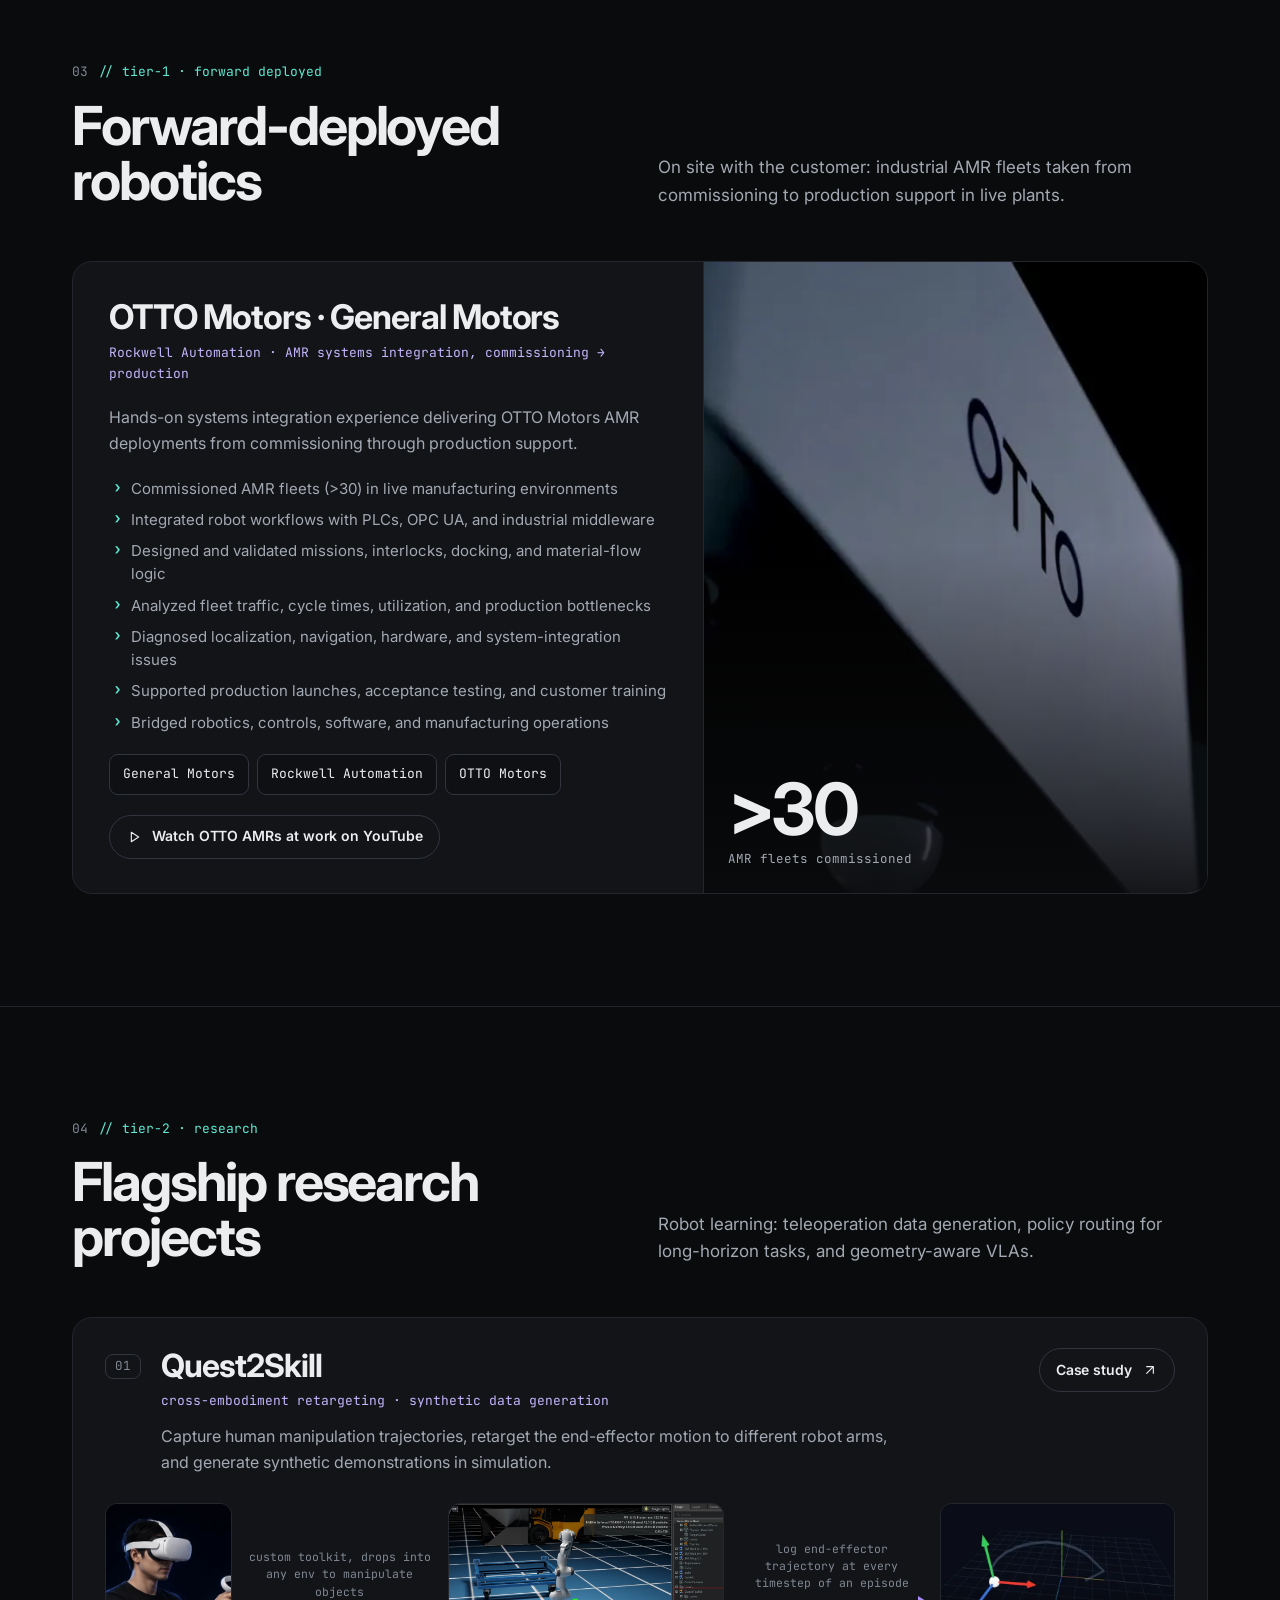
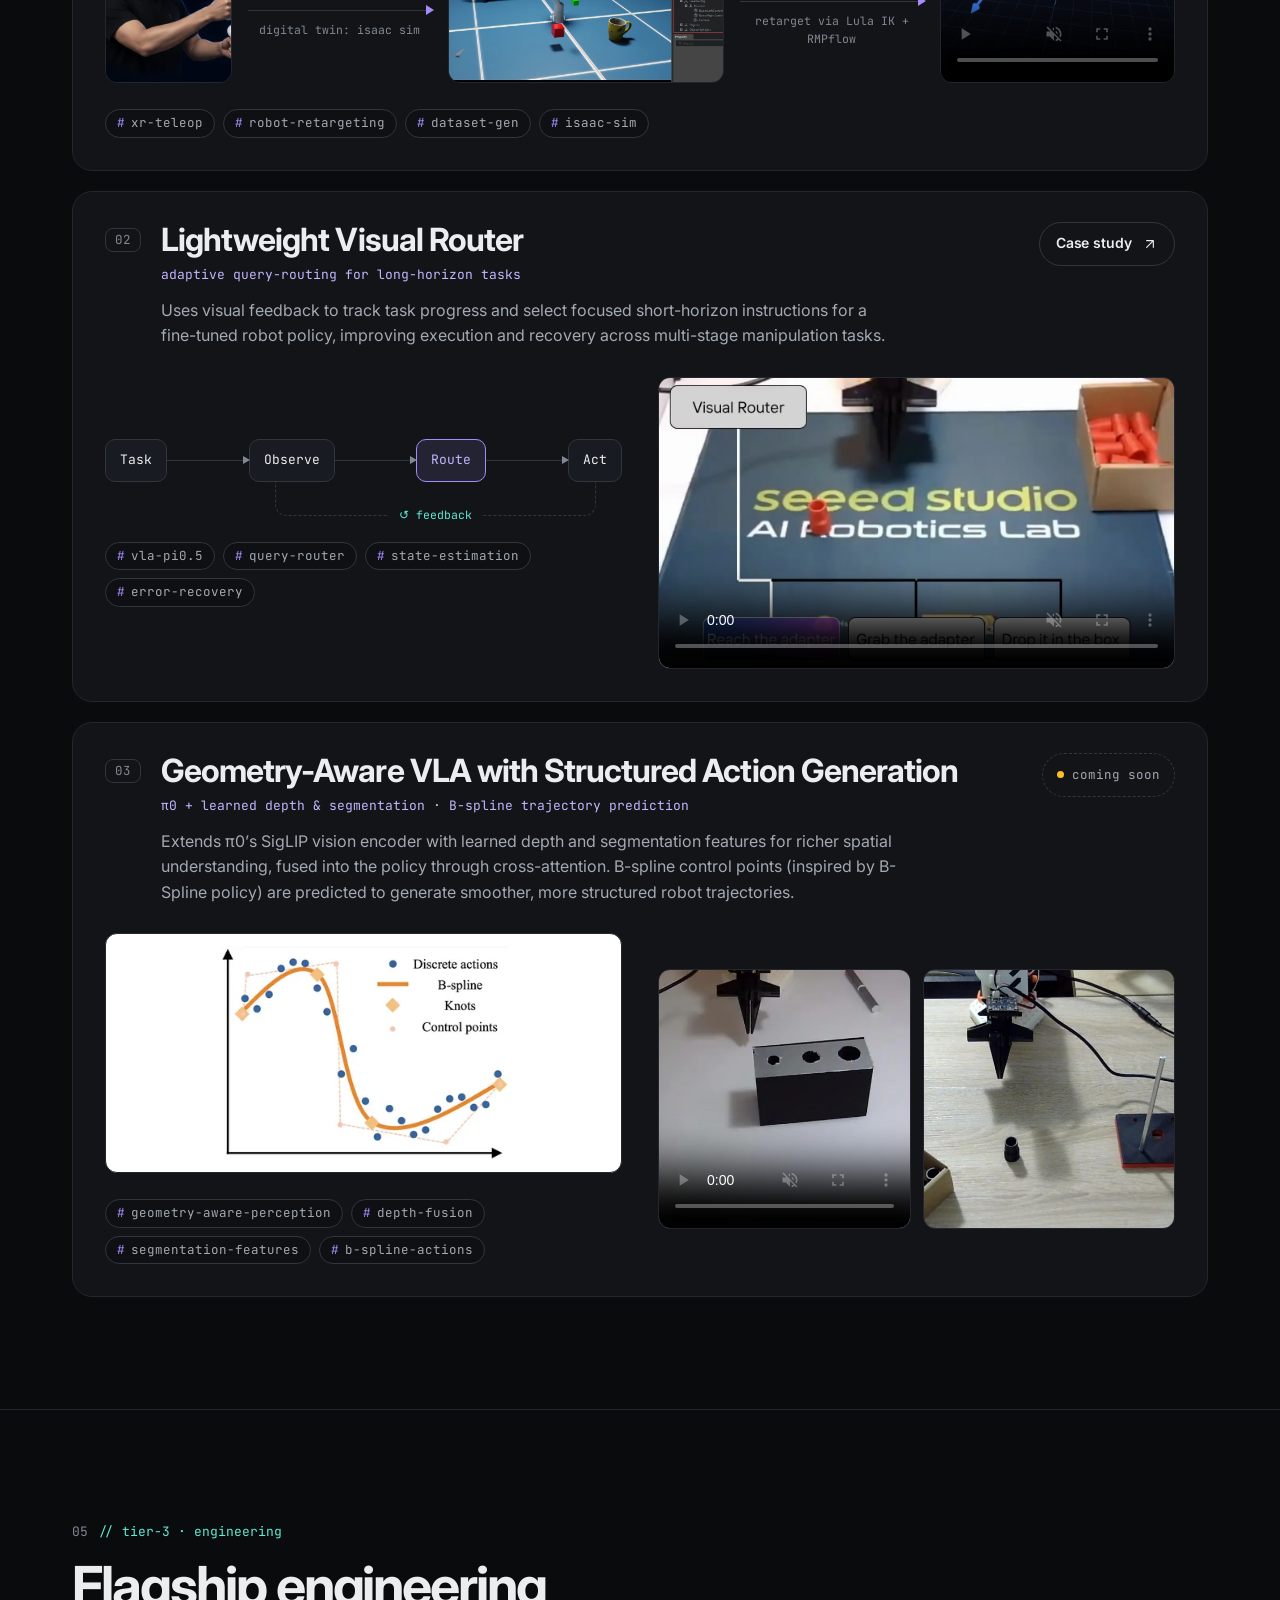
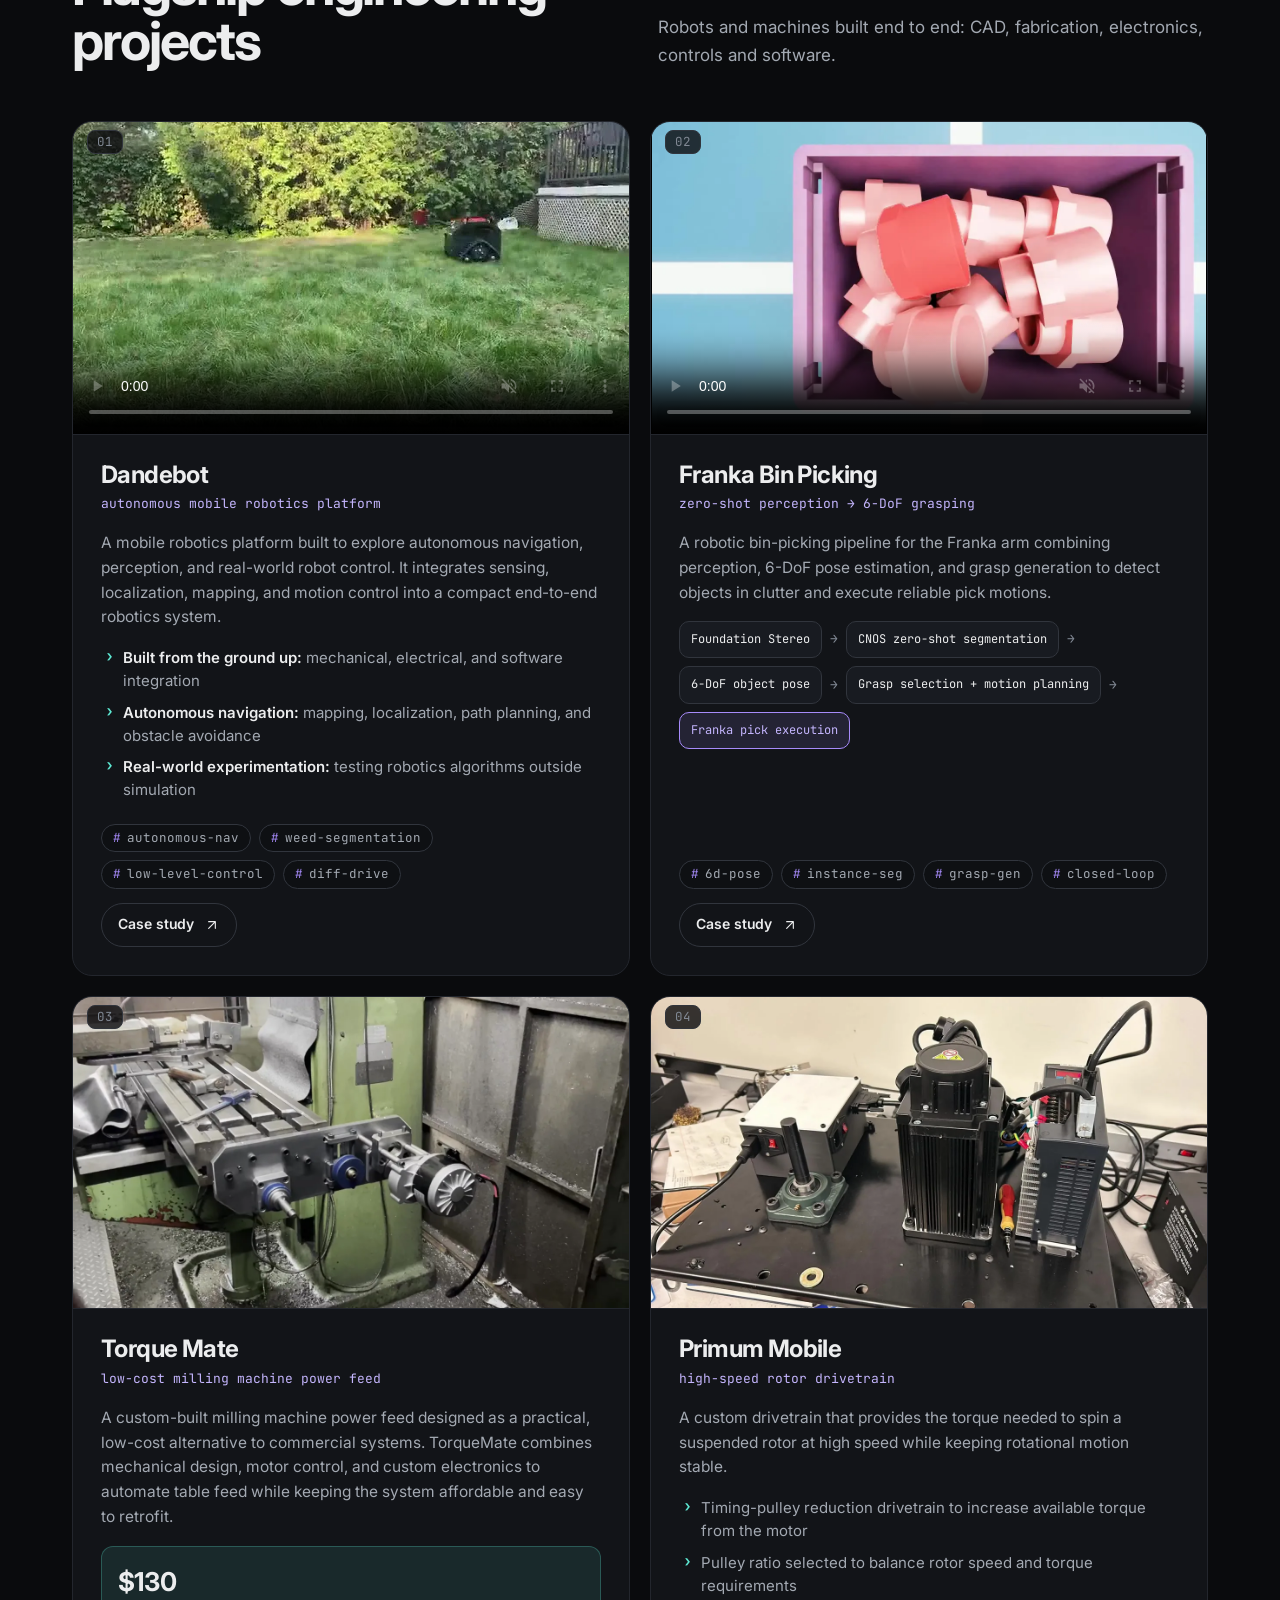
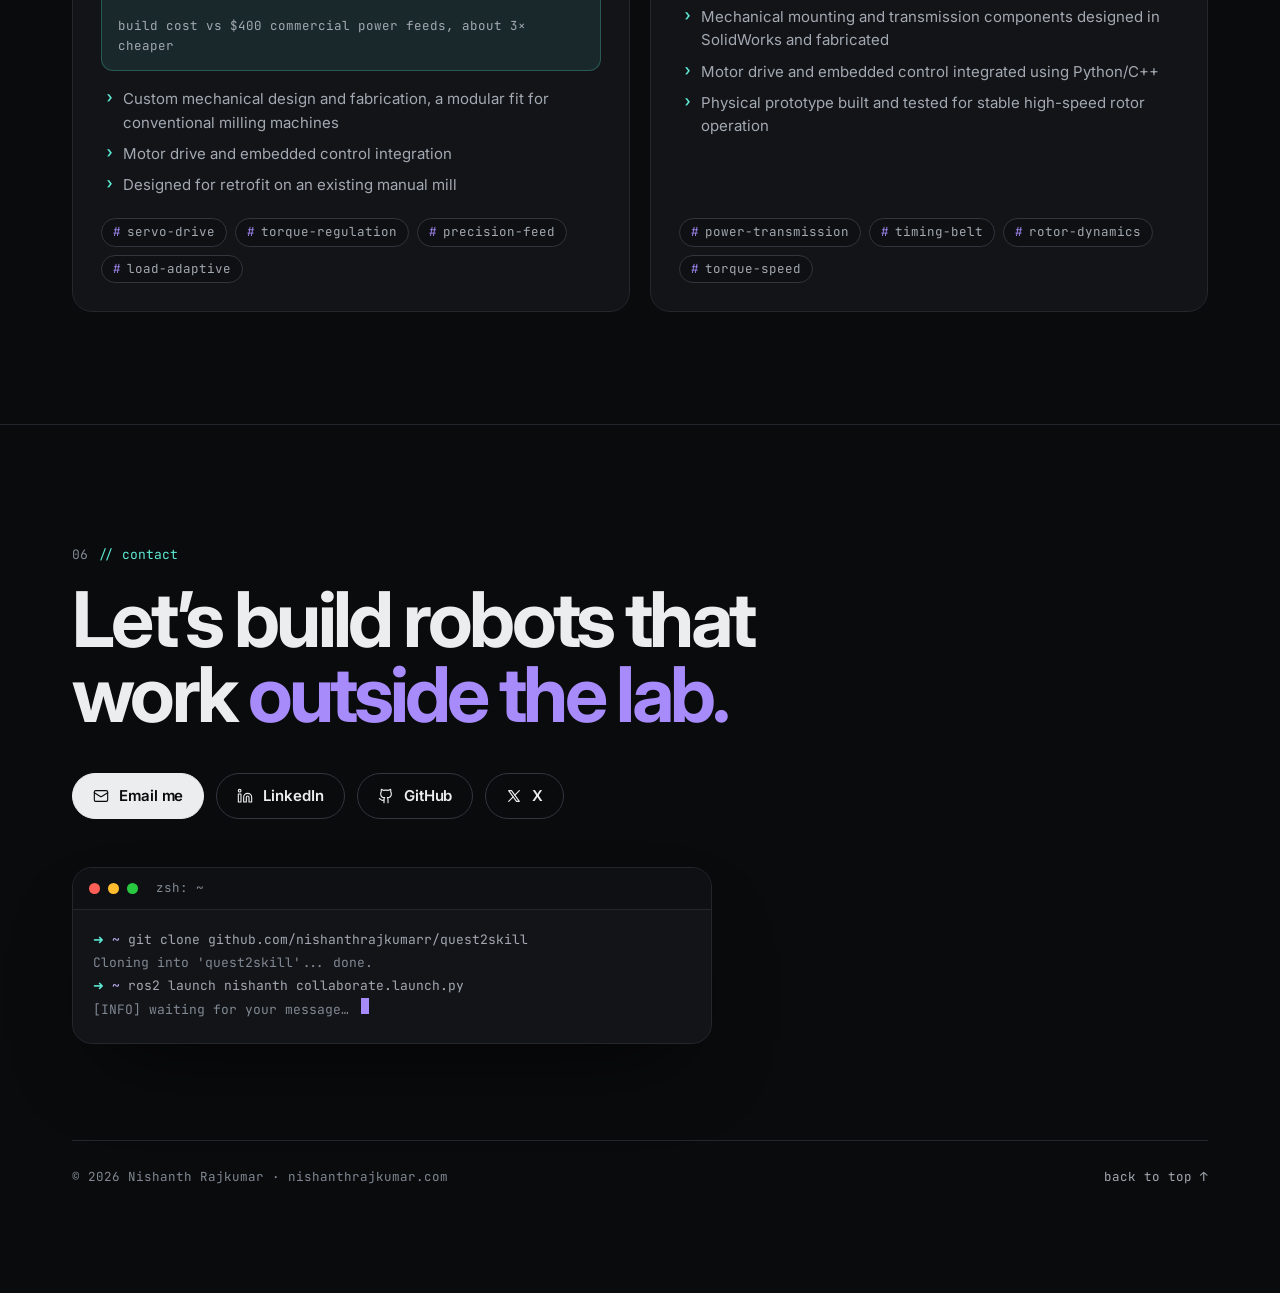
==== commit d41ebcc1: "New headshot; drop the 'forward deployed engineer for robots' line Replaces the portrait cut-out wit" ====
--- a/index.html
+++ b/index.html
@@ -3,14 +3,14 @@
 <meta charset="utf-8">
 <meta name="viewport" content="width=device-width, initial-scale=1, viewport-fit=cover">
 <title>Nishanth Rajkumar — Forward Deployed Engineer, Robotics</title>
-<meta name="description" content="Nishanth Rajkumar, forward deployed engineer for robots. Deploys autonomous industrial AMRs at Rockwell Automation, from commissioning to production, and builds robot perception, simulation and integration systems.">
+<meta name="description" content="Nishanth Rajkumar, Forward Deployed Engineer · Robotics. Deploys autonomous industrial AMRs at Rockwell Automation, from commissioning to production, and builds robot perception, simulation and integration systems.">
 <link rel="canonical" href="https://nishanthrajkumar.com/">
 <meta name="theme-color" content="#0A0B0D">
 <meta name="color-scheme" content="dark">
 <meta property="og:type" content="website">
 <meta property="og:site_name" content="Nishanth Rajkumar">
 <meta property="og:title" content="Nishanth Rajkumar — Forward Deployed Engineer, Robotics">
-<meta property="og:description" content="Nishanth Rajkumar, forward deployed engineer for robots. Deploys autonomous industrial AMRs at Rockwell Automation, from commissioning to production, and builds robot perception, simulation and integration systems.">
+<meta property="og:description" content="Nishanth Rajkumar, Forward Deployed Engineer · Robotics. Deploys autonomous industrial AMRs at Rockwell Automation, from commissioning to production, and builds robot perception, simulation and integration systems.">
 <meta property="og:url" content="https://nishanthrajkumar.com/">
 <meta property="og:image" content="https://nishanthrajkumar.com/img/og-card.jpg">
 <meta property="og:image:width" content="1200">
@@ -65,7 +65,7 @@
 <li class="role">Simulation</li>
 <li class="role">Systems Integration</li>
 </ul>
-<p class="lede">I’m a <strong>forward deployed engineer</strong> for robots. As a systems engineer at <strong>Rockwell Automation</strong>, I deploy fully autonomous industrial AMRs for material handling at Fortune 500 companies like <strong>GM</strong> and <strong>Nissan</strong>, on site from commissioning through production.</p>
+<p class="lede">I’m a systems engineer at <strong>Rockwell Automation</strong>, where I deploy fully autonomous industrial AMRs for material handling at Fortune 500 companies like <strong>GM</strong> and <strong>Nissan</strong>, on site from commissioning through production.</p>
 <p class="lede">I also build robotic systems that connect mechanical design, controls, ROS, simulation, perception, and real-world deployment.</p>
 <div class="cta">
 <a class="btn btn-primary" href="#projects">View projects <svg class="i i-sm" viewBox="0 0 24 24" aria-hidden="true"><path d="M12 5v14M19 12l-7 7-7-7"></path></svg></a>
@@ -75,7 +75,7 @@
 
 <div class="window">
 <div class="window-bar"><span class="dot r"></span><span class="dot y"></span><span class="dot g"></span><span class="window-title">nishanth@lab: ~/profile.yaml</span></div>
-<div class="portrait"><img src="img/home-portrait.webp" alt="Portrait of Nishanth Rajkumar" width="615" height="615"></div>
+<div class="portrait portrait-photo"><img src="img/home-photo.webp" alt="Portrait of Nishanth Rajkumar" width="1086" height="1448"></div>
 <div class="code" aria-label="Profile summary">
 <div class="line"><span class="ln">1</span><span class="c"># profile.yaml</span></div>
 <div class="line"><span class="ln">2</span><span class="k">role:</span><span class="s">Forward Deployed Engineer · Robotics</span></div>
--- a/site.css
+++ b/site.css
@@ -465,3 +465,8 @@
 .fig-link { display: block; color: inherit; }
 .fig-link:hover .frame { border-color: var(--accent); }
 @media (prefers-reduced-motion: reduce) { .tile video { transition: none; } }
+
+/* ---------- headshot in the profile card ---------- */
+.portrait.portrait-photo { height: 420px; background: #2A2C30; background-image: none; }
+.portrait.portrait-photo img { width: 100%; height: 100%; object-fit: cover; object-position: 50% 28%; }
+@media (max-width: 600px) { .portrait.portrait-photo { height: 340px; } }
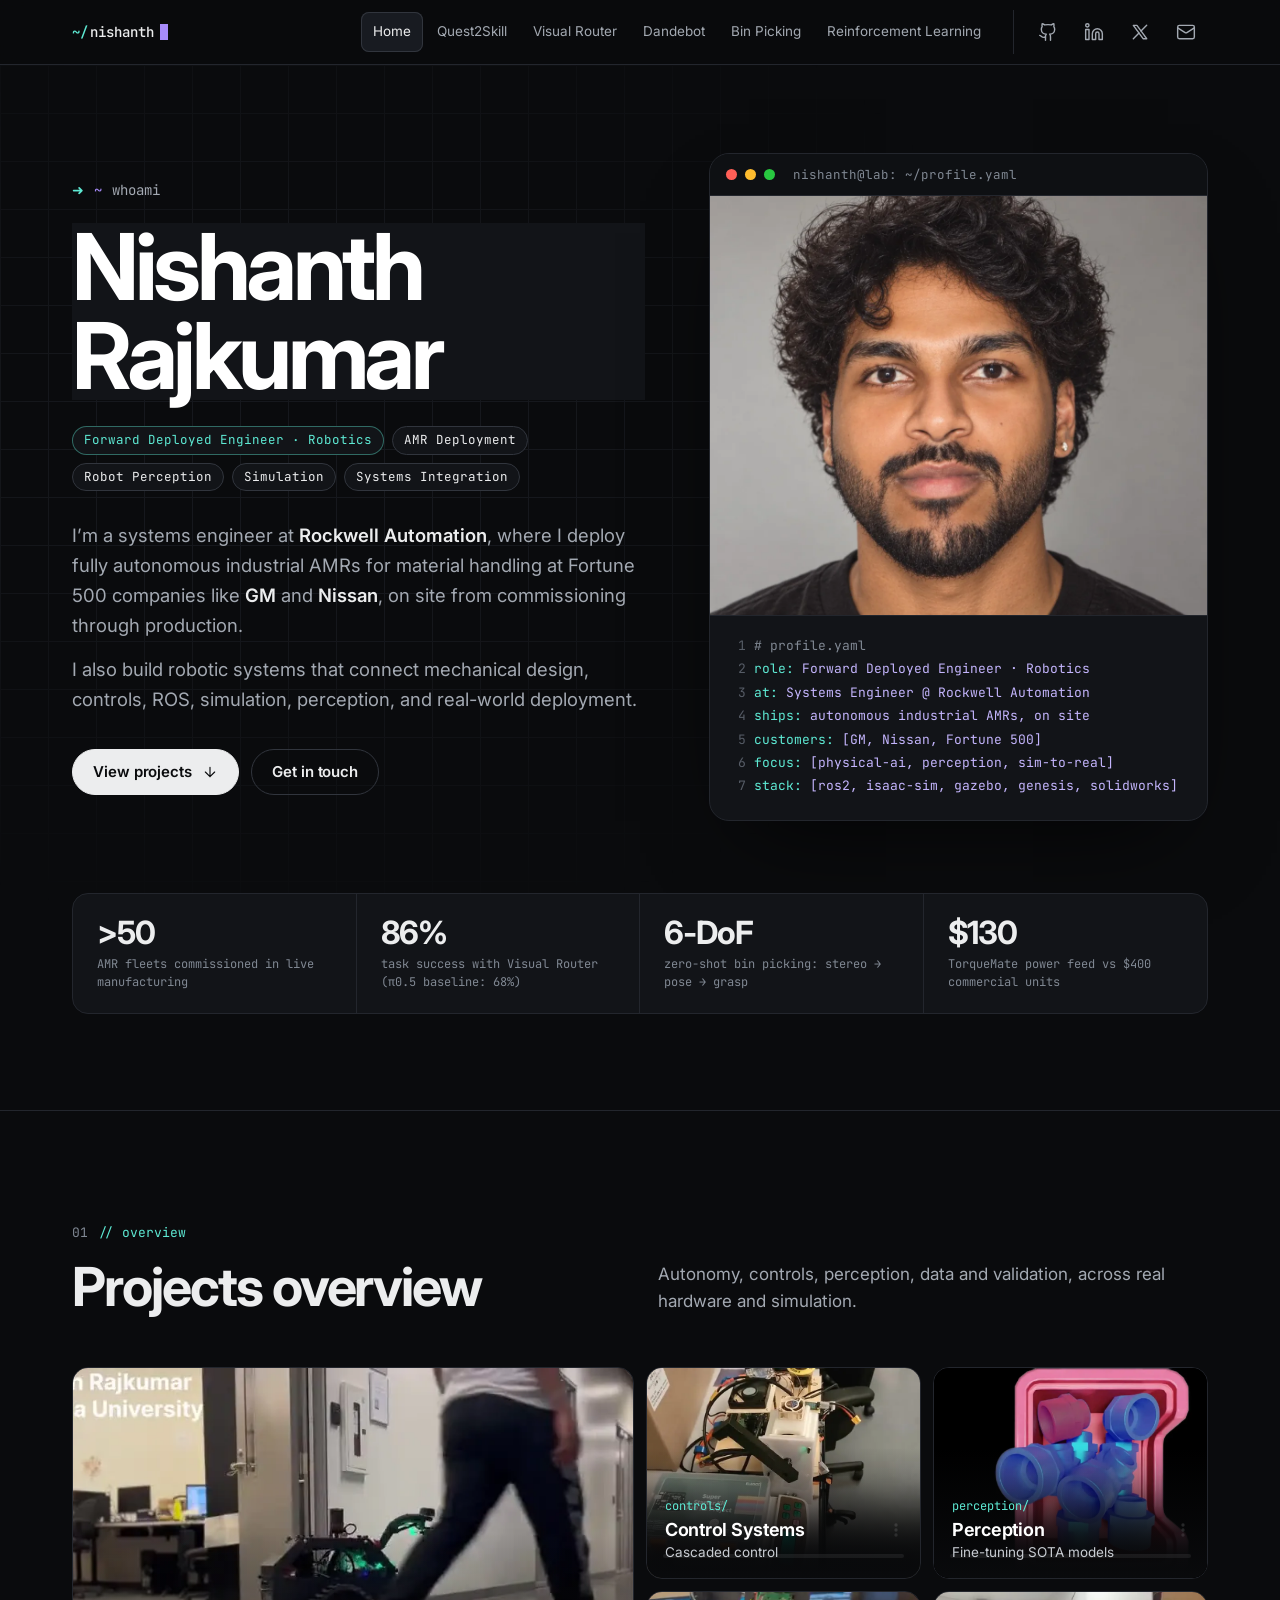
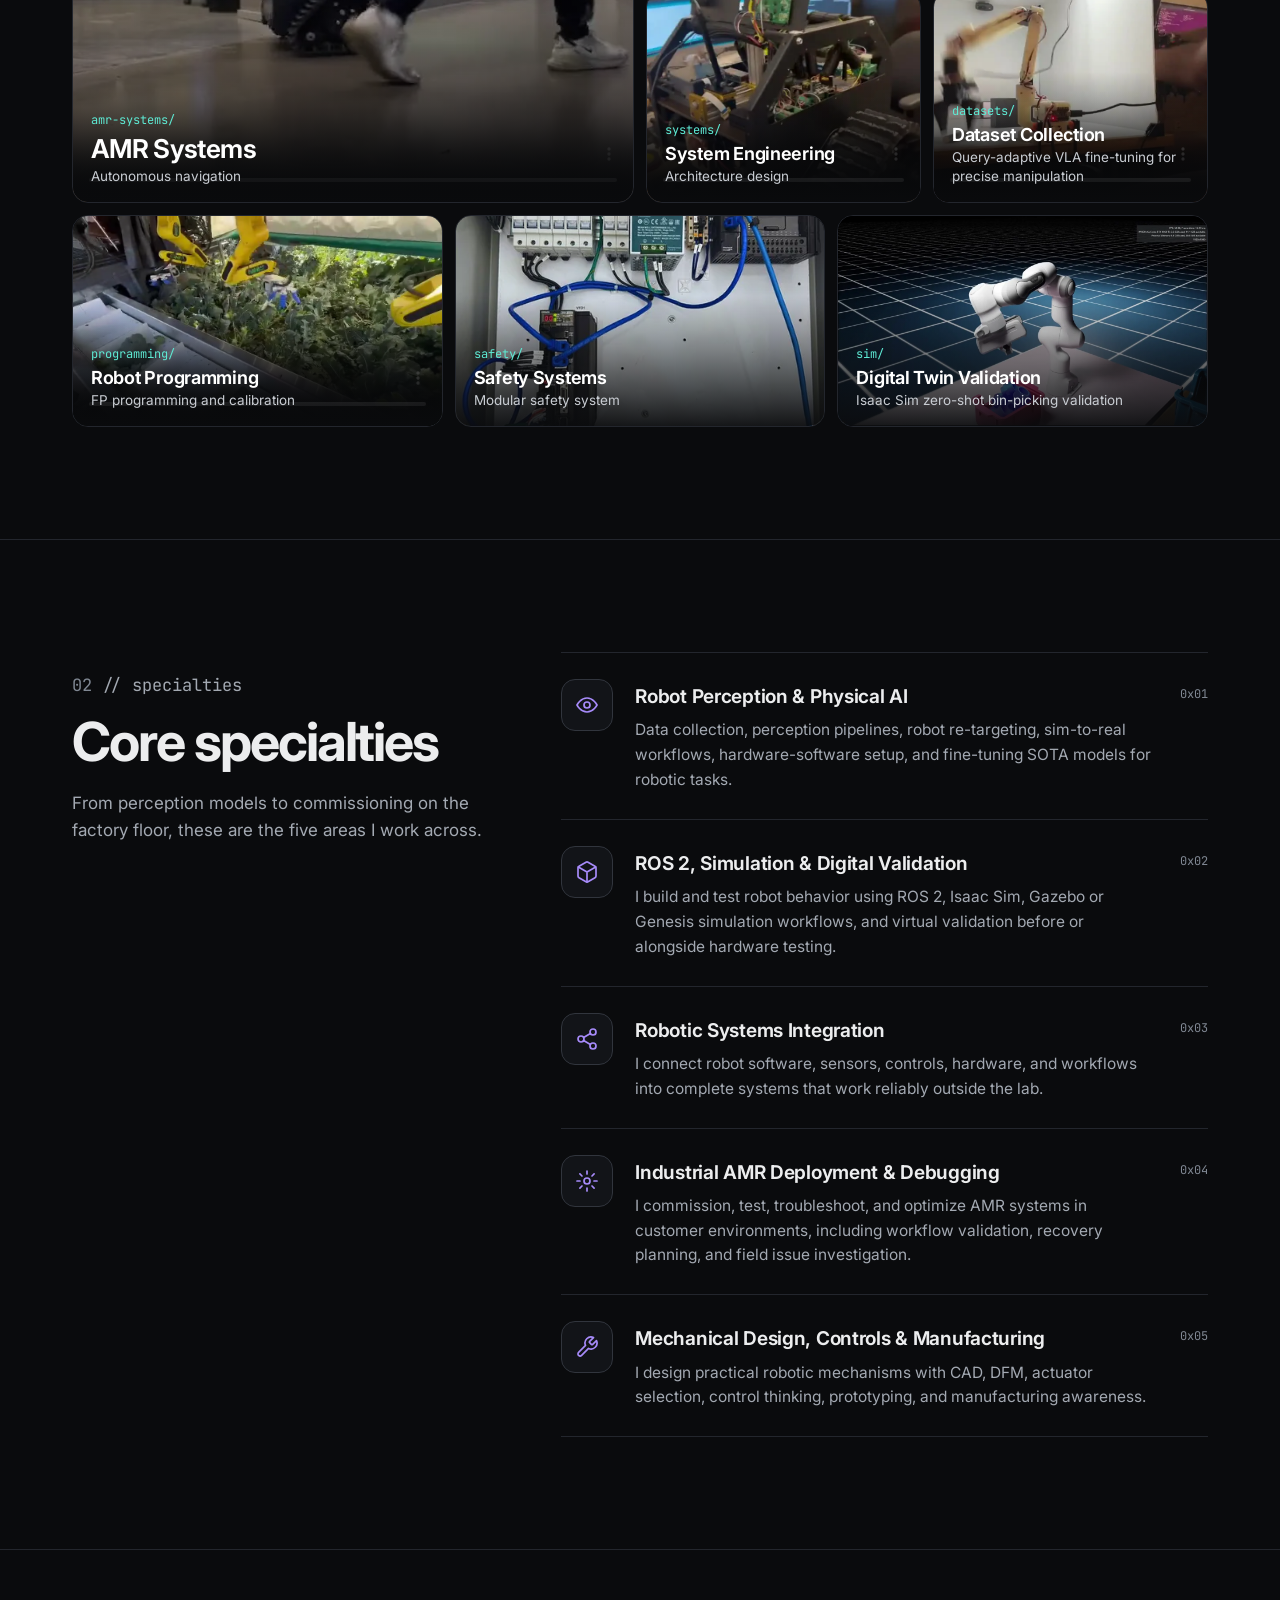
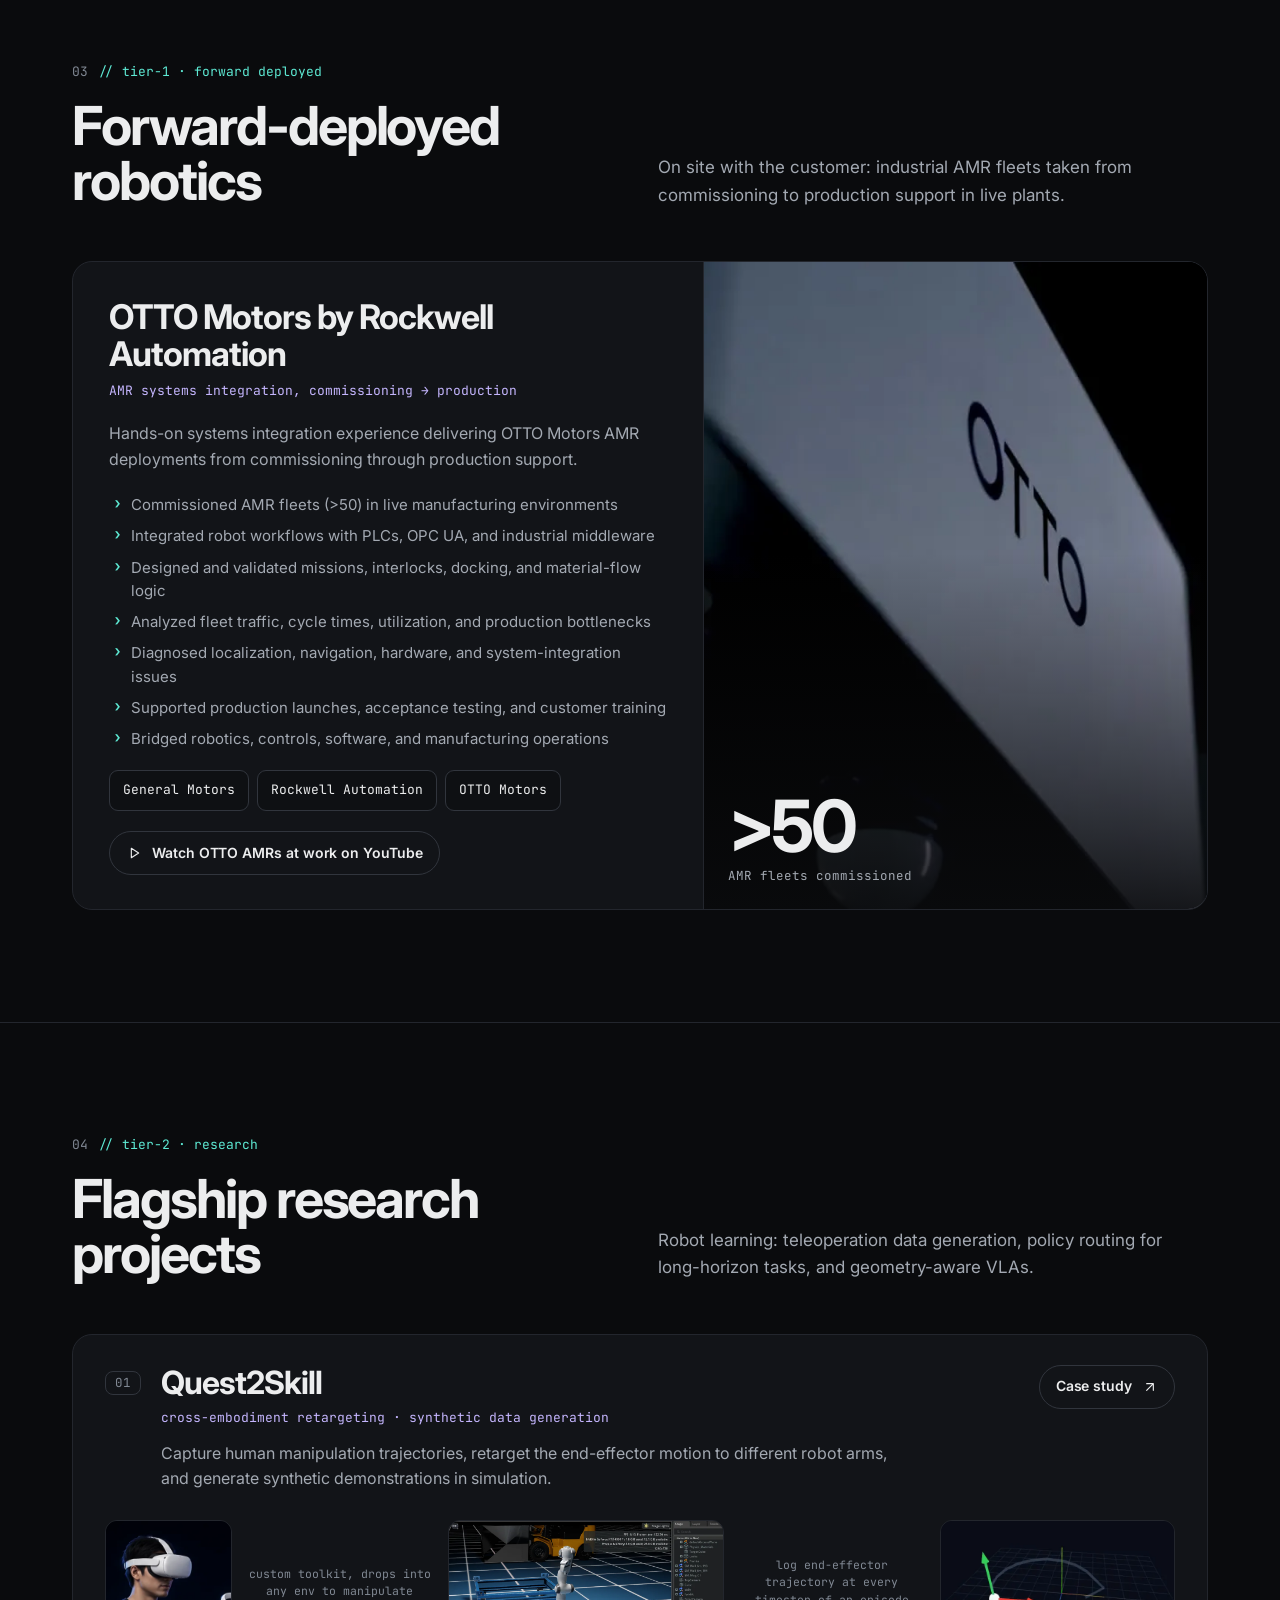
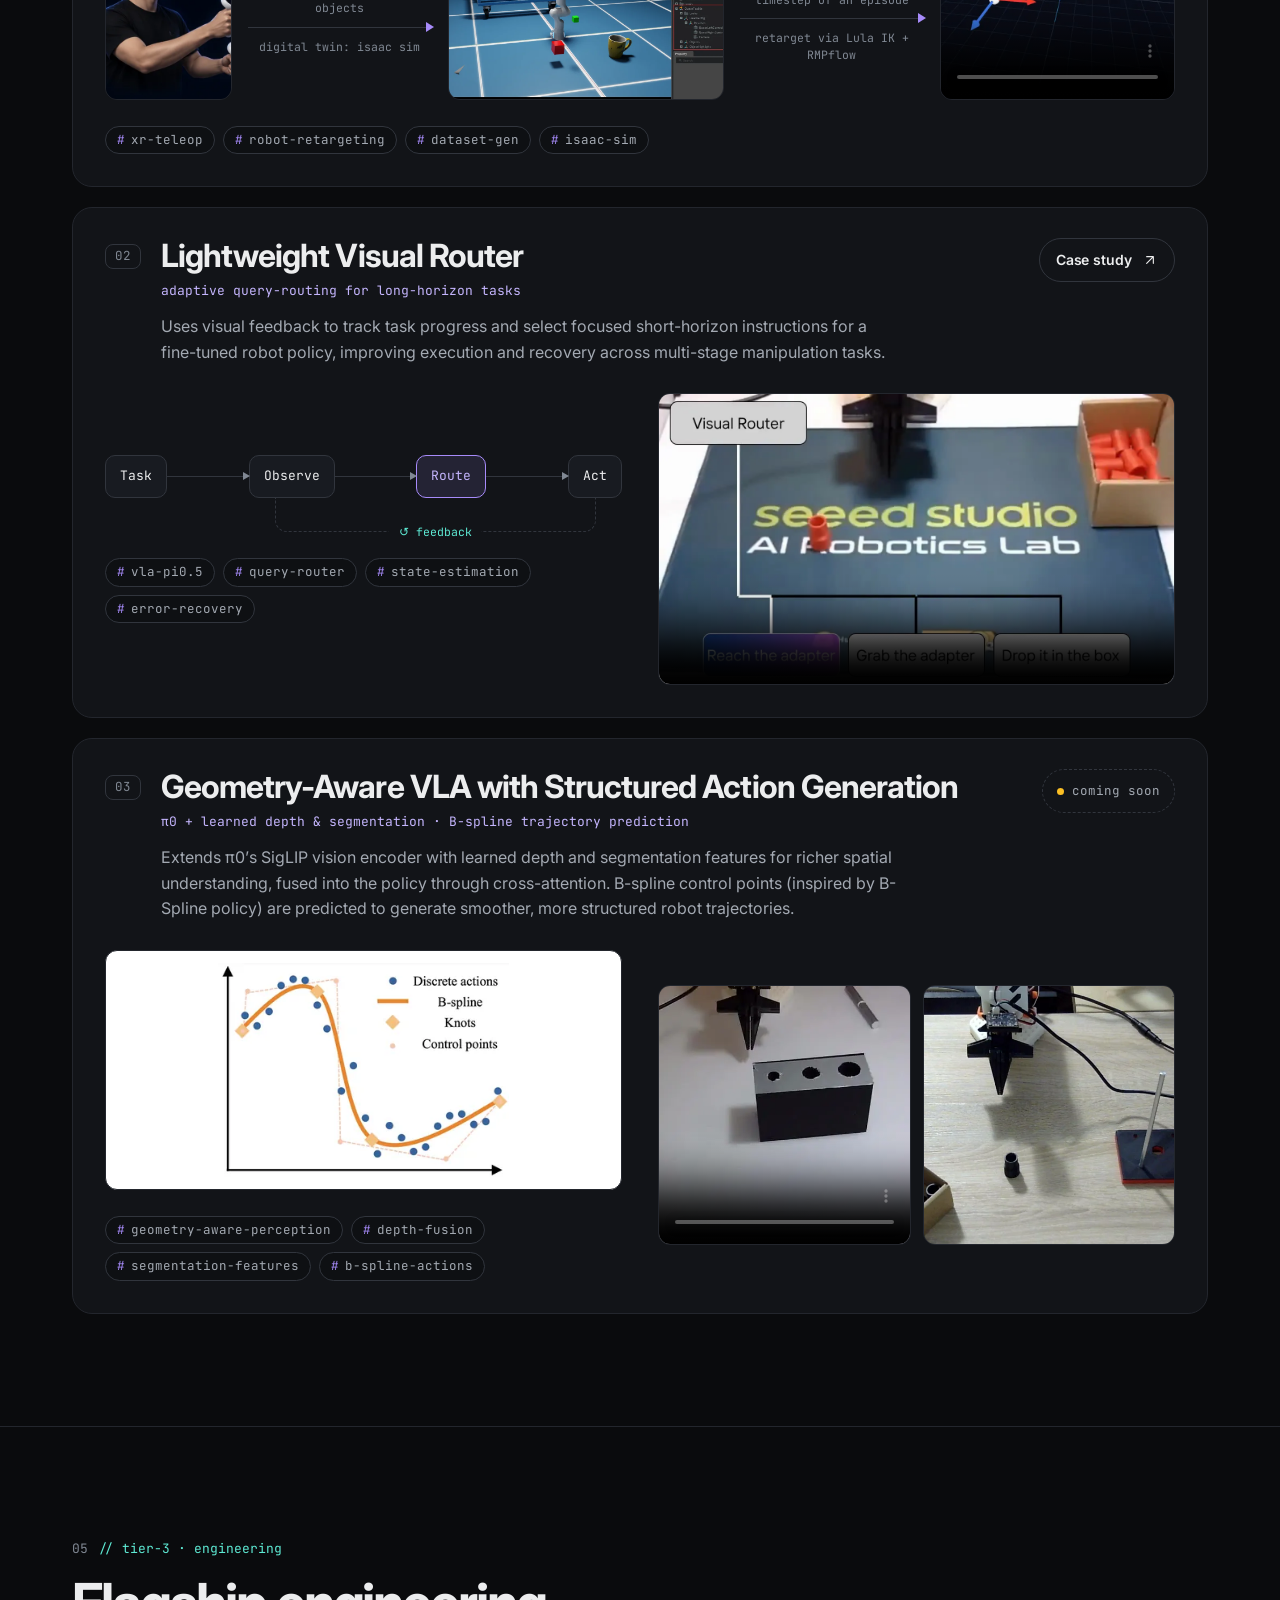
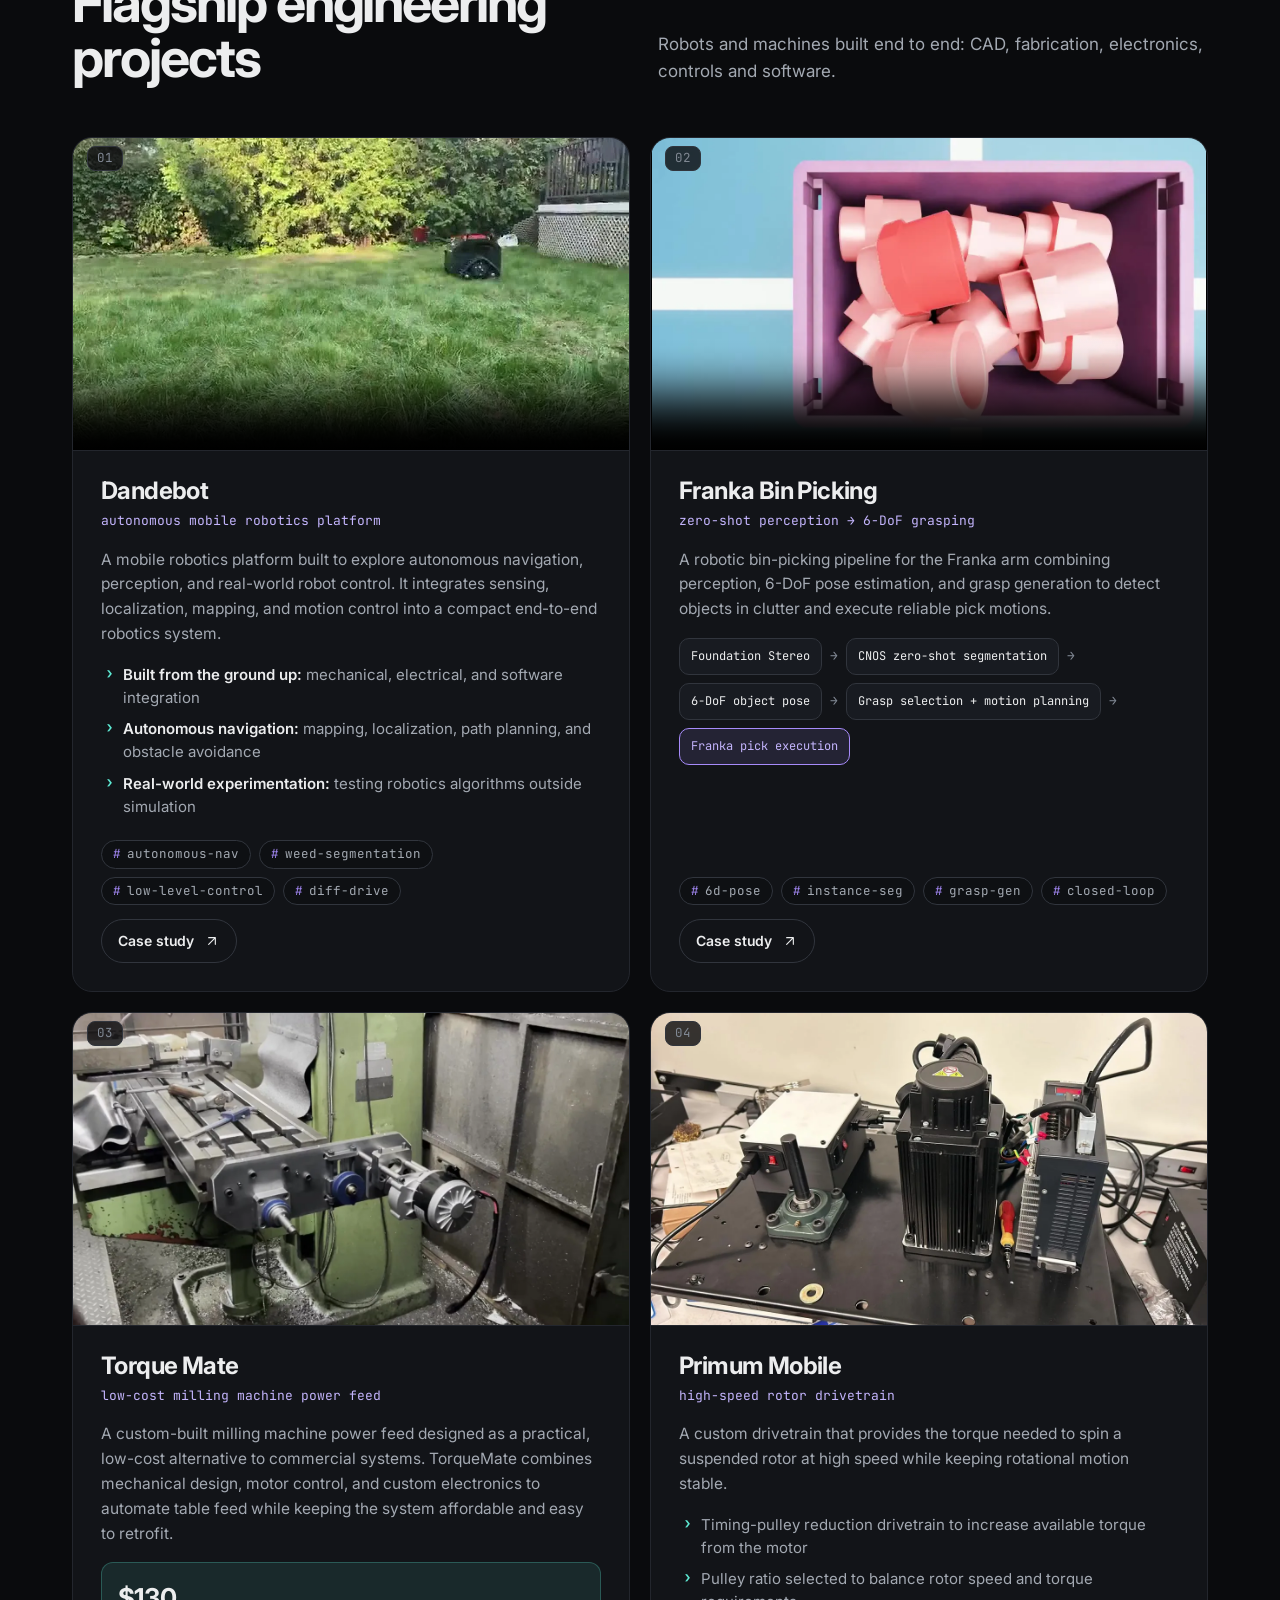
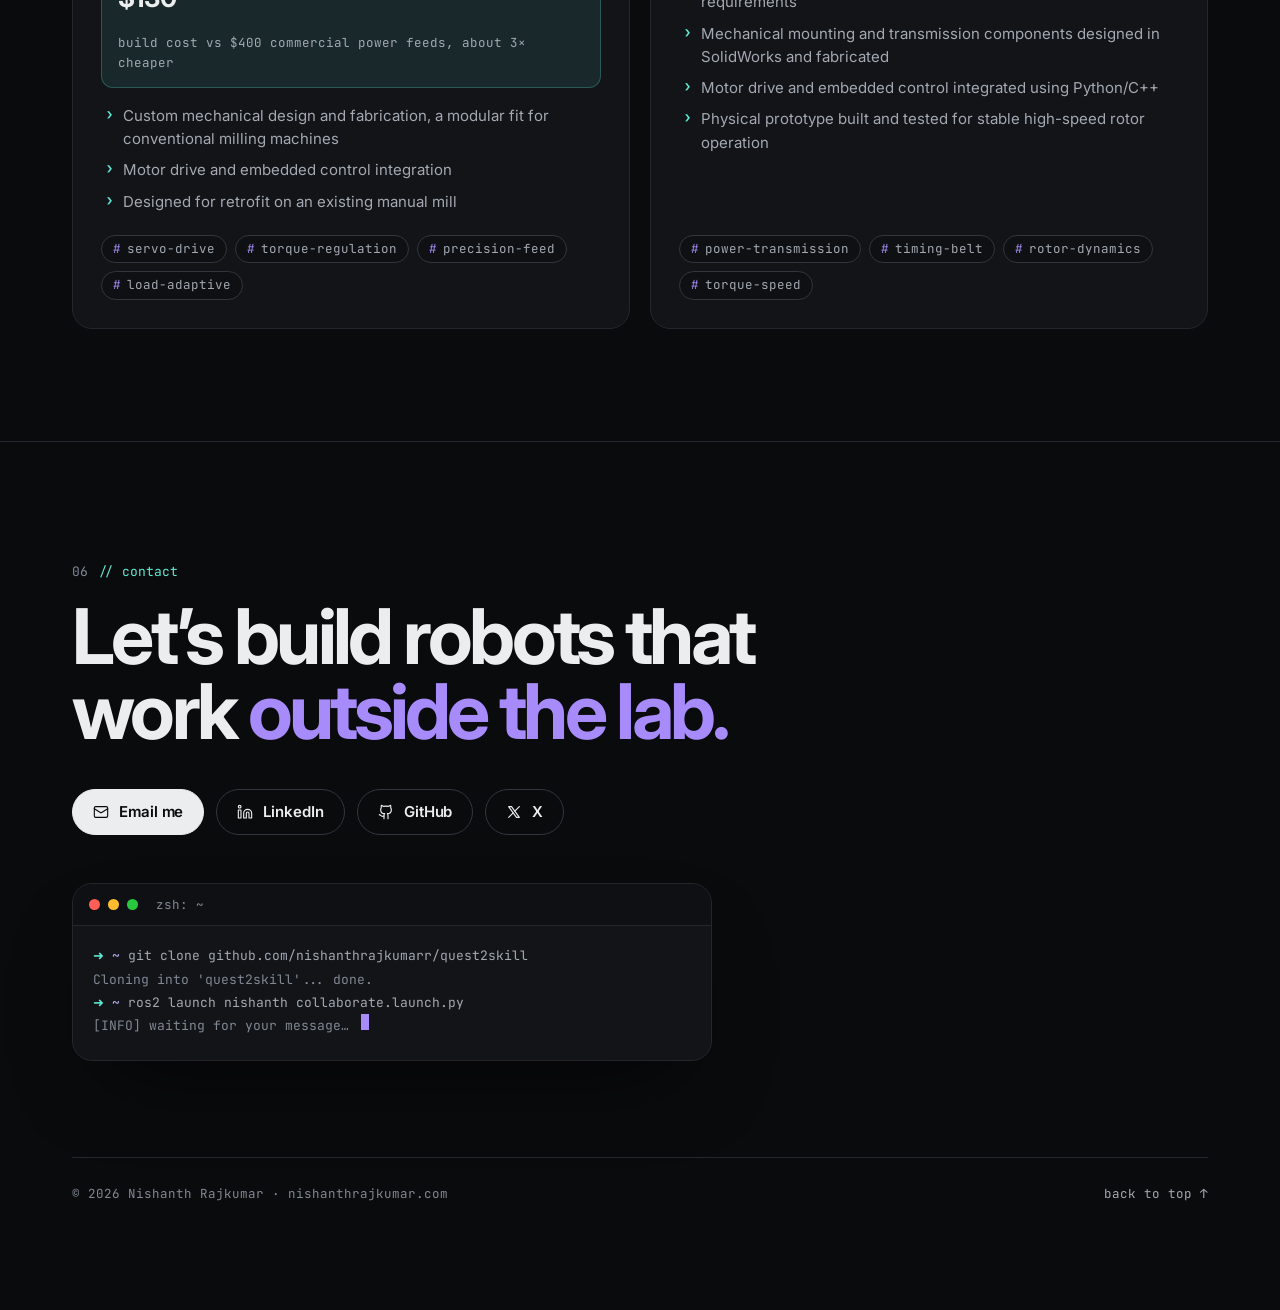
==== commit ceb0891d: "Deployment card: OTTO Motors by Rockwell Automation, >50 AMR fleets Co-Authored-By: Claude Opus 5.5 " ====
--- a/index.html
+++ b/index.html
@@ -90,7 +90,7 @@
 
 <div class="wrap">
 <dl class="stats">
-<div class="stat"><dt>AMR fleets commissioned in live manufacturing</dt><dd>&gt;30</dd></div>
+<div class="stat"><dt>AMR fleets commissioned in live manufacturing</dt><dd>&gt;50</dd></div>
 <div class="stat"><dt>task success with Visual Router (π0.5 baseline: 68%)</dt><dd>86%</dd></div>
 <div class="stat"><dt>zero-shot bin picking: stereo → pose → grasp</dt><dd>6-DoF</dd></div>
 <div class="stat"><dt>TorqueMate power feed vs $400 commercial units</dt><dd>$130</dd></div>
@@ -168,10 +168,10 @@
 </div>
 <article class="deploy">
 <div class="deploy-body">
-<div><h3>OTTO Motors · General Motors</h3><p class="proj-sub">Rockwell Automation · AMR systems integration, commissioning → production</p></div>
+<div><h3>OTTO Motors by Rockwell Automation</h3><p class="proj-sub">AMR systems integration, commissioning → production</p></div>
 <p class="lede" style="font-size: 16px">Hands-on systems integration experience delivering OTTO Motors AMR deployments from commissioning through production support.</p>
 <ul class="bullets">
-<li>Commissioned AMR fleets (&gt;30) in live manufacturing environments</li>
+<li>Commissioned AMR fleets (&gt;50) in live manufacturing environments</li>
 <li>Integrated robot workflows with PLCs, OPC UA, and industrial middleware</li>
 <li>Designed and validated missions, interlocks, docking, and material-flow logic</li>
 <li>Analyzed fleet traffic, cycle times, utilization, and production bottlenecks</li>
@@ -186,7 +186,7 @@
 </div>
 <div class="deploy-media">
 <img src="img/otto-amr.webp" alt="Close-up of an OTTO autonomous mobile robot" width="1280" height="720" loading="lazy">
-<div class="big"><b>&gt;30</b><span>AMR fleets commissioned</span></div>
+<div class="big"><b>&gt;50</b><span>AMR fleets commissioned</span></div>
 </div>
 </article>
 </div>
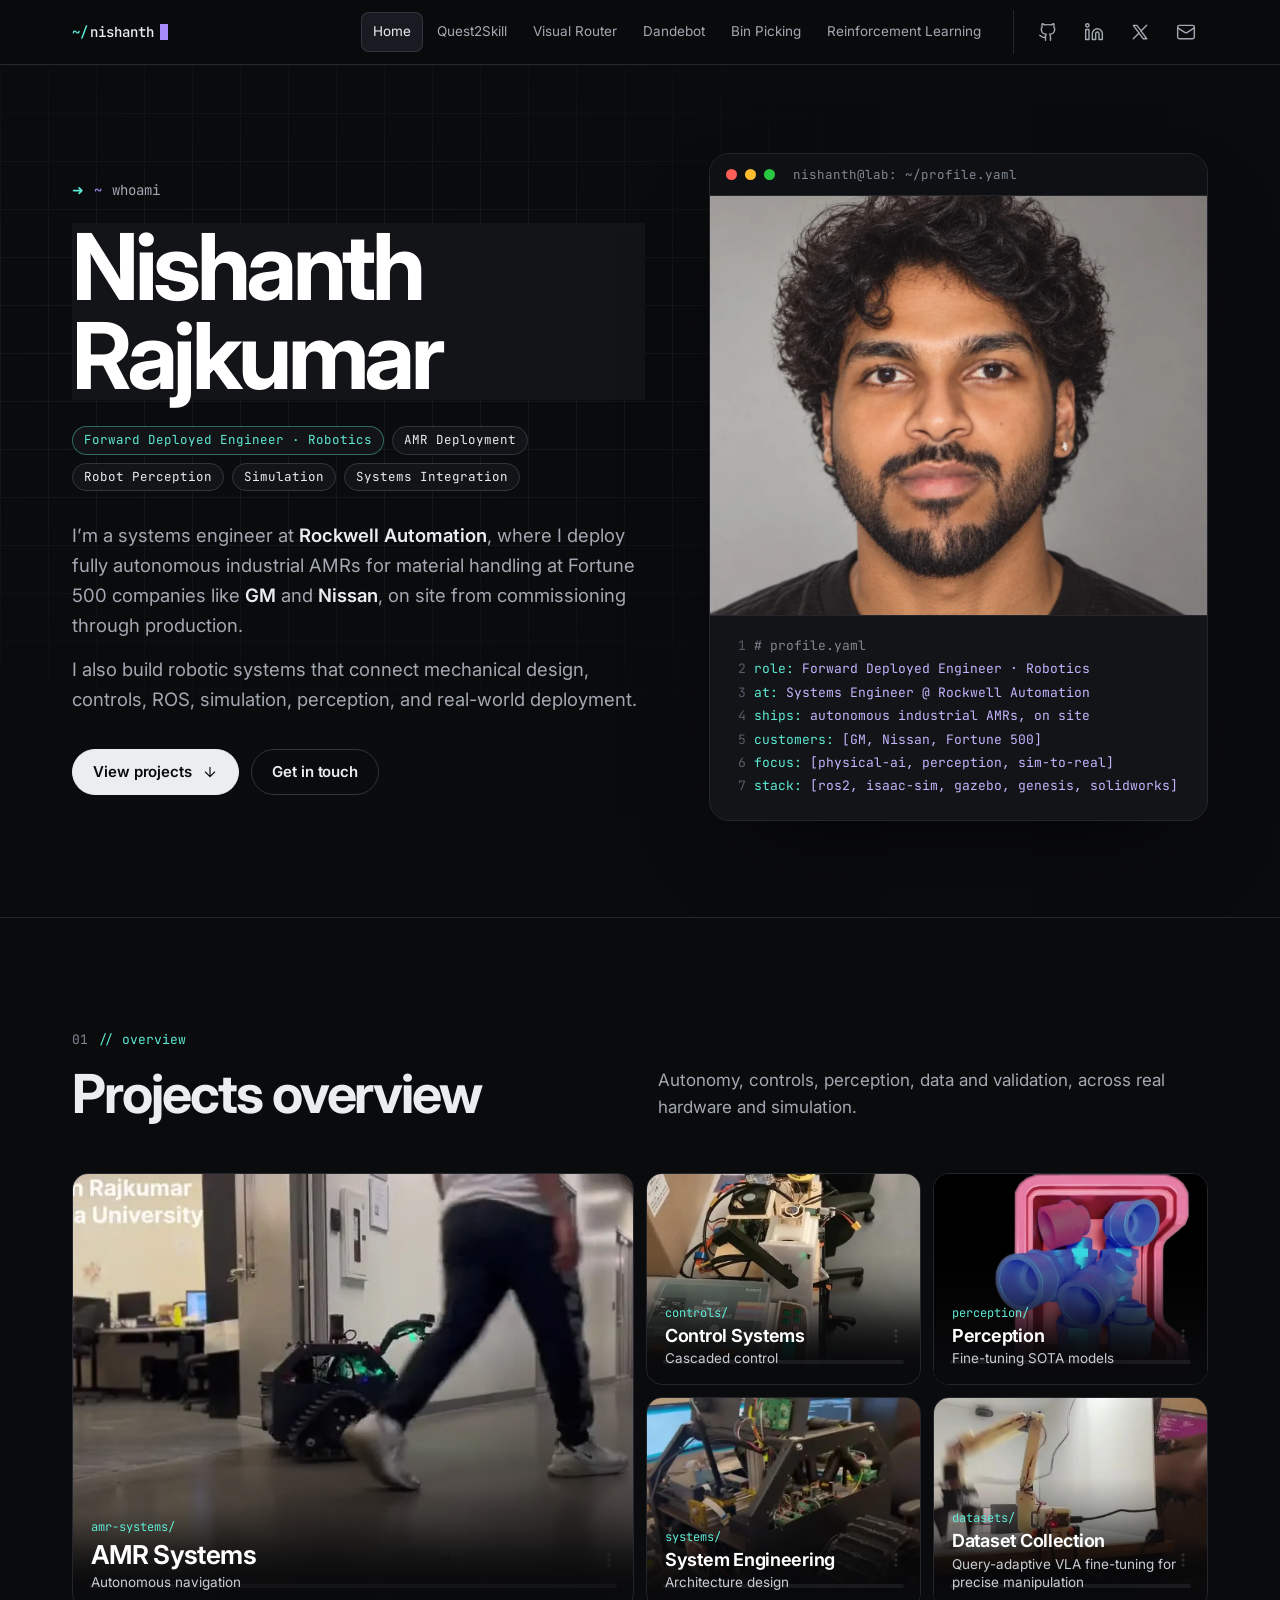
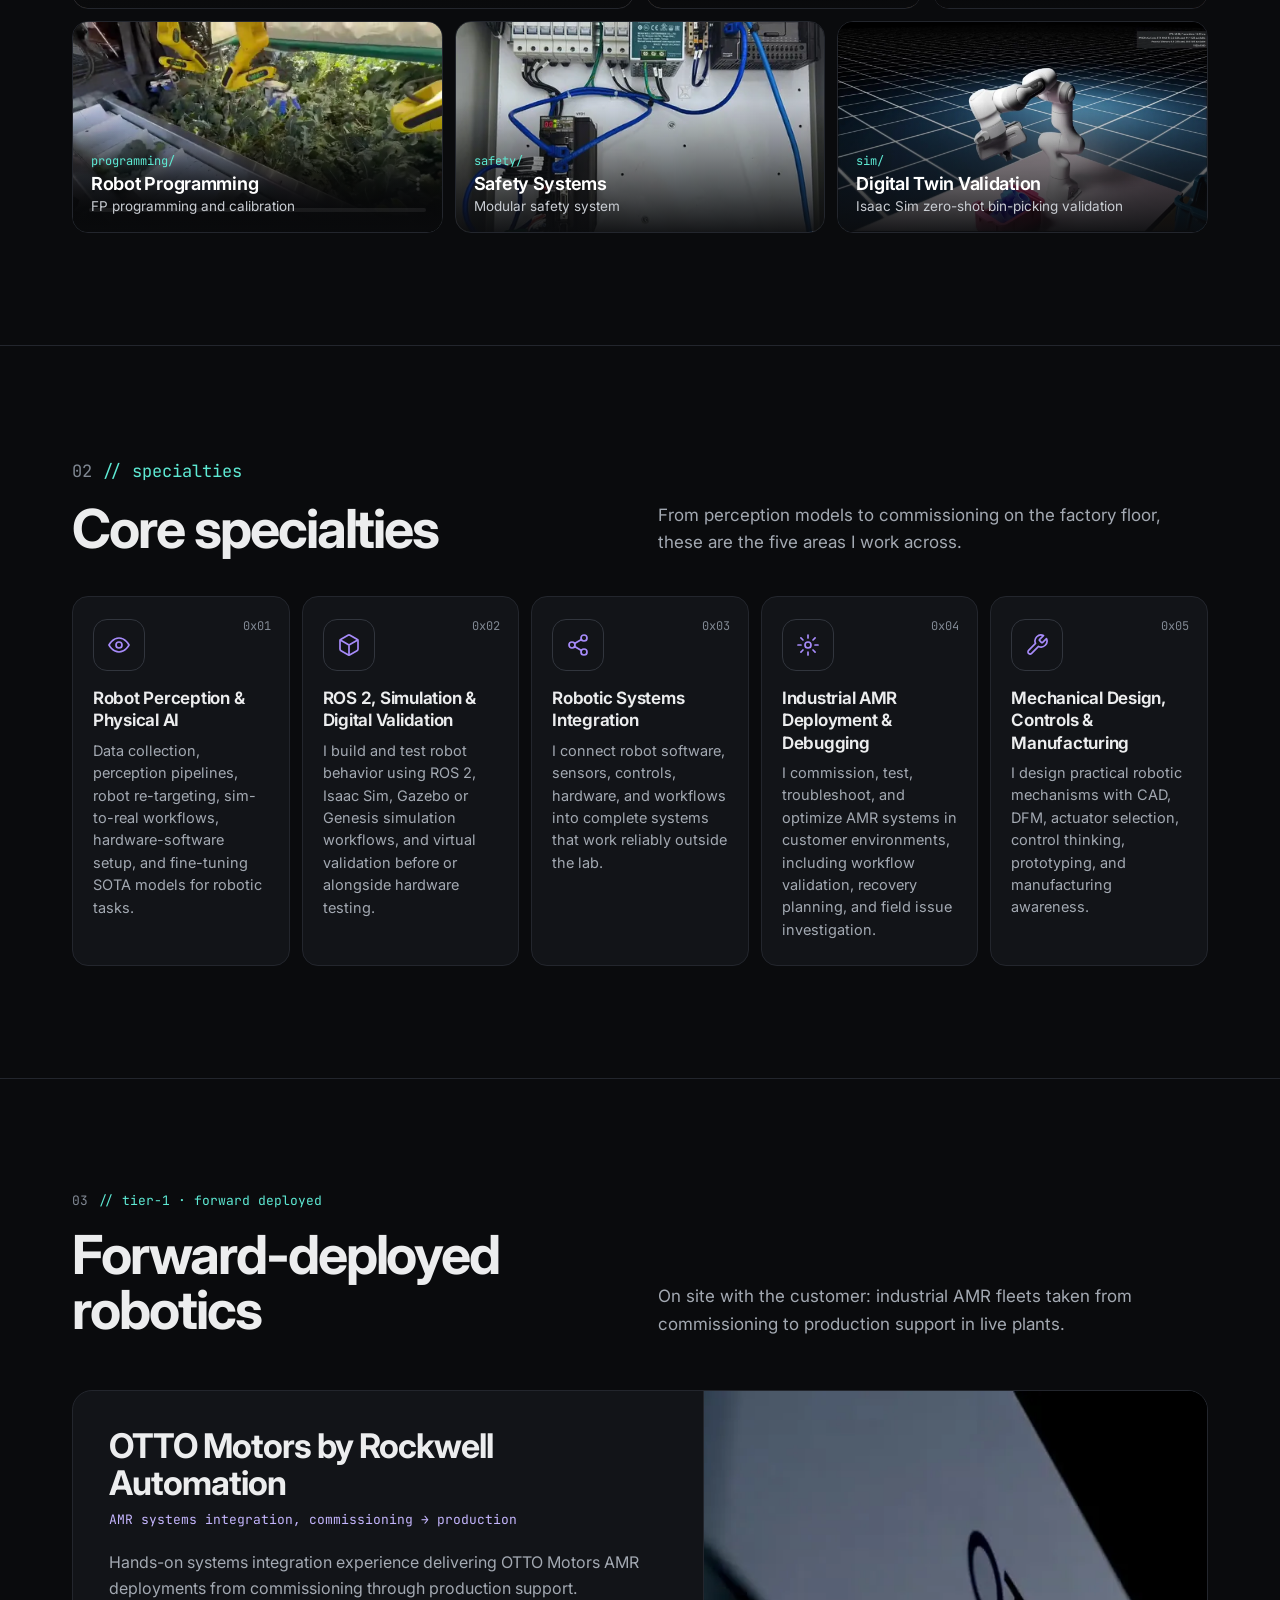
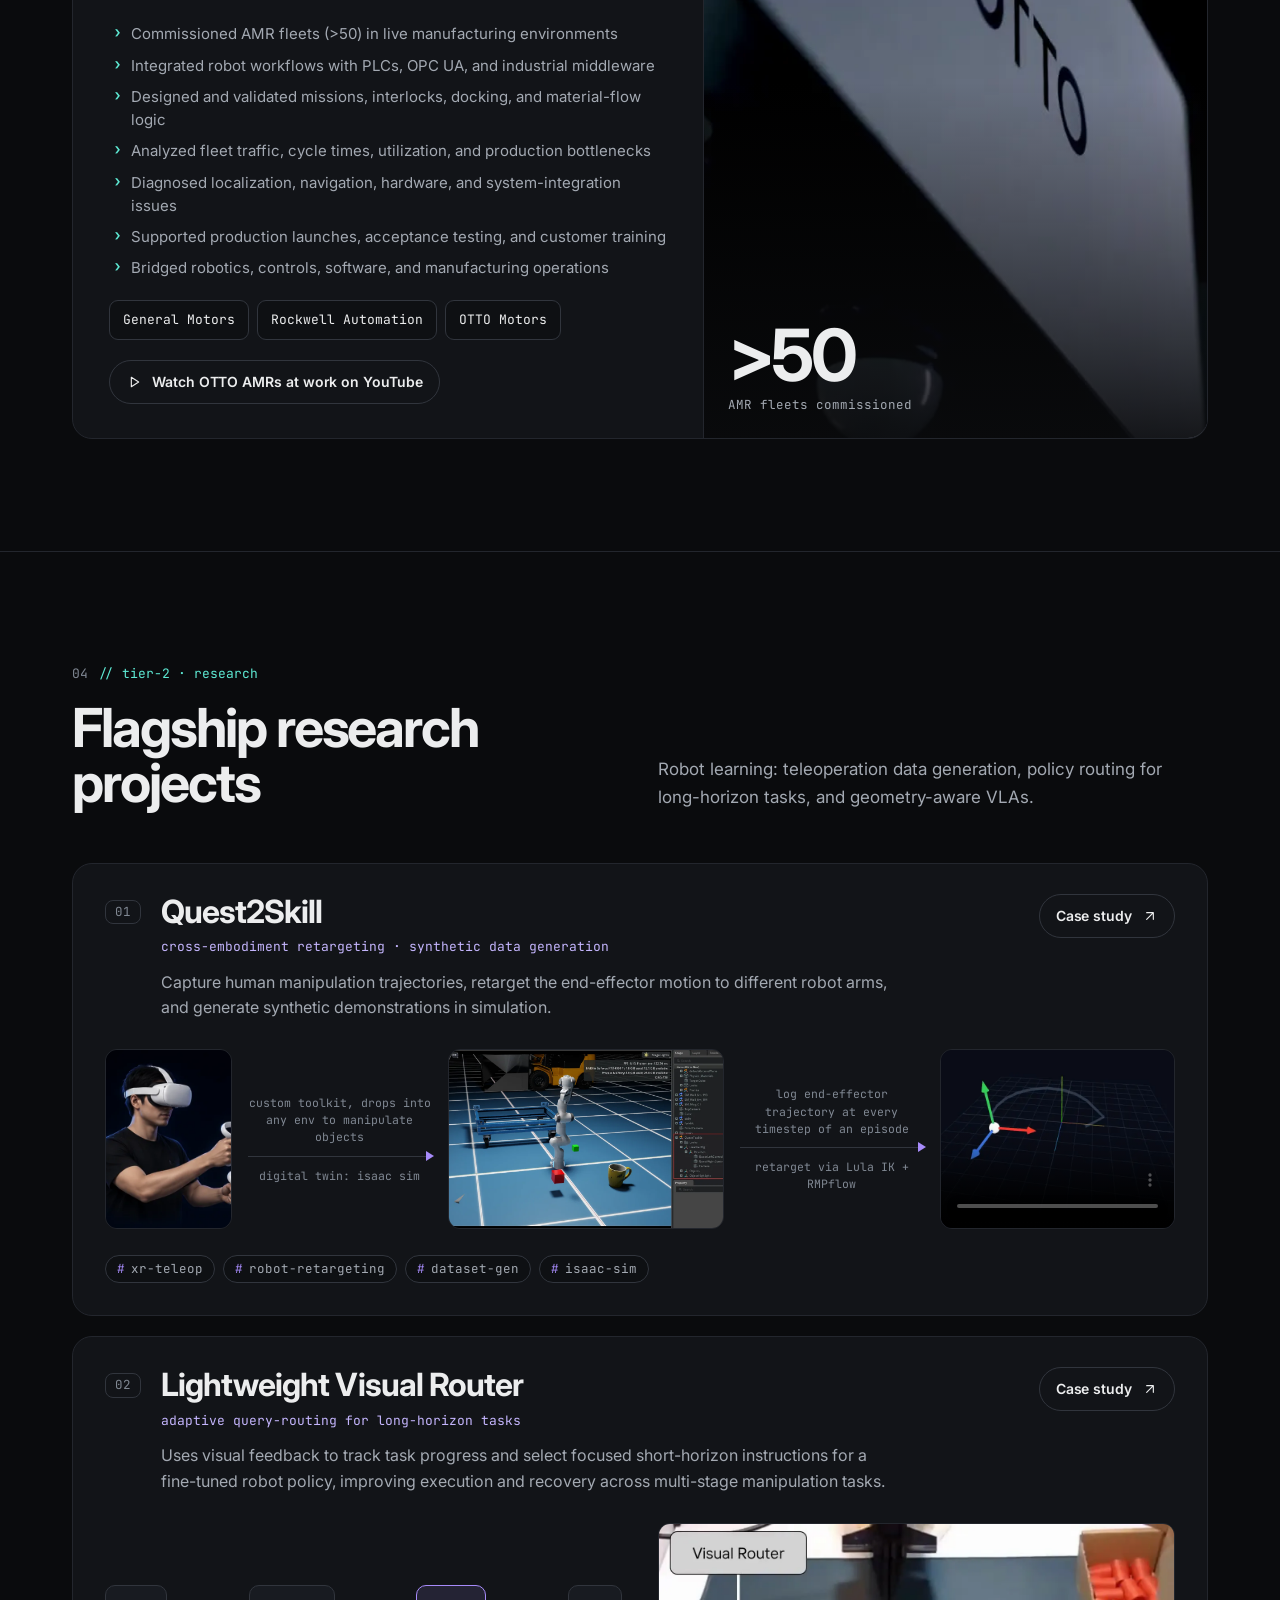
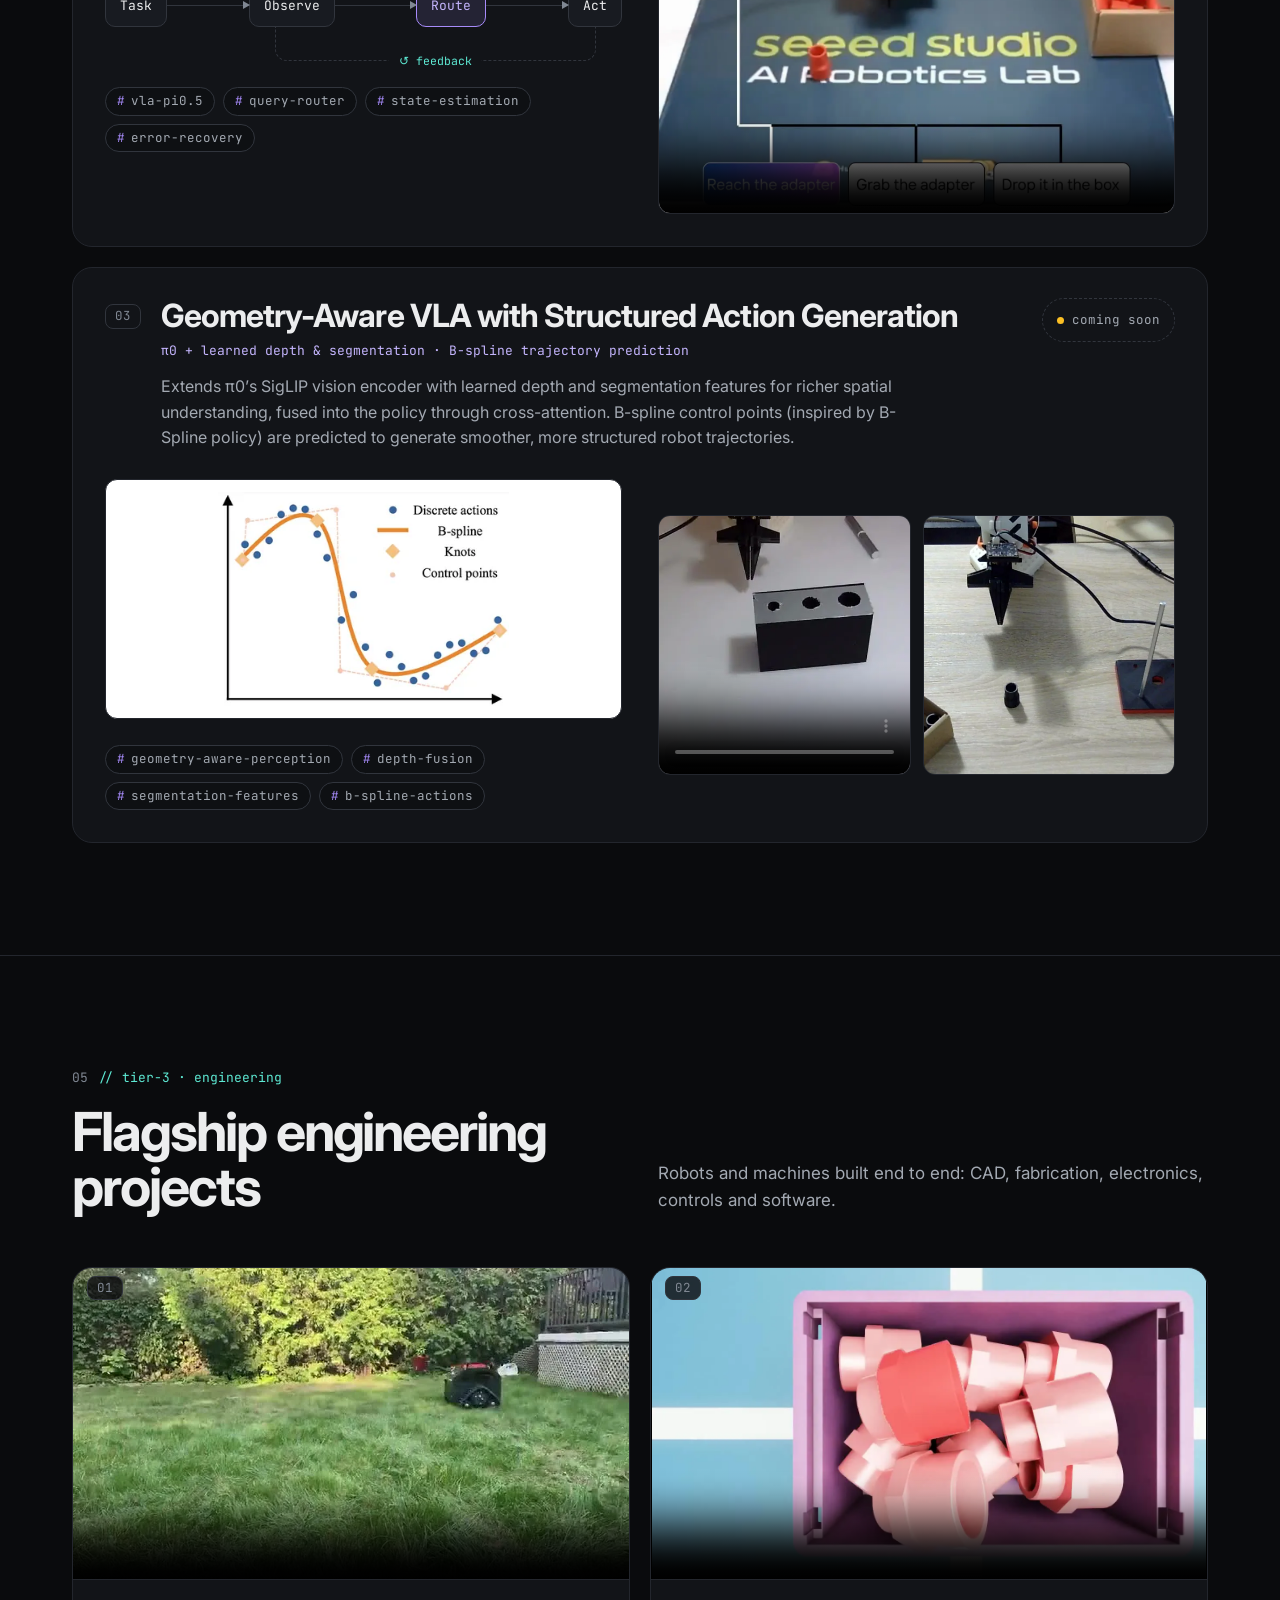
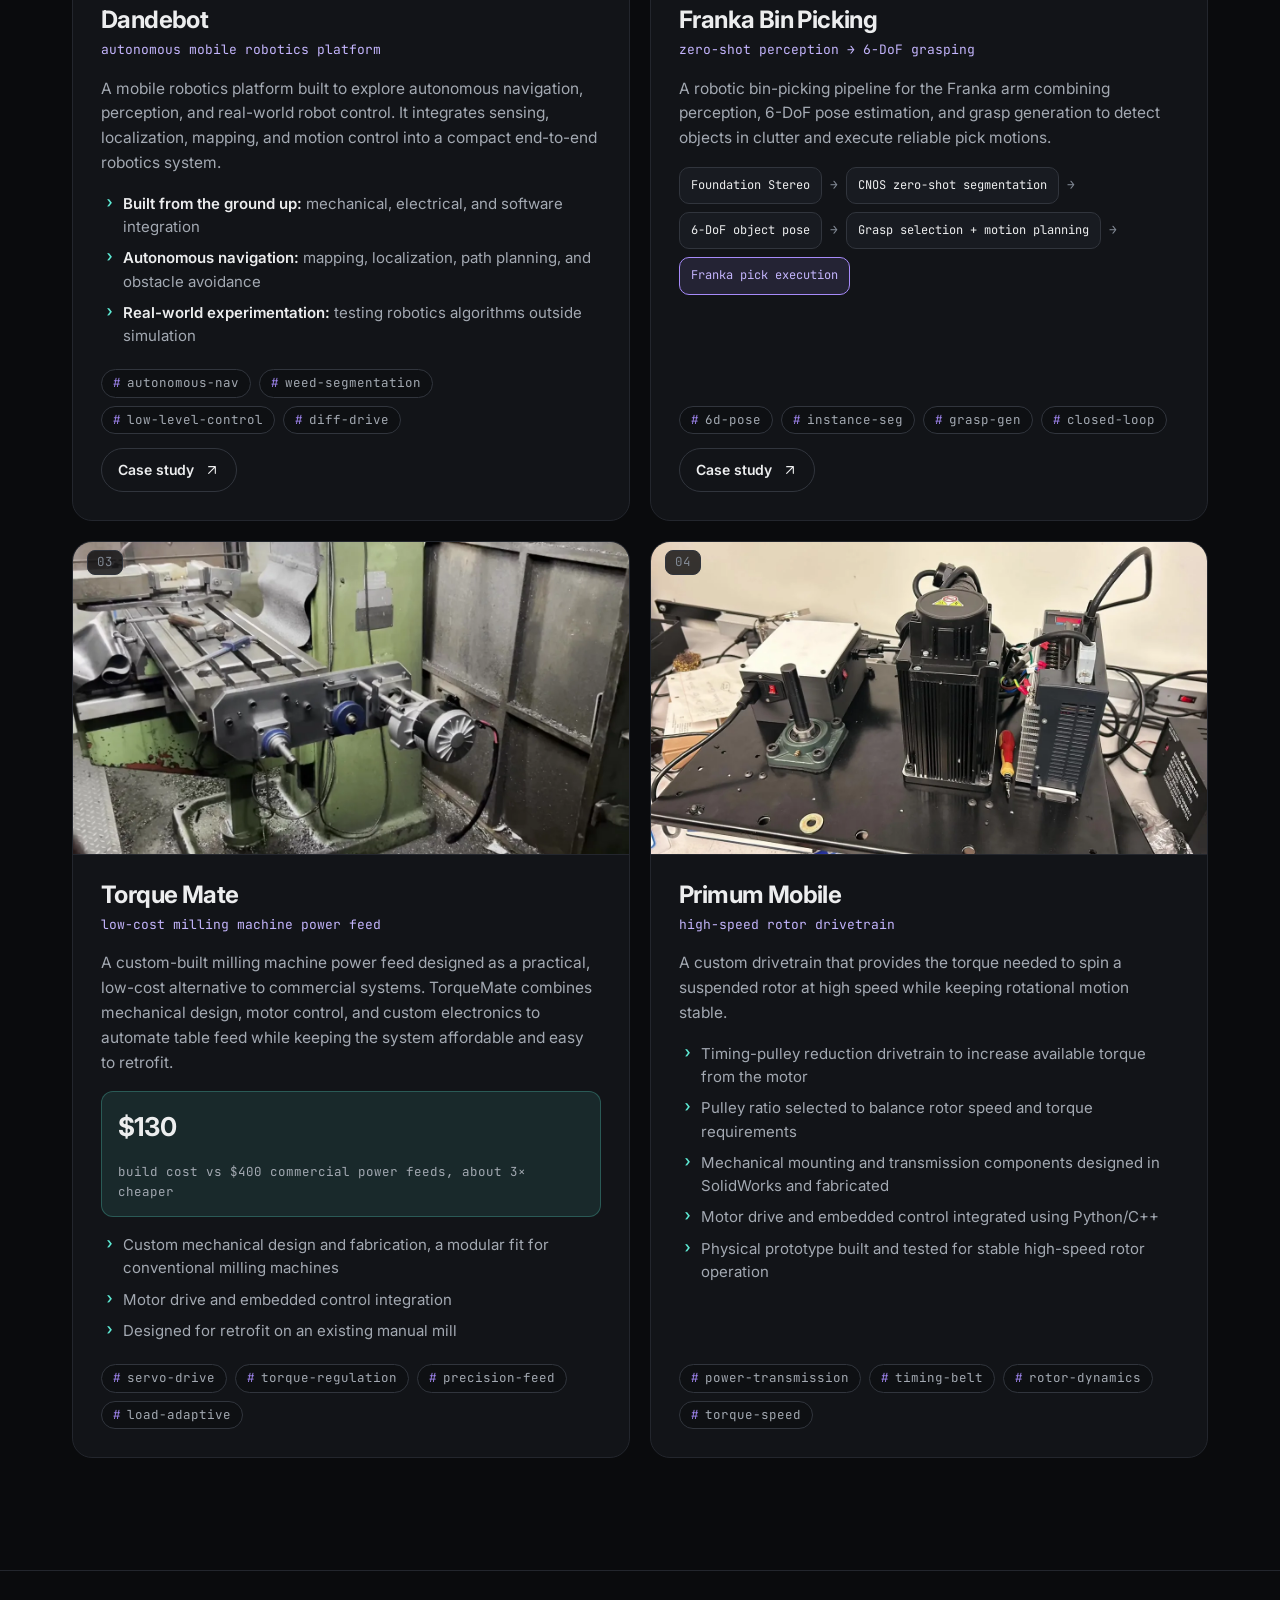
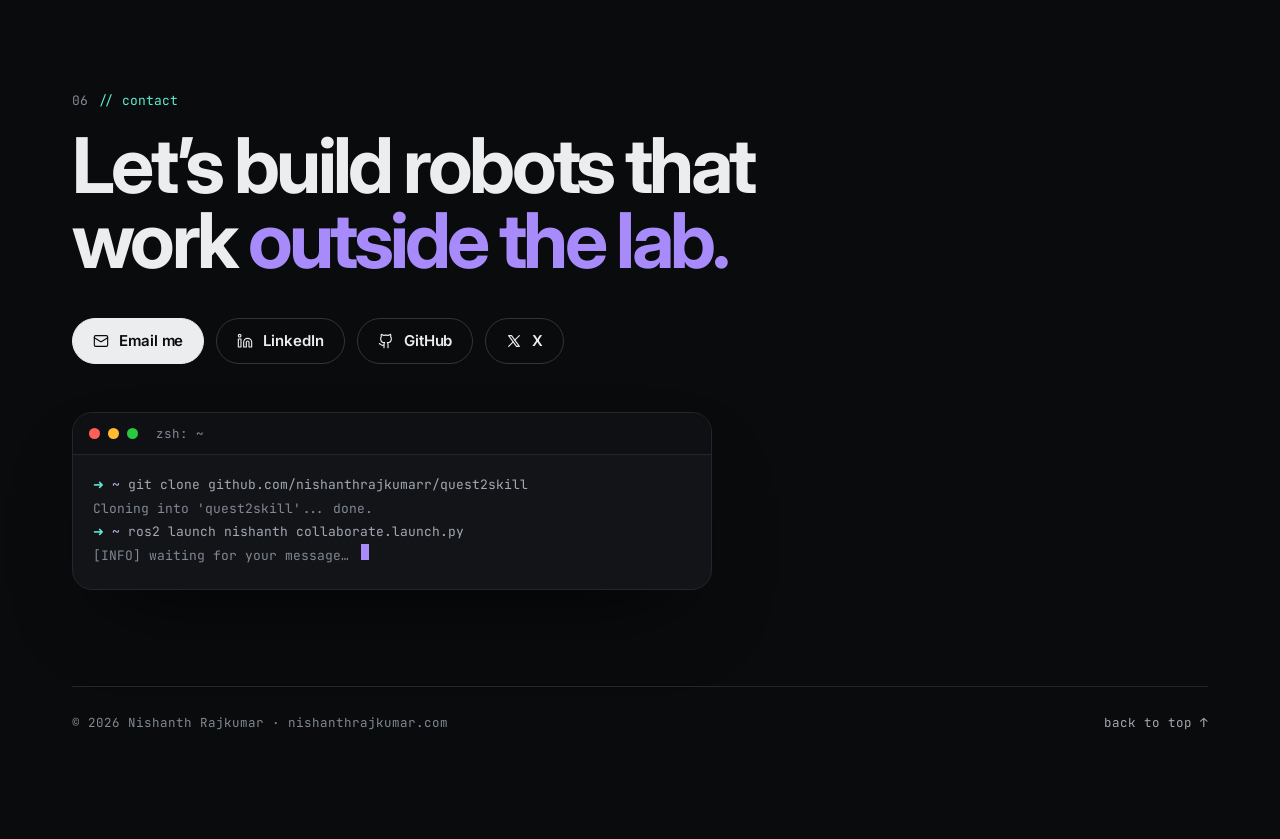
==== commit 45081f80: "Remove the hero stats bar; lay out core specialties in one row Co-Authored-By: Claude Opus 5.5 <nore" ====
--- a/index.html
+++ b/index.html
@@ -88,14 +88,6 @@
 </div>
 </div>
 
-<div class="wrap">
-<dl class="stats">
-<div class="stat"><dt>AMR fleets commissioned in live manufacturing</dt><dd>&gt;50</dd></div>
-<div class="stat"><dt>task success with Visual Router (π0.5 baseline: 68%)</dt><dd>86%</dd></div>
-<div class="stat"><dt>zero-shot bin picking: stereo → pose → grasp</dt><dd>6-DoF</dd></div>
-<div class="stat"><dt>TorqueMate power feed vs $400 commercial units</dt><dd>$130</dd></div>
-</dl>
-</div>
 </section>
 
 <section class="section" id="overview">
--- a/site.css
+++ b/site.css
@@ -470,3 +470,26 @@
 .portrait.portrait-photo { height: 420px; background: #2A2C30; background-image: none; }
 .portrait.portrait-photo img { width: 100%; height: 100%; object-fit: cover; object-position: 50% 28%; }
 @media (max-width: 600px) { .portrait.portrait-photo { height: 340px; } }
+
+/* ---------- core specialties as one horizontal row ---------- */
+.spec { grid-template-columns: minmax(0, 1fr); gap: 40px; }
+.spec-intro { display: grid; grid-template-columns: minmax(0, 1fr) minmax(0, 1fr); column-gap: 32px; align-items: end; }
+.spec-intro p { margin: 0; }
+.spec-intro .eyebrow { grid-column: 1; color: var(--mint); margin: 0 0 16px; }
+.spec-intro .title { grid-column: 1; }
+.spec-intro p:not(.eyebrow) { grid-column: 2; grid-row: 1 / span 2; justify-self: end; max-width: 50ch; }
+.spec-list { display: grid; grid-template-columns: repeat(5, minmax(0, 1fr)); gap: 12px; border-top: none; }
+.spec-item { position: relative; display: flex; flex-direction: column; gap: 16px; padding: 22px 20px 24px; border: 1px solid var(--line); border-bottom: 1px solid var(--line); border-radius: var(--r); background: var(--surface); }
+.spec-item h3 { font-size: 17px; line-height: 1.3; margin: 0 0 8px; }
+.spec-item p { font-size: 14.5px; line-height: 1.55; }
+.spec-item .hex { position: absolute; top: 20px; right: 18px; padding: 0; }
+@media (max-width: 1100px) { .spec-list { grid-template-columns: repeat(3, minmax(0, 1fr)); } }
+@media (max-width: 960px) {
+  .spec-intro { grid-template-columns: minmax(0, 1fr); row-gap: 16px; }
+  .spec-intro p:not(.eyebrow) { grid-column: 1; grid-row: auto; justify-self: start; }
+  .spec-list { grid-template-columns: repeat(2, minmax(0, 1fr)); }
+}
+@media (max-width: 600px) {
+  .spec-list { grid-template-columns: minmax(0, 1fr); }
+  .spec-item { flex-direction: row; align-items: flex-start; padding: 18px 16px; }
+}
